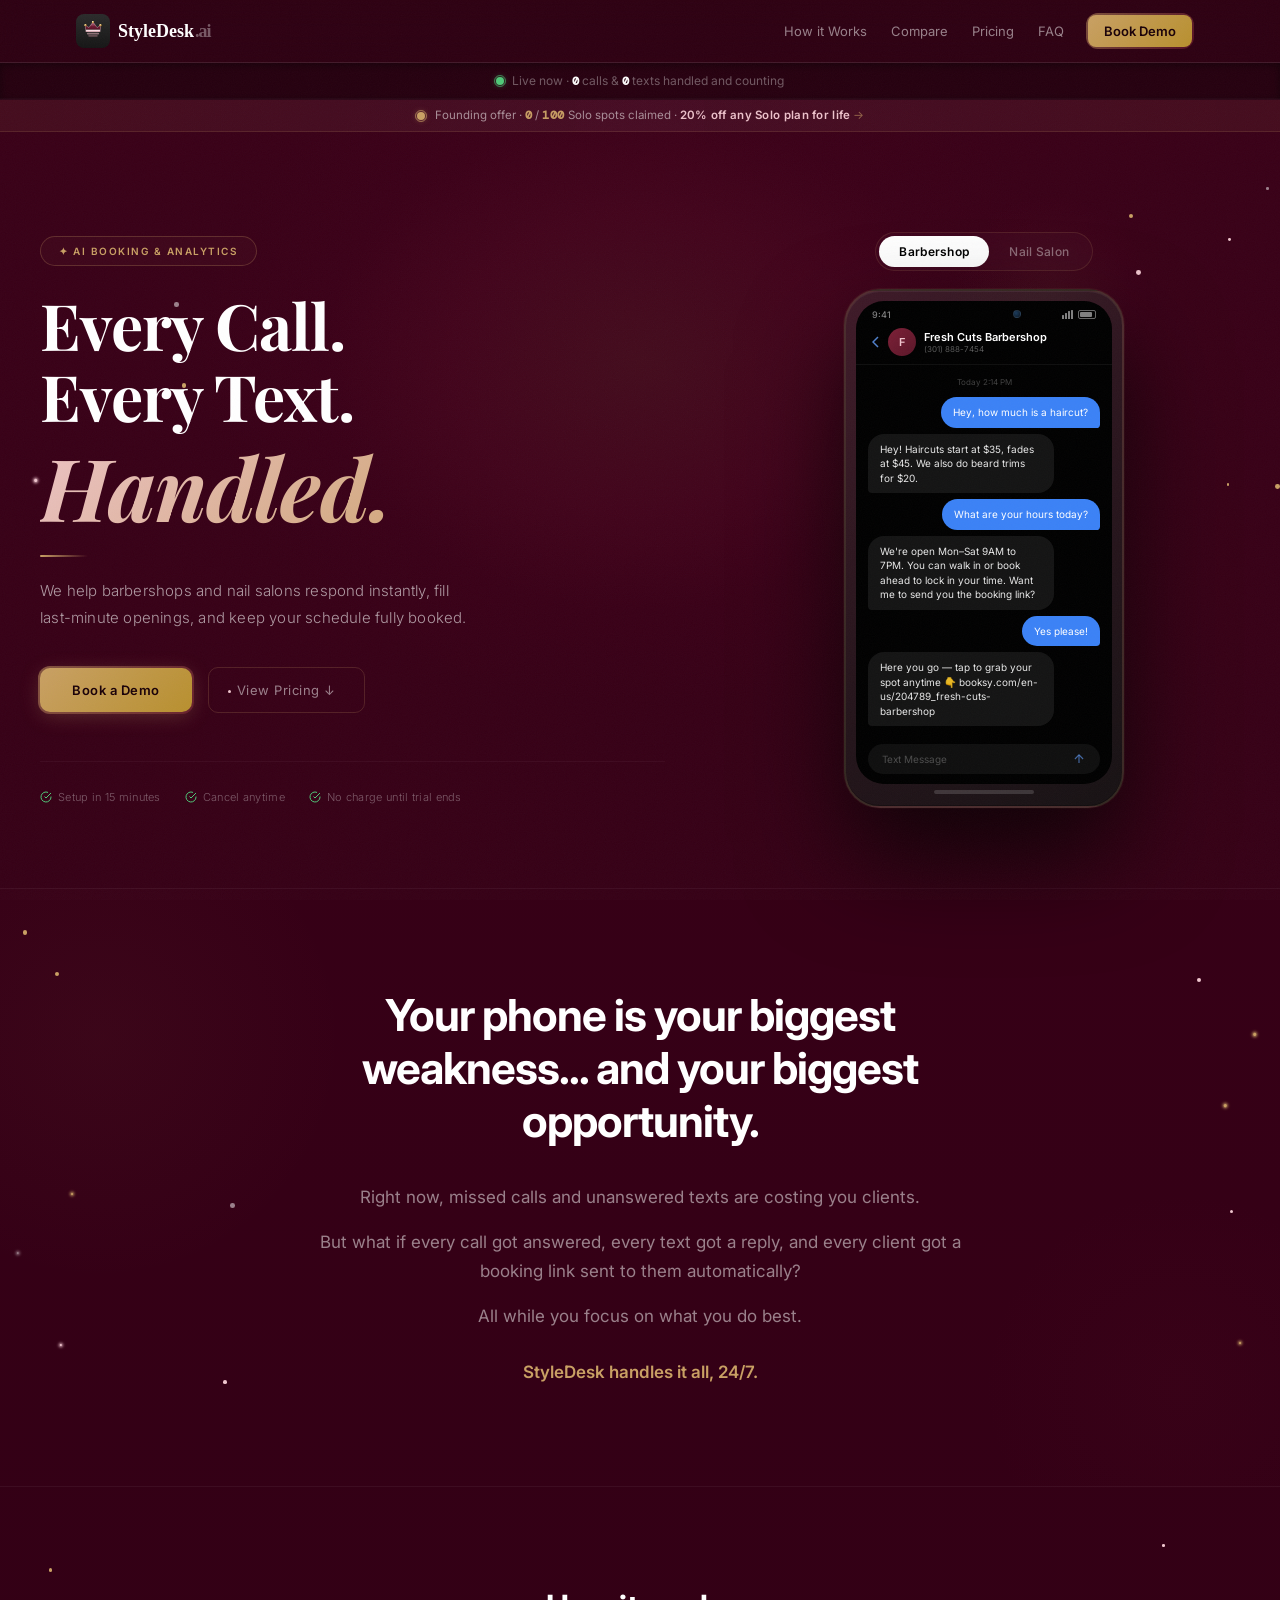
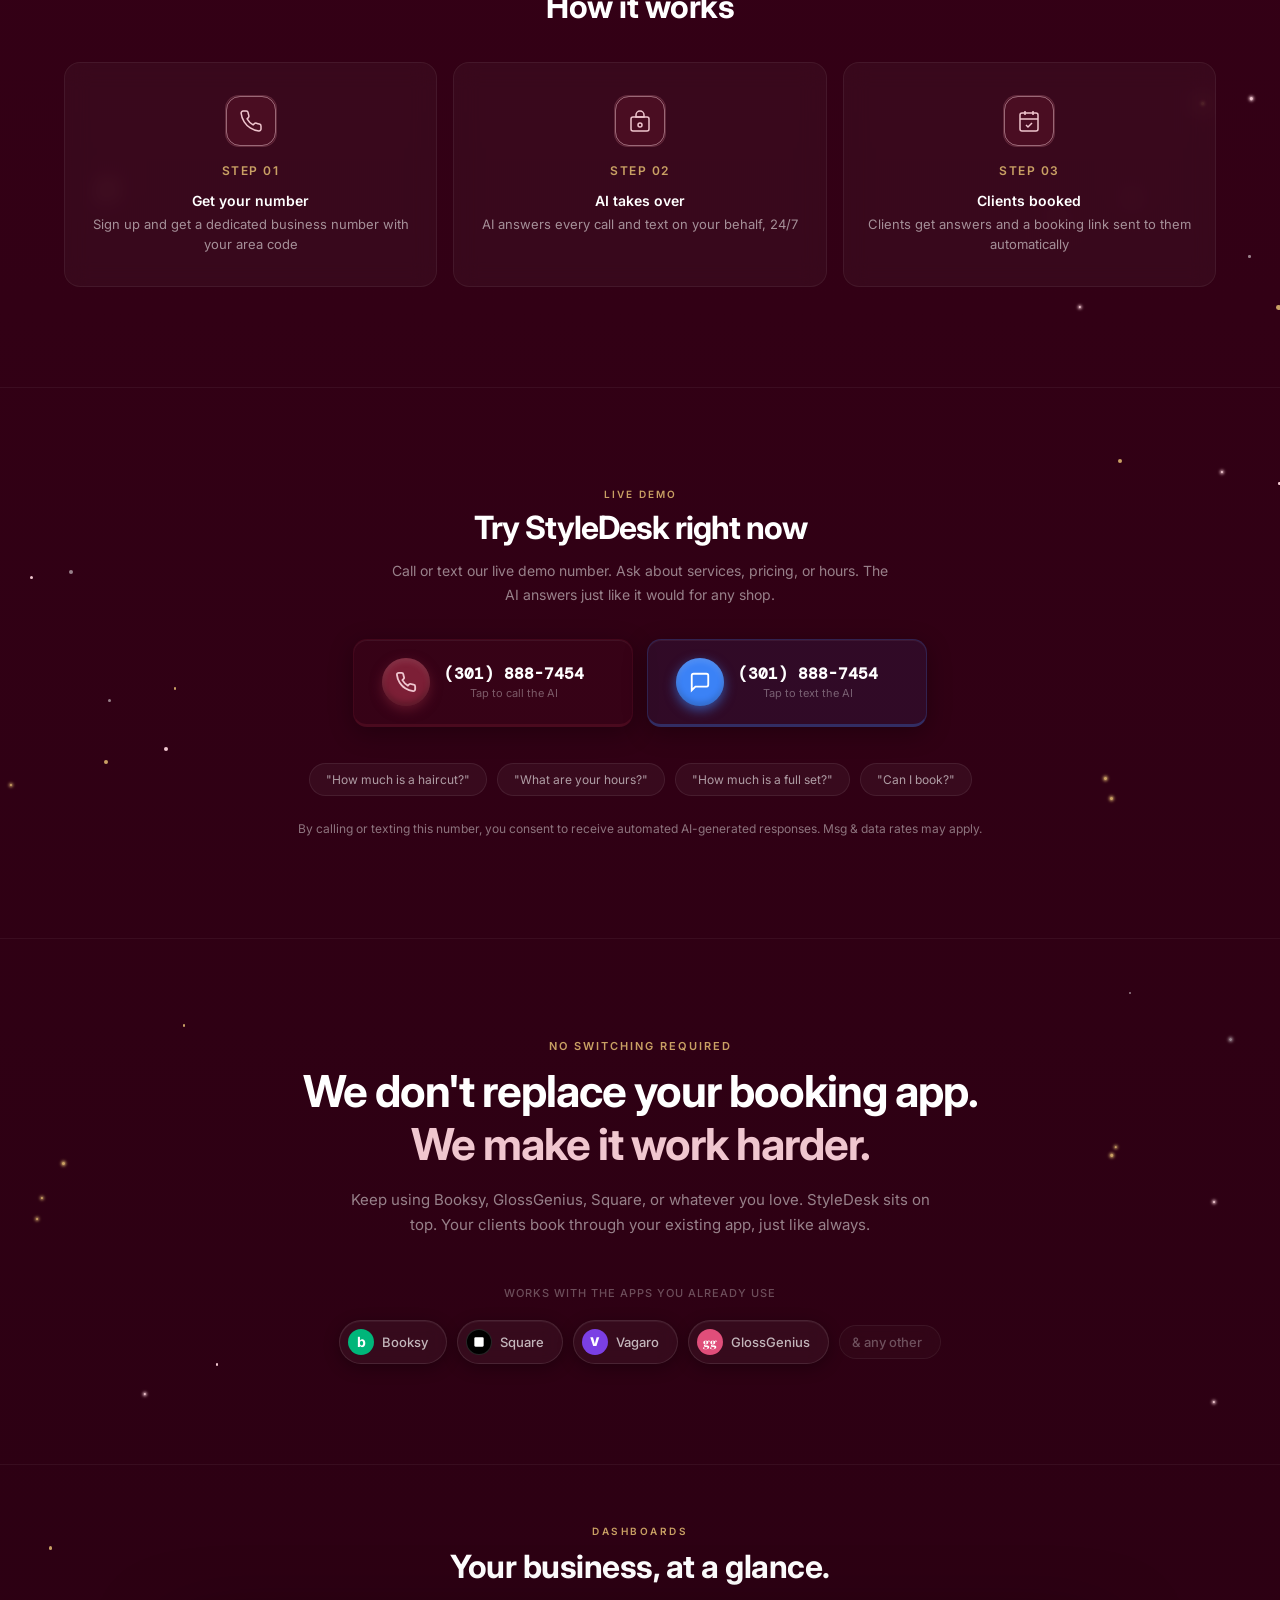
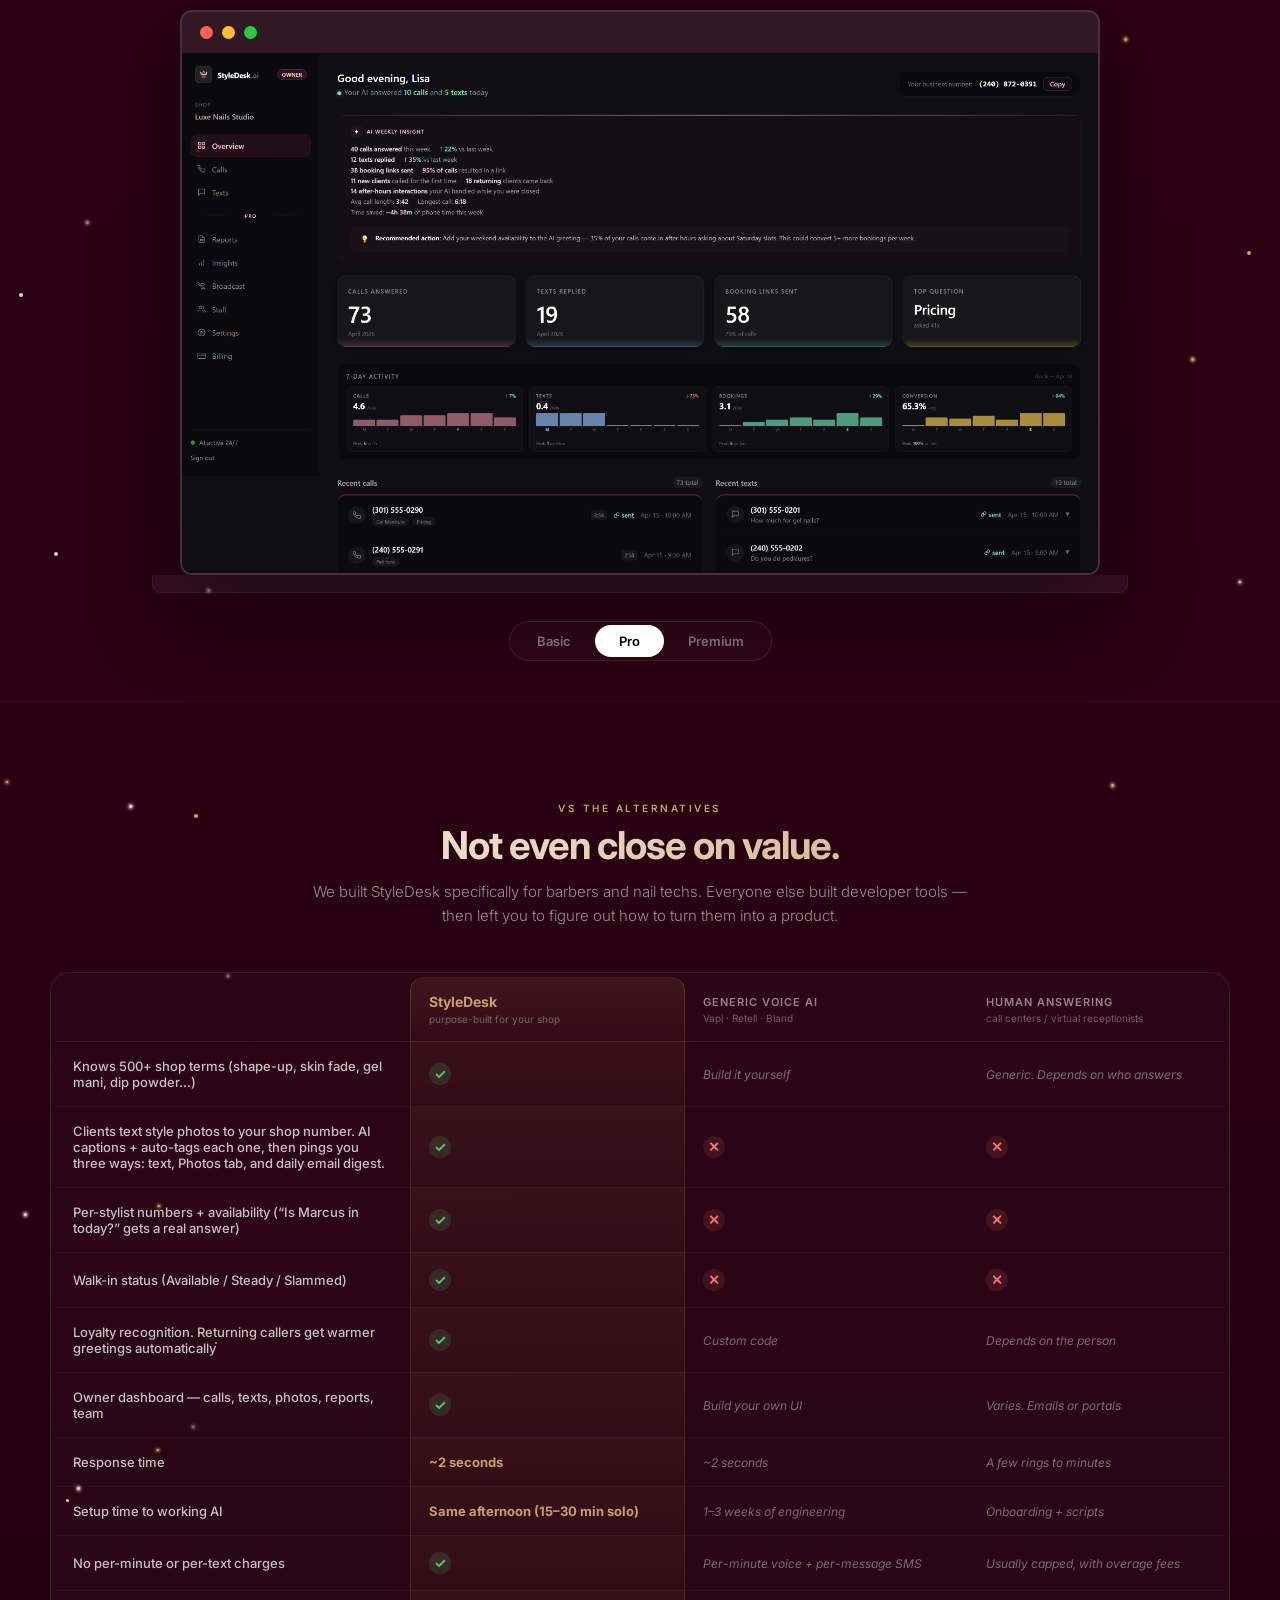
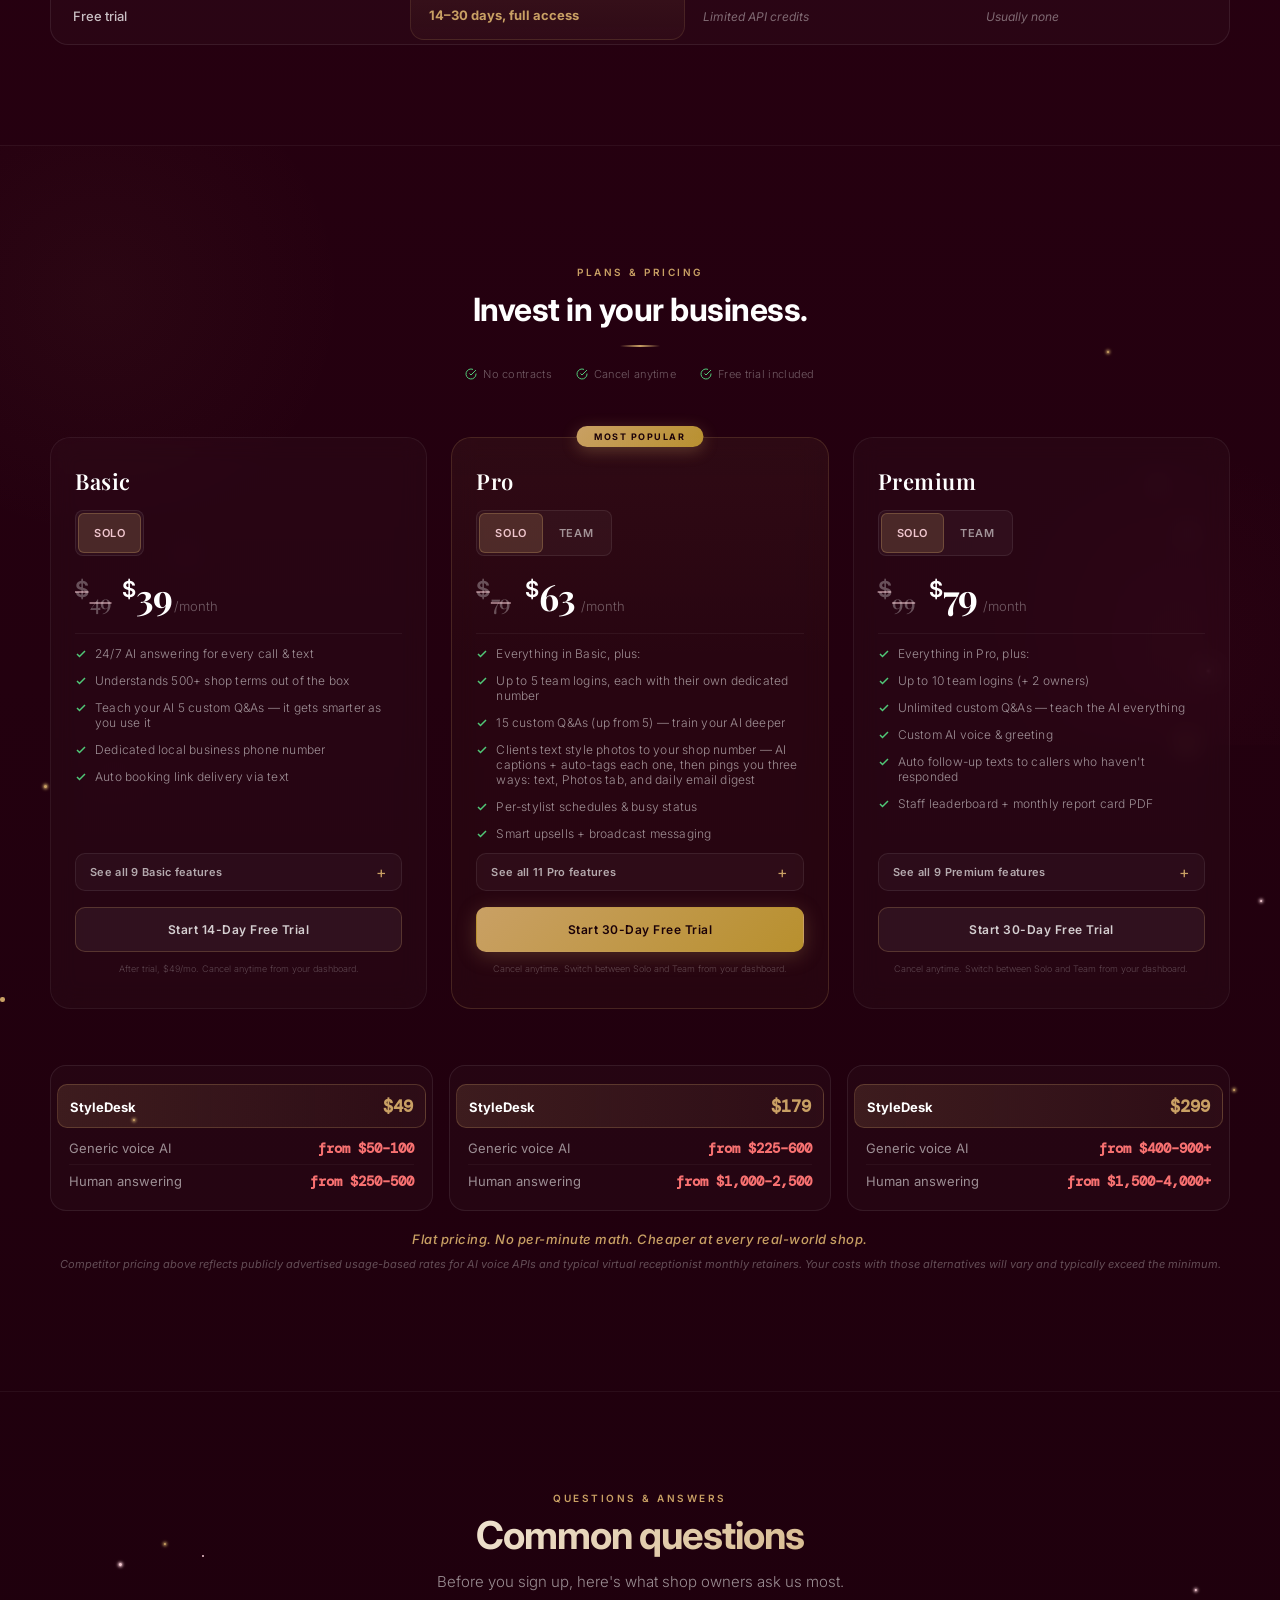
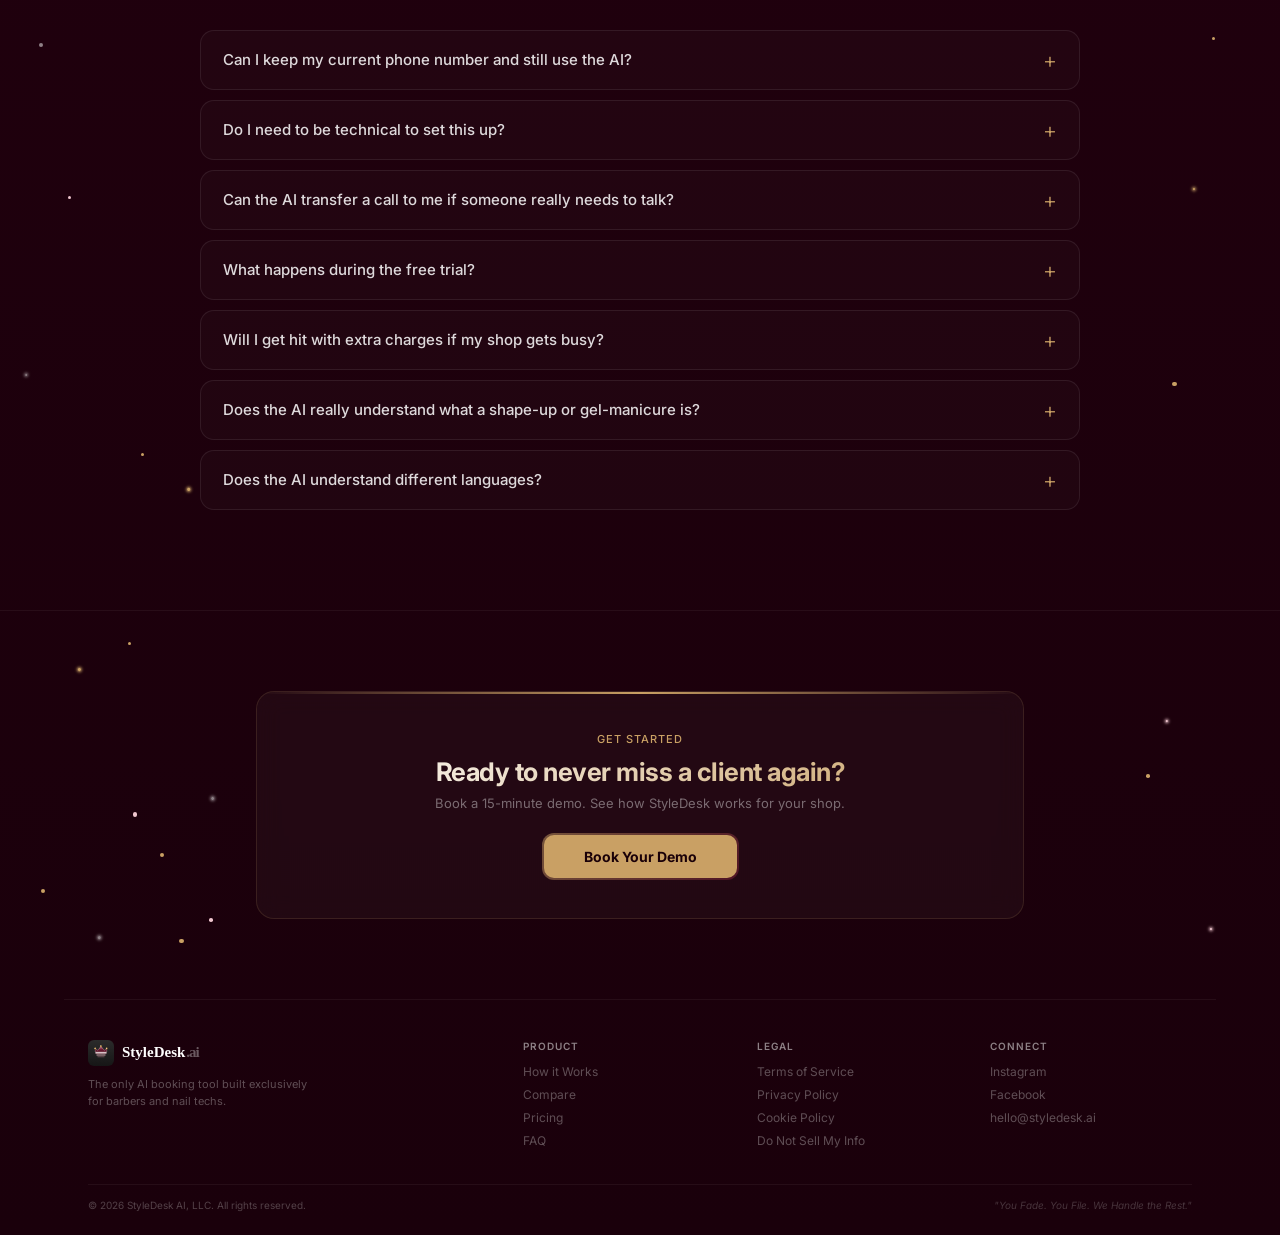
==== index.html @ ce91acda "ui: pricing cards — drop "20% OFF" chips from plan headers Chips were redundant with the strikethrou" ====
<!DOCTYPE html>
<html lang="en">
<head>
  <meta charset="UTF-8"/>
  <meta name="viewport" content="width=device-width, initial-scale=1.0"/>
  <!-- Mobile browser chrome tint. theme-color recolors the address
       bar backdrop in iOS Safari, Chrome (iOS + Android), Samsung
       Internet, etc. The color-scheme hint tells the engine to use
       dark-mode scrollbars + form controls. apple-mobile-web-app
       tags cover legacy iOS PWA paths. -->
  <meta name="theme-color" content="#1a000b"/>
  <meta name="color-scheme" content="dark"/>
  <meta name="msapplication-navbutton-color" content="#1a000b"/>
  <meta name="apple-mobile-web-app-status-bar-style" content="black-translucent"/>
  <meta name="apple-mobile-web-app-capable" content="yes"/>
  <title>StyleDesk.ai — AI Receptionist for Barbers & Nail Techs</title>
  <link rel="icon" type="image/svg+xml" href="/styledesk-logo.svg"/>
  <link rel="icon" type="image/png" sizes="32x32" href="/styledesk-logo.png"/>
  <link rel="apple-touch-icon" href="/styledesk-logo.png"/>
  <link rel="preconnect" href="https://fonts.googleapis.com"/>
  <link rel="preconnect" href="https://fonts.gstatic.com" crossorigin/>
  <link href="https://fonts.googleapis.com/css2?family=Inter:wght@300;400;500;600;700;800;900&family=DM+Mono:wght@400;500&family=Playfair+Display:ital,wght@0,400;0,500;0,600;0,700;0,800;1,400;1,500;1,600&display=swap" rel="stylesheet"/>
  <style>
    *, *::before, *::after { box-sizing: border-box; margin: 0; padding: 0; }
    html { overflow-x: hidden; }
    @media (max-width: 768px) {
      #pricing.pricing-section { padding-top: 40px !important; }
    }
    .skip-nav { position: absolute; top: -100px; left: 0; background: #c9a064; color: #1a0008; padding: 10px 20px; font-size: 13px; font-weight: 600; z-index: 100; text-decoration: none; border-radius: 0 0 8px 0; }
    .skip-nav:focus { top: 0; }
    *:focus-visible { outline: 2px solid #c9a064; outline-offset: 2px; }
    body { font-family: 'Inter', sans-serif; background: linear-gradient(to bottom, #3a0018, #2a0012, #1a000b); min-height: 100vh; color: #fff; overflow-x: hidden; width: 100%; position: relative; }
    html { background: #1a000b; } /* safety net so anything behind <body> is burgundy, not white */
    body::before { content: ''; position: fixed; inset: 0; opacity: 0.03; z-index: 100; pointer-events: none; background-image: url("data:image/svg+xml,%3Csvg viewBox='0 0 256 256' xmlns='http://www.w3.org/2000/svg'%3E%3Cfilter id='n'%3E%3CfeTurbulence type='fractalNoise' baseFrequency='0.9' numOctaves='4' stitchTiles='stitch'/%3E%3C/filter%3E%3Crect width='100%25' height='100%25' filter='url(%23n)'/%3E%3C/svg%3E"); background-repeat: repeat; background-size: 256px 256px; }
    .ambient-glow { position: absolute; width: 100%; pointer-events: none; z-index: 0; overflow: hidden; height: 600px; }
    .ambient-glow::before { content: ''; position: absolute; width: 500px; height: 500px; border-radius: 50%; background: radial-gradient(circle, rgba(201,160,100,0.04) 0%, transparent 70%); }
    .ambient-glow::after { content: ''; position: absolute; width: 400px; height: 400px; border-radius: 50%; background: radial-gradient(circle, rgba(124,31,54,0.06) 0%, transparent 70%); }
    .ambient-glow.glow-left::before { top: -100px; left: -150px; }
    .ambient-glow.glow-left::after { bottom: -100px; right: -100px; }
    .ambient-glow.glow-right::before { top: -100px; right: -150px; }
    .ambient-glow.glow-right::after { bottom: -100px; left: -100px; }

    /* SCROLL ANIMATIONS */
    .reveal { opacity: 0; transform: translateY(30px); transition: opacity 0.7s ease, transform 0.7s ease; }
    .reveal.visible { opacity: 1; transform: translateY(0); }
    .reveal-delay-1 { transition-delay: 0.1s; }
    .reveal-delay-2 { transition-delay: 0.2s; }
    .reveal-delay-3 { transition-delay: 0.3s; }
    .reveal-delay-4 { transition-delay: 0.35s; }

    /* NAV */
    header { position: sticky; top: 0; z-index: 50; width: 100%; border-bottom: 1px solid rgba(255,255,255,0.1); background: rgba(0,0,0,0.2); backdrop-filter: blur(12px); }
    .header-inner { max-width: 1152px; margin: 0 auto; padding: 14px 24px 14px 12px; display: flex; align-items: center; justify-content: space-between; }
    .logo { font-family: Georgia, serif; font-size: 18px; font-weight: 700; color: #fff; text-decoration: none; display: flex; align-items: center; gap: 3px; }
    .logo span { color: rgba(255,255,255,0.35); letter-spacing: -1px; margin-left: -2px; }
    .header-btn { background: linear-gradient(135deg, #c9a064, #b8902e); color: #1a0008; padding: 8px 16px; border-radius: 8px; font-size: 13px; font-weight: 600; text-decoration: none; transition: all 0.3s; }
    .header-btn:hover { background: linear-gradient(135deg, #d4ad74, #c9a064); }
    .header-tagline { font-size: 12px; color: rgba(255,255,255,0.4); font-style: italic; letter-spacing: 0.3px; }
    .header-nav { display: flex; align-items: center; gap: 24px; }
    .header-nav a { font-size: 13px; color: rgba(255,255,255,0.5); text-decoration: none; transition: color 0.2s; }
    .header-nav a:hover { color: #fff; }
    .header-nav .header-btn { background: linear-gradient(135deg, #c9a064, #b8902e); color: #1a0008; padding: 8px 16px; border-radius: 8px; font-weight: 600; position: relative; z-index: 1; }
    .header-nav .header-btn:hover { background: linear-gradient(135deg, #d4ad74, #c9a064); color: #1a0008; }

    /* EXCLUSIVE BAR */
    .exclusive-bar { width: 100%; border-bottom: 1px solid rgba(255,255,255,0.03); background: rgba(0,0,0,0.35); box-shadow: inset 0 2px 8px rgba(0,0,0,0.4), inset 0 -1px 0 rgba(255,255,255,0.03); padding: 10px 0; text-align: center; font-size: 12px; font-weight: 400; color: rgba(255,255,255,0.35); display: flex; justify-content: center; align-items: center; gap: 6px; }
    .exclusive-bar strong { color: #fff; font-family: 'DM Mono', monospace; font-weight: 600; }
    .beacon { position: relative; width: 8px; height: 8px; flex-shrink: 0; margin-right: 2px; }
    .beacon-core { width: 8px; height: 8px; background: #50c878; border-radius: 50%; position: relative; z-index: 1; box-shadow: 0 0 6px rgba(80,200,120,0.5); }
    .beacon-ring { position: absolute; inset: -2px; border: 1px solid rgba(80,200,120,0.35); border-radius: 50%; animation: beaconRing 2.2s ease-out infinite; }
    .beacon-ring:nth-child(2) { animation-delay: 0.75s; }
    @keyframes beaconRing { 0%{transform:scale(1);opacity:0.6} 100%{transform:scale(2.8);opacity:0} }
    .stats-divider { width: 1px; height: 14px; background: rgba(255,255,255,0.08); }
    .exclusive-dot { display: inline-block; width: 3px; height: 3px; background: #c9a064; border-radius: 50%; margin: 0 10px; vertical-align: middle; position: relative; top: -1px; }

    /* PROMO BAR — Basic 20% off first 100 */
    .promo-bar { width: 100%; background: linear-gradient(90deg, rgba(201,160,100,0.08), rgba(240,198,207,0.06), rgba(201,160,100,0.08)); border-bottom: 1px solid rgba(201,160,100,0.15); padding: 8px 0; text-align: center; font-size: 11.5px; font-weight: 400; color: rgba(255,255,255,0.55); display: flex; justify-content: center; align-items: center; gap: 8px; text-decoration: none; transition: background 0.2s; }
    .promo-bar:hover { background: linear-gradient(90deg, rgba(201,160,100,0.14), rgba(240,198,207,0.1), rgba(201,160,100,0.14)); }
    .promo-bar strong { color: #c9a064; font-family: 'DM Mono', monospace; font-weight: 700; letter-spacing: 0.5px; }
    .promo-bar .promo-accent { color: #f0c6cf; font-weight: 600; letter-spacing: 0.3px; }
    .promo-bar .promo-arrow { color: rgba(201,160,100,0.6); margin-left: 2px; transition: transform 0.2s; display: inline-block; }
    .promo-bar:hover .promo-arrow { transform: translateX(2px); color: #c9a064; }
    .promo-beacon-core { background: #c9a064 !important; box-shadow: 0 0 6px rgba(201,160,100,0.5) !important; }
    .promo-beacon-ring { border-color: rgba(201,160,100,0.4) !important; }

    /* MOBILE STICKY PROMO */
    .promo-sticky { display: none; }
    @media (max-width: 768px) {
      .promo-bar { display: none; }
      .promo-sticky { display: flex; position: fixed; left: 12px; right: 12px; bottom: 12px; z-index: 100; background: linear-gradient(135deg, rgba(30,14,24,0.96), rgba(42,20,32,0.96)); backdrop-filter: blur(12px); -webkit-backdrop-filter: blur(12px); border: 1px solid rgba(201,160,100,0.25); border-radius: 14px; padding: 11px 14px; box-shadow: 0 8px 24px rgba(0,0,0,0.5), 0 0 0 1px rgba(0,0,0,0.2); align-items: center; gap: 10px; text-decoration: none; font-size: 12px; color: rgba(255,255,255,0.85); font-weight: 400; animation: promoSlideUp 0.5s ease-out; }
      .promo-sticky strong { color: #c9a064; font-family: 'DM Mono', monospace; font-weight: 700; }
      .promo-sticky .promo-accent { color: #f0c6cf; font-weight: 600; }
      .promo-sticky-content { flex: 1; line-height: 1.4; }
      .promo-sticky-content .promo-title { display: block; font-weight: 600; color: #fff; font-size: 12.5px; margin-bottom: 2px; }
      .promo-sticky-content .promo-sub { display: block; color: rgba(255,255,255,0.55); font-size: 11px; }
      .promo-sticky-dismiss { background: rgba(255,255,255,0.08); border: none; color: rgba(255,255,255,0.6); width: 24px; height: 24px; border-radius: 50%; cursor: pointer; display: flex; align-items: center; justify-content: center; font-size: 14px; flex-shrink: 0; padding: 0; transition: background 0.15s; }
      .promo-sticky-dismiss:hover { background: rgba(255,255,255,0.15); color: #fff; }
      @keyframes promoSlideUp { from { transform: translateY(100%); opacity: 0 } to { transform: translateY(0); opacity: 1 } }
    }

    /* FLOATING PARTICLES */
    @keyframes pFloat1 { 0%,100%{transform:translateY(0) translateX(0) scale(1)} 50%{transform:translateY(-25px) translateX(8px) scale(1.2)} }
    @keyframes pFloat2 { 0%,100%{transform:translateY(0) translateX(0) scale(1)} 50%{transform:translateY(-18px) translateX(-6px) scale(0.85)} }
    @keyframes pFloat3 { 0%,100%{transform:translateY(0) translateX(0)} 50%{transform:translateY(-30px) translateX(12px)} }
    @keyframes pFade { 0%,100%{opacity:0.12} 50%{opacity:0.3} }
    @keyframes glitter { 0%{opacity:0.05;transform:scale(0.8)} 18%{opacity:0.65;transform:scale(1.2)} 25%{opacity:0.08;transform:scale(0.9)} 50%{opacity:0.55;transform:scale(1.15)} 58%{opacity:0.05;transform:scale(0.85)} 85%{opacity:0.6;transform:scale(1.2)} 92%{opacity:0.06;transform:scale(0.88)} 100%{opacity:0.05;transform:scale(0.8)} }
    .section-particles { position: absolute; inset: 0; overflow: hidden; pointer-events: none; z-index: 0; }
    .section-particles .p { position: absolute; border-radius: 50%; animation-timing-function: ease-in-out; animation-iteration-count: infinite; }
    .section-particles .p.glitter { border-radius: 2px; transform: rotate(45deg); box-shadow: 0 0 3px 1px currentColor; }
    .has-particles { position: relative; }

    /* HERO */
    .hero { padding: 100px 24px 80px; position: relative; }
    .hero-inner { max-width: 1200px; margin: 0 auto; }
    .hero::before { content: ''; position: absolute; top: -120px; left: 50%; transform: translateX(-50%); width: 900px; height: 700px; background: radial-gradient(ellipse, rgba(201,160,100,0.08) 0%, rgba(124,31,54,0.15) 30%, rgba(124,31,54,0.03) 50%, transparent 70%); pointer-events: none; z-index: 0; }
    .hero::after { content: ''; position: absolute; top: 60px; right: 10%; width: 200px; height: 200px; background: radial-gradient(circle, rgba(201,160,100,0.06) 0%, transparent 70%); pointer-events: none; z-index: 0; }
    .hero-grid { display: grid; grid-template-columns: 1.1fr 0.9fr; align-items: center; gap: 64px; position: relative; z-index: 1; }
    .ai-badge { display: inline-flex; align-items: center; gap: 8px; border: 1px solid rgba(201,160,100,0.25); background: rgba(201,160,100,0.04); padding: 8px 18px; border-radius: 100px; font-size: 10px; margin-bottom: 24px; color: #c9a064; font-weight: 600; letter-spacing: 1.5px; text-transform: uppercase; transition: all 0.4s ease; }
    .ai-badge:hover { background: rgba(201,160,100,0.08); border-color: rgba(201,160,100,0.4); }
    .ai-badge::before { display: none; }
    .toggle-wrap { display: inline-flex; border: 1px solid rgba(201,160,100,0.15); background: rgba(255,255,255,0.02); border-radius: 100px; padding: 3px; margin-bottom: 20px; backdrop-filter: blur(10px); }
    .toggle-mobile { display: none; }
    .toggle-desktop { display: flex; justify-content: center; margin-bottom: 18px; }
    .toggle-btn { border: none; background: transparent; color: rgba(255,255,255,0.4); padding: 8px 20px; border-radius: 100px; font-size: 12px; cursor: pointer; font-family: 'Inter', sans-serif; font-weight: 500; transition: all 0.3s ease; letter-spacing: 0.3px; }
    .toggle-btn:hover { color: rgba(255,255,255,0.7); }
    .toggle-btn.active { background: #fff; color: #000; font-weight: 600; }
    .hero h1 { font-family: 'Playfair Display', serif; font-size: clamp(44px, 5vw, 64px); font-weight: 700; line-height: 1.1; letter-spacing: -1px; margin-bottom: 24px; }
    .hero h1 .line-top { display: block; font-family: 'Inter', sans-serif; font-size: 0.28em; font-weight: 400; letter-spacing: 4px; text-transform: uppercase; color: rgba(255,255,255,0.45); margin-bottom: 8px; }
    .hero h1 .pink { color: transparent; display: block; font-size: 1.35em; line-height: 1; margin-top: -0.85em; background: linear-gradient(135deg, #f0c6cf 0%, #c9a064 50%, #f0c6cf 100%); background-size: 200% auto; -webkit-background-clip: text; background-clip: text; animation: heroTextShimmer 4s ease infinite; font-style: italic; }
    @keyframes heroTextShimmer { 0%{background-position:0% center} 50%{background-position:200% center} 100%{background-position:0% center} }
    .hero-h1-mobile { display: none; }
    .hero-mobile-tagline { display: none; }
    .hero-sub-mobile { display: none; }
    .hero-accent-line { width: 48px; height: 2px; background: linear-gradient(90deg, #c9a064, transparent); margin-bottom: 20px; border-radius: 1px; }
    .hero-accent-mobile { display: none; }
    .hero-sub { font-size: 15px; line-height: 1.8; color: rgba(255,255,255,0.6); margin-bottom: 36px; font-weight: 300; max-width: 440px; letter-spacing: 0.2px; }
    .hero-btns { display: flex; gap: 16px; flex-wrap: wrap; align-items: center; }
    .btn-white { background: linear-gradient(135deg, #c9a064, #b8902e); color: #1a0008; padding: 14px 32px; border-radius: 10px; font-weight: 600; font-size: 13px; text-decoration: none; font-family: 'Inter', sans-serif; transition: all 0.4s cubic-bezier(0.25, 0.46, 0.45, 0.94); letter-spacing: 0.5px; box-shadow: 0 4px 20px rgba(201,160,100,0.25); }
    .btn-white:hover { transform: translateY(-2px); box-shadow: 0 8px 30px rgba(201,160,100,0.4); background: linear-gradient(135deg, #d4ad74, #c9a064); }
    .btn-glow { position: relative; display: inline-flex; border-radius: 12px; }
    .btn-glow::before { content: ''; position: absolute; top: -2px; left: -2px; right: -2px; bottom: -2px; border-radius: 12px; background: linear-gradient(135deg, #c9a064, #7c1f36, #c9a064); background-size: 200% 200%; animation: shimmer 3s linear infinite; opacity: 0.5; z-index: 0; transition: opacity 0.4s; }
    .btn-glow:hover::before { opacity: 0.8; }
    .btn-glow .btn-white, .btn-glow .header-btn, .btn-glow .demo-btn { position: relative; z-index: 1; }
    @keyframes shimmer { 0%{background-position:-200% 0} 100%{background-position:200% 0} }
    .btn-outline { background: transparent; color: rgba(255,255,255,0.5); padding: 14px 28px; border-radius: 10px; font-weight: 400; font-size: 13px; text-decoration: none; border: 1px solid rgba(201,160,100,0.2); font-family: 'Inter', sans-serif; transition: all 0.4s cubic-bezier(0.25, 0.46, 0.45, 0.94); letter-spacing: 0.5px; position: relative; overflow: hidden; }
    .btn-outline::before { content: ''; position: absolute; top: 0; left: -100%; width: 100%; height: 100%; background: linear-gradient(90deg, transparent, rgba(201,160,100,0.08), transparent); transition: left 0.5s ease; }
    .btn-outline:hover { border-color: rgba(201,160,100,0.4); color: #c9a064; }
    .btn-outline:hover::before { left: 100%; }
    .trust-badges { display: flex; gap: 24px; margin-top: 48px; flex-wrap: wrap; padding-top: 28px; border-top: 1px solid rgba(255,255,255,0.04); }
    .trust-badge { display: flex; align-items: center; gap: 6px; font-size: 11px; color: rgba(255,255,255,0.35); font-weight: 300; letter-spacing: 0.3px; transition: color 0.3s; }
    .trust-badge:hover { color: rgba(255,255,255,0.6); }

    /* PHONE FRAME SMS PREVIEW */
    .phone-frame { width: 280px; margin: 0 auto; position: relative; }
    .phone-frame::before { content: ''; position: absolute; top: -30px; left: -30px; right: -30px; bottom: -30px; background: radial-gradient(ellipse at center, rgba(201,160,100,0.08) 0%, transparent 70%); pointer-events: none; z-index: -1; }
    .phone-outer { border-radius: 36px; border: 2px solid rgba(201,160,100,0.15); background: linear-gradient(145deg, rgba(60,60,60,0.4), rgba(20,20,20,0.9)); padding: 10px; position: relative; box-shadow: 0 50px 100px rgba(0,0,0,0.7), 0 0 0 1px rgba(201,160,100,0.08), inset 0 1px 0 rgba(255,255,255,0.06), inset 0 -1px 0 rgba(0,0,0,0.3); transition: transform 0.6s cubic-bezier(0.25, 0.46, 0.45, 0.94), box-shadow 0.6s ease; }
    .phone-outer:hover { transform: translateY(-4px) rotateX(1deg); box-shadow: 0 60px 120px rgba(0,0,0,0.8), 0 0 0 1px rgba(201,160,100,0.12), 0 0 60px rgba(201,160,100,0.06), inset 0 1px 0 rgba(255,255,255,0.06); }
    .phone-island { position: absolute; top: 12px; left: 50%; transform: translateX(-50%); width: 90px; height: 22px; background: #000; border-radius: 14px; z-index: 2; display: flex; align-items: center; justify-content: flex-end; padding-right: 8px; }
    .phone-camera { width: 8px; height: 8px; border-radius: 50%; background: radial-gradient(circle at 35% 35%, #1a3a5c, #0a1520); border: 1px solid rgba(255,255,255,0.08); }
    .phone-screen { border-radius: 28px; background: #000; padding: 0; min-height: 340px; overflow: hidden; }
    .phone-statusbar { padding: 8px 16px 4px; display: flex; justify-content: space-between; align-items: center; }
    .phone-statusbar-time { font-size: 9px; color: rgba(255,255,255,0.5); font-weight: 500; }
    .phone-contact { padding: 4px 16px 8px; display: flex; align-items: center; gap: 8px; border-bottom: 0.5px solid rgba(255,255,255,0.06); }
    .phone-avatar { width: 28px; height: 28px; border-radius: 50%; background: linear-gradient(135deg, #7c1f36, #5a1628); display: flex; align-items: center; justify-content: center; font-size: 11px; font-weight: 600; color: #f0c6cf; }
    .phone-contact-name { font-size: 11px; font-weight: 600; color: #fff; }
    .phone-toggle { display: none; }
    .phone-toggle-btn { border: none; background: transparent; color: rgba(255,255,255,0.4); padding: 4px 10px; border-radius: 100px; font-size: 8px; cursor: pointer; font-family: 'Inter', sans-serif; font-weight: 500; transition: all 0.2s; }
    .phone-toggle-btn.active { background: #fff; color: #000; font-weight: 600; }
    .phone-contact-num { font-size: 8px; color: rgba(255,255,255,0.35); }
    .chat-messages { display: flex; flex-direction: column; gap: 6px; padding: 12px 12px; }
    .chat-timestamp { text-align: center; margin-bottom: 4px; font-size: 8px; color: rgba(255,255,255,0.25); }
    .msg-bubble { max-width: 80%; border-radius: 16px; padding: 8px 12px; font-size: 10px; line-height: 1.45; opacity: 0; animation: fadeInUp 0.4s ease forwards; }
    .msg-right { margin-left: auto; background: #3b82f6; color: #fff; border-bottom-right-radius: 4px; }
    .msg-left { background: rgba(255,255,255,0.08); color: rgba(255,255,255,0.9); border-bottom-left-radius: 4px; }
    .msg-bubble:nth-child(2){animation-delay:.3s} .msg-bubble:nth-child(3){animation-delay:.8s}
    .msg-bubble:nth-child(4){animation-delay:1.3s} .msg-bubble:nth-child(5){animation-delay:1.8s}
    .msg-bubble:nth-child(6){animation-delay:2.3s} .msg-bubble:nth-child(7){animation-delay:2.8s}
    @keyframes fadeInUp { from{opacity:0;transform:translateY(8px)} to{opacity:1;transform:translateY(0)} }
    .phone-input { padding: 6px 12px 10px; }
    .phone-input-bar { background: rgba(255,255,255,0.06); border-radius: 20px; padding: 8px 14px; display: flex; align-items: center; justify-content: space-between; }
    .phone-input-text { font-size: 10px; color: rgba(255,255,255,0.25); }
    .phone-bar { width: 100px; height: 4px; background: rgba(255,255,255,0.15); border-radius: 100px; margin: 6px auto 2px; }

    /* GLASS CARD MIXIN */
    .glass { background: rgba(255,255,255,0.03); backdrop-filter: blur(12px); -webkit-backdrop-filter: blur(12px); border: 0.5px solid rgba(255,255,255,0.06); }

    /* CALL DEMO */
    .call-section { padding: 100px 24px; border-top: 0.5px solid rgba(255,255,255,0.05); position: relative; }
    .call-inner { max-width: 700px; margin: 0 auto; text-align: center; position: relative; z-index: 1; }
    .call-label { font-size: 10px; font-weight: 600; letter-spacing: 2px; text-transform: uppercase; color: #c9a064; margin-bottom: 10px; }
    .call-title { font-size: clamp(24px, 3vw, 32px); font-weight: 700; letter-spacing: -1px; line-height: 1.1; margin-bottom: 14px; }
    .call-desc { font-size: 14px; color: rgba(255,255,255,0.5); line-height: 1.7; margin-bottom: 32px; font-weight: 400; max-width: 500px; margin-left: auto; margin-right: auto; }
    .call-btn { display: inline-flex; align-items: center; gap: 16px; background: rgba(255,255,255,0.04); border: 0.5px solid rgba(201,160,100,0.2); border-radius: 18px; padding: 20px 32px; text-decoration: none; color: #fff; transition: all 0.3s; box-shadow: 0 0 60px rgba(124,31,54,0.2), 0 0 120px rgba(124,31,54,0.08); margin-bottom: 36px; }
    .call-btn:hover { background: rgba(255,255,255,0.08); border-color: rgba(201,160,100,0.35); box-shadow: 0 0 80px rgba(124,31,54,0.3), 0 0 140px rgba(124,31,54,0.1); }
    .demo-cta-card { display: flex; align-items: center; gap: 14px; border-radius: 14px; padding: 18px 28px; cursor: pointer; box-shadow: 0 6px 24px rgba(0,0,0,0.3), inset 0 1px 0 rgba(255,255,255,0.06); transition: all 0.1s ease; transform: translateY(0); text-decoration: none; color: #fff; flex: 1; max-width: 280px; }
    .demo-cta-card:active { transform: translateY(3px); box-shadow: 0 2px 8px rgba(0,0,0,0.3), inset 0 1px 0 rgba(255,255,255,0.04); border-bottom-width: 1px !important; }
    .demo-cta-card.cta-maroon { background: rgba(124,31,54,0.08); border: 1px solid rgba(124,31,54,0.2); border-bottom: 3px solid rgba(124,31,54,0.3); }
    .demo-cta-card.cta-blue { background: rgba(59,130,246,0.08); border: 1px solid rgba(59,130,246,0.2); border-bottom: 3px solid rgba(59,130,246,0.3); }
    .cta-icon { width: 48px; height: 48px; border-radius: 50%; display: flex; align-items: center; justify-content: center; flex-shrink: 0; transition: all 0.1s ease; }
    .demo-cta-card:active .cta-icon { transform: scale(0.95); }
    .cta-icon.icon-maroon { background: #7c1f36; box-shadow: 0 4px 12px rgba(124,31,54,0.6), inset 0 -3px 6px rgba(0,0,0,0.3), inset 0 3px 6px rgba(240,198,207,0.15); }
    .cta-icon.icon-blue { background: #3b82f6; box-shadow: 0 4px 12px rgba(59,130,246,0.6), inset 0 -3px 6px rgba(0,0,0,0.2), inset 0 3px 6px rgba(255,255,255,0.15); }
    .demo-cta-card:active .cta-icon.icon-maroon { box-shadow: 0 1px 4px rgba(124,31,54,0.4), inset 0 -1px 3px rgba(0,0,0,0.3), inset 0 1px 3px rgba(240,198,207,0.1); }
    .demo-cta-card:active .cta-icon.icon-blue { box-shadow: 0 1px 4px rgba(59,130,246,0.4), inset 0 -1px 3px rgba(0,0,0,0.2), inset 0 1px 3px rgba(255,255,255,0.1); }
    .call-icon { width: 52px; height: 52px; background: #7c1f36; border-radius: 50%; display: flex; align-items: center; justify-content: center; flex-shrink: 0; box-shadow: 0 0 24px rgba(124,31,54,0.5); }
    .call-num { font-family: 'DM Mono', monospace; font-size: 22px; font-weight: 500; color: #fff; letter-spacing: -0.5px; text-align: left; }
    .call-sub { font-size: 11px; color: rgba(255,255,255,0.35); margin-top: 3px; text-align: left; }
    .try-pills { display: flex; justify-content: center; gap: 10px; flex-wrap: wrap; }
    .try-pill { background: rgba(255,255,255,0.04); border: 0.5px solid rgba(255,255,255,0.08); border-radius: 100px; padding: 8px 16px; font-size: 12px; color: rgba(255,255,255,0.6); transition: all 0.2s; }
    .try-pill:hover { background: rgba(255,255,255,0.08); color: rgba(255,255,255,0.85); }

    /* PAIN */
    .pain-section { padding: 100px 24px; border-top: 0.5px solid rgba(255,255,255,0.05); position: relative; }
    .pain-inner { max-width: 700px; margin: 0 auto; text-align: center; position: relative; z-index: 1; }
    .pain-inner h2 { font-size: clamp(28px, 4vw, 44px); font-weight: 700; line-height: 1.2; letter-spacing: -1px; margin-bottom: 36px; }
    .pain-points p { font-size: 17px; color: rgba(255,255,255,0.5); margin-bottom: 16px; line-height: 1.7; }
    .pain-cta { font-weight: 600; color: #c9a064; font-size: 17px; margin-top: 28px; line-height: 1.6; }

    /* HOW IT WORKS */
    .how-section { padding: 100px 24px; border-top: 0.5px solid rgba(255,255,255,0.05); position: relative; }
    .how-section h2 { font-size: clamp(22px, 3vw, 32px); font-weight: 700; text-align: center; letter-spacing: -0.5px; margin-bottom: 36px; position: relative; z-index: 1; }
    .steps-grid { display: grid; grid-template-columns: repeat(3, 1fr); gap: 16px; max-width: 1152px; margin: 0 auto; text-align: center; position: relative; z-index: 1; }
    .step-card { border-radius: 16px; padding: 32px 20px; transition: all 0.3s; }
    .step-card:hover { transform: translateY(-4px); }
    .step-icon { width: 52px; height: 52px; border-radius: 14px; background: rgba(124,31,54,0.25); border: 1px solid rgba(240,198,207,0.15); display: flex; align-items: center; justify-content: center; margin: 0 auto 16px; position: relative; }
    @keyframes pulseRing { 0%{transform:scale(1);opacity:0.4} 100%{transform:scale(1.5);opacity:0} }
    .step-icon .pulse-ring { position: absolute; inset: 0; border-radius: 14px; border: 1px solid rgba(240,198,207,0.2); animation: pulseRing 2.8s ease-out infinite; pointer-events: none; }
    .step-icon .pulse-ring:nth-child(2) { animation-delay: 0.9s; }
    .step-icon .pulse-ring:nth-child(3) { animation-delay: 1.8s; }
    .step-title { color: #fff; font-size: 14px; font-weight: 600; margin-bottom: 6px; }
    .step-num { font-size: 12px; font-weight: 600; color: #c9a064; letter-spacing: 1.5px; margin-bottom: 14px; text-transform: uppercase; }
    .step-card p { color: rgba(255,255,255,0.55); font-size: 13px; line-height: 1.5; font-weight: 400; }

    /* VALUE */
    .value-banner { padding: 12px 24px; max-width: 896px; margin: 0 auto; }
    .value-inner { border-radius: 14px; padding: 16px; text-align: center; }
    .value-inner p:first-child { font-size: 14px; font-weight: 600; margin-bottom: 4px; }
    .value-inner p:last-child { color: rgba(255,255,255,0.4); font-size: 12px; font-weight: 400; }

    /* DASHBOARD — STATIC DEVICE FRAME + CROSSFADE */
    .dash-carousel { padding: 60px 24px 40px; border-top: 0.5px solid rgba(255,255,255,0.05); position: relative; }
    .dash-carousel-eyebrow { font-size: 10px; font-weight: 600; letter-spacing: 2.5px; text-transform: uppercase; color: #c9a064; margin-bottom: 10px; text-align: center; position: relative; z-index: 1; }
    .dash-carousel h2 { font-size: clamp(22px, 3vw, 32px); font-weight: 700; text-align: center; letter-spacing: -0.5px; margin-bottom: 24px; position: relative; z-index: 1; }
    .swipe-hint { display: none; }
    .swipe-hint-text { text-align: center; margin-top: 14px; font-size: 10px; color: rgba(255,255,255,0.25); display: flex; align-items: center; justify-content: center; gap: 6px; }
    .dash-zoom-hint { display: none; }
    .zoom-overlay { display: none; position: fixed; inset: 0; z-index: 1000; background: radial-gradient(ellipse at center, rgba(0,0,0,0.7) 0%, rgba(0,0,0,0.95) 100%); flex-direction: column; }
    .zoom-overlay.active { display: flex; }
    .zoom-title { position: absolute; top: 16px; left: 16px; font-size: 13px; font-weight: 600; color: rgba(255,255,255,0.8); z-index: 10; }
    .zoom-close { position: absolute; top: 12px; right: 12px; width: 32px; height: 32px; border-radius: 50%; background: rgba(255,255,255,0.1); border: 1px solid rgba(255,255,255,0.15); display: flex; align-items: center; justify-content: center; cursor: pointer; color: #fff; font-size: 16px; z-index: 10; }
    .zoom-body { flex: 1; overflow: auto; -webkit-overflow-scrolling: touch; display: flex; align-items: center; justify-content: center; padding: 16px; }
    .zoom-body img { width: 100%; border-radius: 8px; touch-action: pinch-zoom pan-x pan-y; }
    .device-frame { max-width: 920px; margin: 0 auto; position: relative; z-index: 1; border-radius: 12px; overflow: hidden; border: 2.5px solid rgba(255,255,255,0.1); background: rgba(60,60,60,0.4); box-shadow: 0 30px 80px rgba(0,0,0,0.5); }
    .device-chrome { padding: 14px 18px; display: flex; align-items: center; gap: 9px; }
    .device-chrome span { width: 13px; height: 13px; border-radius: 50%; }
    .device-screen { position: relative; overflow: hidden; background: #0a0507; }
    .device-screen img { width: 100%; display: block; position: absolute; top: 0; left: 0; opacity: 0; transition: opacity 0.5s ease; }
    .device-screen img.active { opacity: 1; position: relative; }
    .device-base { height: 18px; background: rgba(255,255,255,0.05); border: 1px solid rgba(255,255,255,0.06); border-top: none; border-radius: 0 0 8px 8px; }
    .device-base-wrap { max-width: 976px; margin: 0 auto; position: relative; z-index: 1; }
    .dash-nav { display: flex; justify-content: center; margin-top: 28px; position: relative; z-index: 1; }
    .dash-track { display: inline-flex; border-radius: 100px; background: rgba(255,255,255,0.02); border: 1px solid rgba(201,160,100,0.15); padding: 3px; }
    .dash-track-btn { padding: 8px 24px; font-size: 13px; font-weight: 600; color: rgba(255,255,255,0.4); cursor: pointer; border-radius: 100px; transition: all 0.3s; border: none; background: transparent; font-family: 'Inter', sans-serif; position: relative; z-index: 1; }
    .dash-track-btn:hover { color: rgba(255,255,255,0.6); }
    .dash-track-btn.active { background: #fff; color: #000; }

    .setup-section { padding: 80px 24px; max-width: 896px; margin: 0 auto; text-align: center; border-top: 0.5px solid rgba(255,255,255,0.05); }
    .setup-section h3 { font-size: clamp(18px, 2vw, 24px); font-weight: 700; margin-bottom: 12px; letter-spacing: -0.5px; }
    .setup-section p { color: rgba(255,255,255,0.5); font-size: 14px; line-height: 1.6; font-weight: 400; }

    /* FEATURES */
    .features-section { padding: 100px 24px; border-top: 0.5px solid rgba(255,255,255,0.05); position: relative; }
    .features-inner { max-width: 1152px; margin: 0 auto; }
    .features-label { font-size: 10px; font-weight: 600; letter-spacing: 2px; text-transform: uppercase; color: #c9a064; margin-bottom: 8px; text-align: center; position: relative; z-index: 1; }
    @keyframes gradShift { 0%{background-position:0% 50%} 50%{background-position:100% 50%} 100%{background-position:0% 50%} }
    .grad-text { background: linear-gradient(135deg, #fff 0%, #c9a064 33%, #f0c6cf 66%, #fff 100%); background-size: 300% 300%; -webkit-background-clip: text; background-clip: text; -webkit-text-fill-color: transparent; animation: gradShift 6s ease infinite; }
    .features-title { font-size: clamp(26px, 3vw, 40px); font-weight: 700; letter-spacing: -1px; margin-bottom: 40px; text-align: center; position: relative; z-index: 1; background: linear-gradient(135deg, #fff 0%, #c9a064 33%, #f0c6cf 66%, #fff 100%); background-size: 300% 300%; -webkit-background-clip: text; background-clip: text; -webkit-text-fill-color: transparent; animation: gradShift 6s ease infinite; }
    .features-grid { display: grid; grid-template-columns: repeat(4, 1fr); gap: 12px; position: relative; z-index: 1; }

    /* ══ Tier lineup — premium glass cards, one per plan tier ══ */
    .tier-lineup { display: flex; flex-direction: column; gap: 28px; position: relative; z-index: 1; margin-top: 24px; }
    .tier-band {
      border-radius: 24px;
      background: rgba(255,255,255,0.02);
      border: 1px solid rgba(255,255,255,0.06);
      backdrop-filter: blur(16px);
      -webkit-backdrop-filter: blur(16px);
      padding: 38px 40px 36px;
      position: relative;
      /* No overflow:hidden — the "Most Popular" pill sits at top:-12px and
         would get clipped. The ::after gradient has its own border-radius
         so we don't need to clip the parent. */
      transition: all 0.5s cubic-bezier(0.25, 0.46, 0.45, 0.94);
      box-shadow: 0 12px 40px rgba(0,0,0,0.3), inset 0 1px 0 rgba(255,255,255,0.04);
    }
    .tier-band::after {
      content: '';
      position: absolute;
      inset: 0;
      border-radius: 24px;
      background: linear-gradient(180deg, rgba(201,160,100,0.04) 0%, transparent 35%);
      pointer-events: none;
      opacity: 0;
      transition: opacity 0.5s;
    }
    .tier-band:hover {
      border-color: rgba(201,160,100,0.2);
      transform: translateY(-4px);
      box-shadow: 0 20px 60px rgba(0,0,0,0.4), 0 0 40px rgba(201,160,100,0.06), inset 0 1px 0 rgba(255,255,255,0.06);
    }
    .tier-band:hover::after { opacity: 1; }

    /* Pro — soft pink tint + "Most Popular" floating badge */
    .tier-band.tier-pro {
      background: linear-gradient(135deg, rgba(240,198,207,0.04), rgba(255,255,255,0.02));
      border-color: rgba(240,198,207,0.14);
    }
    .tier-band.tier-pro::before {
      content: 'Most Popular';
      position: absolute;
      top: -12px;
      left: 50%;
      transform: translateX(-50%);
      background: linear-gradient(135deg, #c9a064, #b8902e);
      color: #1a0008;
      font-size: 9px;
      font-weight: 700;
      padding: 5px 18px;
      border-radius: 100px;
      letter-spacing: 1.5px;
      text-transform: uppercase;
      box-shadow: 0 4px 16px rgba(201,160,100,0.3);
    }
    .tier-band.tier-pro:hover { border-color: rgba(240,198,207,0.25); box-shadow: 0 20px 60px rgba(0,0,0,0.4), 0 0 40px rgba(240,198,207,0.08), inset 0 1px 0 rgba(255,255,255,0.06); }

    /* Premium — gold gradient tint. No floating badge — keeps Pro as the
       single highlighted tier so the eye isn't torn between two promos. */
    .tier-band.tier-premium {
      background: linear-gradient(135deg, rgba(201,160,100,0.05), rgba(255,255,255,0.02));
      border-color: rgba(201,160,100,0.2);
    }
    .tier-band.tier-premium:hover { border-color: rgba(201,160,100,0.35); box-shadow: 0 20px 60px rgba(0,0,0,0.4), 0 0 60px rgba(201,160,100,0.12), inset 0 1px 0 rgba(255,255,255,0.06); }

    .tier-band-header {
      display: flex;
      align-items: baseline;
      justify-content: space-between;
      gap: 16px;
      margin-bottom: 24px;
      padding-bottom: 20px;
      border-bottom: 1px solid rgba(255,255,255,0.05);
      flex-wrap: wrap;
      position: relative;
    }
    .tier-band-header::after {
      content: '';
      position: absolute;
      bottom: -1px;
      left: 0;
      width: 48px;
      height: 1.5px;
      background: linear-gradient(90deg, #c9a064, transparent);
    }
    .tier-band.tier-pro .tier-band-header::after { background: linear-gradient(90deg, #f0c6cf, transparent); }

    .tier-band-name {
      font-family: 'Playfair Display', serif;
      font-size: 24px;
      font-weight: 600;
      letter-spacing: 0.3px;
      color: #fff;
      margin: 0;
      text-transform: none;
    }
    .tier-band-price {
      font-family: 'DM Mono', monospace;
      color: rgba(255,255,255,0.45);
      font-size: 11px;
      font-weight: 400;
      letter-spacing: 0.3px;
      white-space: nowrap;
    }
    .tier-band-price strong {
      font-family: 'Playfair Display', serif;
      color: #c9a064;
      font-weight: 700;
      font-size: 22px;
      margin-right: 4px;
      letter-spacing: -0.5px;
    }
    /* Matches the raised-superscript $ treatment used in .pricing-dollar
       below, scaled to the smaller tier-band price. Lives inside the
       <strong> so it inherits the tier color (gold / pink / gradient).
       Weight bumped to 700 for contrast against the dark background. */
    .tier-band-dollar {
      font-family: 'Inter', sans-serif;
      font-weight: 700;
      font-size: 14px;
      vertical-align: top;
      position: relative;
      top: 3px;
      margin-right: 1px;
    }
    /* Premium: the <strong>'s gradient-clip-text makes the small Inter $
       render too faintly. Override to a saturated solid gold so the $
       stays punchy while the big "299" keeps its luxury gradient. */
    .tier-band.tier-premium .tier-band-dollar {
      -webkit-text-fill-color: #c9a064;
      color: #c9a064;
      background: none;
    }
    /* Pro price stays gold like Basic + Premium — keeps the "money is
       gold" visual language consistent across all three tiers. Pink is
       still Pro's identity color on the border, icons, and badge, but
       the price specifically should read gold across the lineup. */
    .tier-band.tier-premium .tier-band-price strong {
      background: linear-gradient(135deg, #c9a064, #f0c6cf);
      -webkit-background-clip: text;
      background-clip: text;
      -webkit-text-fill-color: transparent;
    }

    .tier-band-features {
      display: grid;
      grid-template-columns: repeat(auto-fit, minmax(260px, 1fr));
      gap: 14px 32px;
      position: relative;
      z-index: 1;
    }
    .tier-band-feature {
      font-size: 13px;
      color: rgba(255,255,255,0.72);
      display: flex;
      align-items: flex-start;
      gap: 12px;
      line-height: 1.55;
      letter-spacing: 0.1px;
      transition: color 0.3s;
    }
    .tier-band-feature:hover { color: rgba(255,255,255,0.92); }

    /* Premium check icon — SVG stroke, tier-tinted circle, subtle glow */
    .tier-band-feature-icon {
      display: inline-flex;
      align-items: center;
      justify-content: center;
      width: 22px;
      height: 22px;
      border-radius: 50%;
      background: rgba(80,200,120,0.08);
      border: 1px solid rgba(80,200,120,0.18);
      box-shadow: 0 0 6px rgba(80,200,120,0.06);
      flex-shrink: 0;
      margin-top: 1px;
      transition: all 0.3s;
    }
    .tier-band-feature-icon svg {
      width: 10px;
      height: 10px;
      stroke: #50c878;
      stroke-width: 3;
      fill: none;
      stroke-linecap: round;
      stroke-linejoin: round;
    }
    .tier-band.tier-pro .tier-band-feature-icon {
      background: rgba(240,198,207,0.06);
      border-color: rgba(240,198,207,0.2);
      box-shadow: 0 0 6px rgba(240,198,207,0.08);
    }
    .tier-band.tier-pro .tier-band-feature-icon svg { stroke: #f0c6cf; }
    .tier-band.tier-premium .tier-band-feature-icon {
      background: rgba(201,160,100,0.08);
      border-color: rgba(201,160,100,0.25);
      box-shadow: 0 0 7px rgba(201,160,100,0.1);
    }
    .tier-band.tier-premium .tier-band-feature-icon svg { stroke: #c9a064; }
    .tier-band-feature:hover .tier-band-feature-icon {
      transform: scale(1.08);
      box-shadow: 0 0 10px rgba(80,200,120,0.15);
    }
    .tier-band.tier-pro .tier-band-feature:hover .tier-band-feature-icon { box-shadow: 0 0 10px rgba(240,198,207,0.18); }
    .tier-band.tier-premium .tier-band-feature:hover .tier-band-feature-icon { box-shadow: 0 0 12px rgba(201,160,100,0.2); }

    @media (max-width: 768px) {
      .tier-band { padding: 30px 22px 26px; border-radius: 20px; }
      .tier-band-header { padding-bottom: 16px; margin-bottom: 18px; }
      .tier-band-name { font-size: 20px; }
      .tier-band-features { grid-template-columns: 1fr; gap: 12px; }
      .tier-lineup { gap: 22px; }
    }
    .feature-card { border-radius: 14px; padding: 22px 16px; transition: all 0.3s; background: rgba(255,255,255,0.04); border: 0.5px solid rgba(255,255,255,0.08); backdrop-filter: blur(12px); box-shadow: 0 12px 40px rgba(0,0,0,0.4), inset 0 1px 0 rgba(255,255,255,0.05); }
    .feature-card:hover { transform: translateY(-2px); border-color: rgba(255,255,255,0.12); box-shadow: 0 16px 48px rgba(0,0,0,0.5), inset 0 1px 0 rgba(255,255,255,0.05); }
    .feature-icon { width: 40px; height: 40px; border-radius: 10px; background: rgba(124,31,54,0.25); border: 1px solid rgba(240,198,207,0.15); display: flex; align-items: center; justify-content: center; margin-bottom: 14px; font-size: 18px; }
    .feature-card h4 { font-size: 13px; font-weight: 600; margin-bottom: 6px; }
    .feature-card p { font-size: 11px; color: rgba(255,255,255,0.45); line-height: 1.5; font-weight: 400; }

    /* COMPARE — Phase 10 */
    .compare-section { padding: 100px 24px; border-top: 0.5px solid rgba(255,255,255,0.05); position: relative; overflow: hidden; }
    .compare-inner { max-width: 1180px; margin: 0 auto; position: relative; z-index: 1; }
    .compare-eyebrow { font-size: 10px; font-weight: 600; letter-spacing: 2.5px; text-transform: uppercase; color: #c9a064; margin-bottom: 8px; text-align: center; }
    .compare-title { font-size: clamp(26px, 3vw, 42px); font-weight: 700; letter-spacing: -1px; text-align: center; margin-bottom: 12px; background: linear-gradient(135deg, #fff 0%, #c9a064 33%, #f0c6cf 66%, #fff 100%); background-size: 300% 300%; -webkit-background-clip: text; background-clip: text; -webkit-text-fill-color: transparent; animation: gradShift 6s ease infinite; }
    .compare-sub { font-size: 15px; color: rgba(255,255,255,0.55); line-height: 1.6; text-align: center; max-width: 680px; margin: 0 auto 44px; font-weight: 300; }
    .compare-table-wrap { overflow-x: auto; border-radius: 18px; background: rgba(255,255,255,0.02); border: 0.5px solid rgba(255,255,255,0.08); padding: 4px; -webkit-overflow-scrolling: touch; }
    .compare-table { width: 100%; min-width: 720px; border-collapse: separate; border-spacing: 0; font-size: 13px; }
    .compare-table th, .compare-table td { padding: 16px 18px; text-align: left; vertical-align: middle; }
    .compare-table thead th { font-size: 11px; font-weight: 600; letter-spacing: 1px; text-transform: uppercase; color: rgba(255,255,255,0.5); border-bottom: 1px solid rgba(255,255,255,0.08); }
    .compare-table thead th.compare-us { color: #c9a064; font-size: 14px; letter-spacing: 0; text-transform: none; font-weight: 700; }
    .compare-table .compare-sub-label { display: block; font-size: 10px; font-weight: 400; color: rgba(255,255,255,0.35); letter-spacing: 0; text-transform: none; margin-top: 3px; }
    .compare-table tbody tr { transition: background 0.2s; }
    .compare-table tbody tr:not(:last-child) td { border-bottom: 1px solid rgba(255,255,255,0.04); }
    .compare-table tbody tr:hover { background: rgba(255,255,255,0.015); }
    .compare-table td:first-child { color: rgba(255,255,255,0.75); font-weight: 500; max-width: 320px; }
    .compare-table td.compare-us { background: linear-gradient(180deg, rgba(201,160,100,0.08), rgba(201,160,100,0.04)); color: #fff; font-weight: 600; border-left: 1px solid rgba(201,160,100,0.15); border-right: 1px solid rgba(201,160,100,0.15); }
    .compare-table thead th.compare-us { background: linear-gradient(180deg, rgba(201,160,100,0.12), rgba(201,160,100,0.04)); border-left: 1px solid rgba(201,160,100,0.2); border-right: 1px solid rgba(201,160,100,0.2); border-top-left-radius: 14px; border-top-right-radius: 14px; }
    .compare-table tbody tr:last-child td.compare-us { border-bottom-left-radius: 14px; border-bottom-right-radius: 14px; border-bottom: 1px solid rgba(201,160,100,0.15); }
    .compare-check { display: inline-flex; align-items: center; justify-content: center; width: 22px; height: 22px; border-radius: 50%; background: rgba(80,200,120,0.15); color: #50c878; font-size: 14px; line-height: 1; font-weight: 700; }
    .compare-x { display: inline-flex; align-items: center; justify-content: center; width: 22px; height: 22px; border-radius: 50%; background: rgba(248,113,113,0.12); color: #f87171; font-size: 14px; line-height: 1; font-weight: 700; }
    .compare-note { color: rgba(255,255,255,0.4); font-size: 12px; font-style: italic; }
    .compare-highlight { color: #c9a064; font-weight: 700; }
    .compare-cost-bad { color: #f87171; font-weight: 600; }

    /* Real-world monthly cost scenarios — three side-by-side cards */
    .compare-scenarios { margin-top: 36px; display: grid; grid-template-columns: repeat(3, 1fr); gap: 16px; }
    .compare-scenario-card { padding: 18px 18px; border-radius: 16px; background: rgba(255,255,255,0.02); border: 0.5px solid rgba(255,255,255,0.08); position: relative; transition: border 0.2s, transform 0.2s; }
    .compare-scenario-card:hover { border-color: rgba(201,160,100,0.25); transform: translateY(-2px); }
    .compare-scenario-size { font-size: 10px; font-weight: 700; letter-spacing: 2px; text-transform: uppercase; color: #c9a064; margin-bottom: 2px; }
    .compare-scenario-min { font-size: 11px; color: rgba(255,255,255,0.4); font-weight: 400; margin-bottom: 12px; letter-spacing: 0.3px; }
    .compare-scenario-row { display: flex; justify-content: space-between; align-items: baseline; padding: 7px 0; border-bottom: 1px solid rgba(255,255,255,0.04); font-size: 13px; }
    .compare-scenario-row:last-child { border-bottom: none; padding-bottom: 2px; }
    .compare-scenario-row.us { padding: 10px 12px; margin: 0 -12px 4px; border-radius: 10px; background: linear-gradient(90deg, rgba(201,160,100,0.15), rgba(201,160,100,0.05)); border: 1px solid rgba(201,160,100,0.25); }
    .compare-scenario-row.us .compare-scenario-name { color: #fff; font-weight: 700; }
    .compare-scenario-row.us .compare-scenario-price { color: #c9a064; font-weight: 700; font-size: 17px; }
    .compare-scenario-name { color: rgba(255,255,255,0.55); font-weight: 400; }
    .compare-scenario-price { color: rgba(255,255,255,0.85); font-weight: 600; font-family: 'DM Mono', monospace; font-size: 14px; }
    .compare-scenario-price.bad { color: #f87171; }
    .compare-scenarios-tagline { text-align: center; margin-top: 20px; font-size: 13px; color: #c9a064; font-weight: 500; letter-spacing: 0.5px; font-style: italic; }
    @media (max-width: 768px) { .compare-scenarios { grid-template-columns: 1fr; gap: 12px; } .compare-scenario-card { padding: 18px; } }

    .compare-callout { margin-top: 36px; padding: 28px 32px; border-radius: 18px; background: linear-gradient(135deg, rgba(201,160,100,0.08), rgba(124,31,54,0.08)); border: 1px solid rgba(201,160,100,0.15); display: flex; align-items: center; justify-content: space-between; gap: 24px; flex-wrap: wrap; }
    .compare-callout p { font-size: 15px; color: rgba(255,255,255,0.75); line-height: 1.65; flex: 1; min-width: 280px; margin: 0; font-weight: 300; }
    .compare-callout p strong { color: #fff; font-weight: 600; }
    .compare-cta { display: inline-flex; align-items: center; gap: 6px; padding: 12px 22px; border-radius: 12px; background: linear-gradient(135deg, #c9a064, #aa7330); color: #fff; text-decoration: none; font-size: 14px; font-weight: 600; box-shadow: 0 10px 30px -10px rgba(201,160,100,0.6); transition: all 0.2s; white-space: nowrap; }
    .compare-cta:hover { transform: translateY(-1px); box-shadow: 0 14px 36px -10px rgba(201,160,100,0.8); }
    @media (max-width: 768px) {
      .compare-section { padding: 60px 16px; }
      .compare-table th, .compare-table td { padding: 12px 14px; font-size: 12px; }
      .compare-callout { padding: 20px; }
    }

    /* PRICING */
    .pricing-section { padding: 120px 24px; border-top: 0.5px solid rgba(255,255,255,0.05); position: relative; }
    .pricing-inner { max-width: 1180px; margin: 0 auto; }
    .pricing-section h2 { font-size: clamp(22px, 3vw, 32px); font-weight: 700; text-align: center; letter-spacing: -0.5px; margin-bottom: 16px; position: relative; z-index: 1; }
    .pricing-eyebrow { font-size: 10px; font-weight: 600; letter-spacing: 2.5px; text-transform: uppercase; color: #c9a064; margin-bottom: 12px; text-align: center; position: relative; z-index: 1; }
    .pricing-divider { width: 40px; height: 1.5px; background: linear-gradient(90deg, transparent, #c9a064, transparent); margin: 0 auto 20px; position: relative; z-index: 1; }
    .pricing-trust { display: flex; justify-content: center; gap: 24px; margin-bottom: 56px; flex-wrap: wrap; position: relative; z-index: 1; }
    .pricing-trust span { display: flex; align-items: center; gap: 6px; font-size: 11px; color: rgba(255,255,255,0.35); font-weight: 300; letter-spacing: 0.3px; }
    .pricing-grid { display: grid; grid-template-columns: repeat(3, 1fr); gap: 24px; align-items: stretch; position: relative; z-index: 1; }
    .pricing-card { border-radius: 20px; padding: 28px 24px 32px; transition: all 0.5s cubic-bezier(0.25, 0.46, 0.45, 0.94); cursor: default; display: flex; flex-direction: column; position: relative; background: rgba(255,255,255,0.02); border: 1px solid rgba(255,255,255,0.06); backdrop-filter: blur(12px); }
    .pricing-card::after { content: ''; position: absolute; inset: 0; border-radius: 20px; background: linear-gradient(180deg, rgba(201,160,100,0.03) 0%, transparent 40%); pointer-events: none; opacity: 0; transition: opacity 0.5s; }
    .pricing-card:hover { border-color: rgba(201,160,100,0.2); box-shadow: 0 20px 60px rgba(0,0,0,0.4), 0 0 40px rgba(201,160,100,0.06); transform: translateY(-8px); }
    .pricing-card:hover::after { opacity: 1; }
    .pricing-card.pro-featured { border-color: rgba(201,160,100,0.2); background: rgba(201,160,100,0.03); }
    .pricing-card.pro-featured::before { content: 'Most Popular'; position: absolute; top: -12px; left: 50%; transform: translateX(-50%); background: linear-gradient(135deg, #c9a064, #b8902e); color: #1a0008; font-size: 9px; font-weight: 700; padding: 5px 18px; border-radius: 100px; letter-spacing: 1.5px; text-transform: uppercase; box-shadow: 0 4px 16px rgba(201,160,100,0.3); }
    .pricing-features-more { font-size: 10px; color: rgba(255,255,255,0.35); margin: 6px 0 14px; font-style: italic; letter-spacing: 0.2px; }
    .pricing-features-more:hover { color: rgba(201,160,100,0.6); }
    .pricing-card.pro-featured::after { opacity: 1; }
    .pricing-card.pro-featured:hover { border-color: rgba(201,160,100,0.35); box-shadow: 0 24px 70px rgba(0,0,0,0.5), 0 0 60px rgba(201,160,100,0.1); }
    .pricing-tier-label { font-size: 9px; font-weight: 600; letter-spacing: 2px; text-transform: uppercase; color: rgba(255,255,255,0.3); margin-bottom: 4px; }
    .pricing-name { font-family: 'Playfair Display', serif; font-size: 22px; font-weight: 600; margin-bottom: 2px; letter-spacing: 0.5px; }
    .pricing-sub { font-size: 11px; color: rgba(255,255,255,0.35); margin-bottom: 6px; font-weight: 300; letter-spacing: 0.2px; }
    .pricing-price-wrap { margin-bottom: 12px; padding-bottom: 12px; border-bottom: 1px solid rgba(255,255,255,0.05); }
    .pricing-price { font-family: 'Playfair Display', serif; font-size: 36px; font-weight: 700; letter-spacing: -1px; display: inline; }
    .pricing-dollar { font-family: 'Inter', sans-serif; font-weight: 600; font-size: 22px; vertical-align: top; position: relative; top: 4px; margin-right: 1px; }
    .pricing-price-period { font-family: 'Inter', sans-serif; font-size: 13px; font-weight: 300; color: rgba(255,255,255,0.35); margin-left: 2px; }
    .pricing-price-strike { font-family: 'Playfair Display', serif; font-size: 22px; font-weight: 500; color: rgba(255,255,255,0.3); text-decoration: line-through; text-decoration-thickness: 1.5px; text-decoration-color: rgba(240,198,207,0.55); margin-right: 10px; letter-spacing: -0.5px; vertical-align: middle; position: relative; top: -4px; }
    .pricing-badge-off { display: inline-block; margin-left: 8px; padding: 2px 7px 1px; background: linear-gradient(135deg, rgba(240,198,207,0.14), rgba(201,160,100,0.12)); border: 1px solid rgba(240,198,207,0.35); color: #f0c6cf; font-family: 'DM Mono', monospace; font-size: 8px; font-weight: 700; letter-spacing: 1px; border-radius: 20px; vertical-align: middle; text-transform: uppercase; position: relative; top: -5px; white-space: nowrap; }
    .pricing-features { list-style: none; display: flex; flex-direction: column; gap: 12px; font-size: 12px; color: rgba(255,255,255,0.55); font-weight: 300; flex: 1; letter-spacing: 0.2px; }
    .pricing-features li { display: flex; align-items: flex-start; gap: 8px; transition: color 0.3s; }
    .pricing-features li:hover { color: rgba(255,255,255,0.8); }
    .check { flex-shrink: 0; margin-top: 2px; }
    .pricing-btn { display: block; width: 100%; text-align: center; background: rgba(255,255,255,0.05); color: rgba(255,255,255,0.8); padding: 14px; border-radius: 10px; font-weight: 600; font-size: 12px; text-decoration: none; margin-top: auto; transition: all 0.4s cubic-bezier(0.25, 0.46, 0.45, 0.94); box-sizing: border-box; border: 1px solid rgba(201,160,100,0.25); letter-spacing: 0.5px; position: relative; overflow: hidden; }
    .pricing-btn::before { content: ''; position: absolute; top: 0; left: -100%; width: 100%; height: 100%; background: linear-gradient(90deg, transparent, rgba(201,160,100,0.1), transparent); transition: left 0.5s ease; }
    .pricing-features + .pricing-btn { margin-top: 28px; }
    .pricing-btn:hover { background: rgba(201,160,100,0.08); color: #c9a064; border-color: rgba(201,160,100,0.35); }
    .pricing-btn:hover::before { left: 100%; }
    .pro-featured .pricing-btn { background: linear-gradient(135deg, #c9a064, #b8902e); color: #1a0008; border-color: transparent; font-weight: 600; box-shadow: 0 4px 20px rgba(201,160,100,0.25); }
    .pro-featured .pricing-btn:hover { background: linear-gradient(135deg, #d4ad74, #c9a064); transform: translateY(-1px); box-shadow: 0 6px 24px rgba(201,160,100,0.35); }
    .pro-featured .pricing-btn::before { display: none; }
    .pricing-renewal { font-size: 9px; color: rgba(255,255,255,0.25); text-align: center; margin-top: 10px; line-height: 1.5; font-weight: 300; }

    /* Solo/Team toggle inside Pro + Premium cards */
    .sku-toggle {
      display: inline-flex; align-self: flex-start; width: fit-content;
      background: rgba(255,255,255,0.04);
      border: 1px solid rgba(255,255,255,0.08); border-radius: 8px;
      padding: 2px; margin-top: 12px; margin-bottom: 16px;
      font-family: 'Inter', sans-serif;
    }
    .sku-toggle .sku-btn {
      background: none; border: none; color: rgba(255,255,255,0.55);
      padding: 10px 16px; min-height: 40px; border-radius: 6px; cursor: pointer;
      font-size: 11px; font-weight: 600; letter-spacing: 0.6px;
      text-transform: uppercase; transition: all 0.2s; font-family: inherit;
      display: inline-flex; align-items: center; justify-content: center;
      box-sizing: border-box;
    }
    .sku-toggle .sku-btn.active {
      background: rgba(201,160,100,0.18); color: #f0c6cf;
      box-shadow: inset 0 0 0 1px rgba(201,160,100,0.3);
    }
    .sku-toggle .sku-btn:hover:not(.active) { color: rgba(255,255,255,0.85); }
    /* Static single-pill variant (Basic card — solo-only, no toggle) */
    .sku-toggle-static .sku-btn { cursor: default; }
    .sku-subtext {
      font-size: 11px; color: rgba(255,255,255,0.5);
      letter-spacing: 0.4px; margin-top: 8px; font-weight: 400;
    }
    .sku-trial { font-size: 11px; color: rgba(255,255,255,0.35); margin-top: 6px; font-weight: 300; }

    /* RISK */
    .risk-section { padding: 16px 24px 40px; text-align: center; color: rgba(255,255,255,0.4); font-size: 13px; max-width: 896px; margin: 0 auto; font-weight: 400; }

    /* DEMO */
    .demo-section { padding: 80px 24px; border-top: 0.5px solid rgba(255,255,255,0.05); position: relative; }
    .demo-inner { max-width: 768px; margin: 0 auto; }
    .demo-card { border-radius: 18px; padding: 40px 32px; text-align: center; position: relative; overflow: hidden; border-color: rgba(201,160,100,0.15); z-index: 1; }
    .demo-card::before { content: ''; position: absolute; top: 0; left: 0; right: 0; height: 2px; background: linear-gradient(90deg, transparent, #c9a064, transparent); }
    .demo-label { font-size: 11px; color: #c9a064; font-weight: 500; letter-spacing: 1px; margin-bottom: 10px; text-transform: uppercase; }
    .demo-card h2 { font-size: clamp(20px, 2vw, 28px); font-weight: 700; margin-bottom: 8px; letter-spacing: -0.5px; }
    .demo-card p { color: rgba(255,255,255,0.4); margin-bottom: 24px; font-size: 13px; font-weight: 400; }
    .demo-btn-wrap { display: inline-block; position: relative; }
    .demo-btn-wrap::before { content: ''; position: absolute; inset: -2px; border-radius: 12px; background: linear-gradient(135deg, #c9a064, #7c1f36, #c9a064); background-size: 200% 200%; animation: shimmer 3s linear infinite; opacity: 0.5; }
    .demo-btn { display: block; position: relative; background: #c9a064; color: #1a0008; padding: 13px 40px; border-radius: 10px; font-weight: 700; font-size: 14px; text-decoration: none; transition: all 0.2s; }
    .demo-btn:hover { background: #d4ad74; }

    /* FOOTER */
    footer { border-top: 0.5px solid rgba(255,255,255,0.05); padding: 40px 24px 24px; max-width: 1152px; margin: 0 auto; }
    .footer-grid { display: grid; grid-template-columns: 2fr 1fr 1fr 1fr; gap: 32px; margin-bottom: 28px; }
    .footer-logo { font-family: Georgia, serif; font-size: 15px; font-weight: 700; color: #fff; text-decoration: none; display: flex; align-items: center; gap: 3px; }
    .footer-logo span { color: rgba(255,255,255,0.35); letter-spacing: -1px; margin-left: -2px; }
    .footer-brand-desc { font-size: 11px; color: rgba(255,255,255,0.3); line-height: 1.6; margin-top: 10px; max-width: 220px; }
    .footer-col-title { font-size: 10px; color: rgba(255,255,255,0.5); font-weight: 600; letter-spacing: 1px; margin-bottom: 12px; }
    .footer-col a { display: block; color: rgba(255,255,255,0.3); text-decoration: none; font-size: 12px; margin-bottom: 8px; transition: color 0.2s; }
    .footer-col a:hover { color: #fff; }
    .footer-bottom { border-top: 0.5px solid rgba(255,255,255,0.05); padding-top: 14px; display: flex; justify-content: space-between; flex-wrap: wrap; gap: 8px; }
    .footer-bottom p { font-size: 10px; color: rgba(255,255,255,0.25); font-weight: 400; }

    /* WORKS WITH */
    .works-section { padding: 100px 24px; border-top: 0.5px solid rgba(255,255,255,0.05); position: relative; overflow: hidden; }

    /* RESPONSIVE */
    @media (max-width: 768px) {
      .header-tagline { display: none; }
      .header-nav a:not(.header-btn) { display: none; }
      .toggle-desktop { display: none; }
      .toggle-mobile { display: none; }
      .phone-toggle { display: inline-flex; border: 1px solid rgba(255,255,255,0.1); background: rgba(255,255,255,0.05); border-radius: 100px; padding: 2px; }
      .hero-grid { grid-template-columns: 1fr; text-align: center; gap: 16px; }
      .hero-grid > div:first-child { order: 2; }
      .hero-grid > div:last-child { order: 1; }
      .hero-grid > div:first-child .ai-badge { display: none; }
      .hero-grid > div:last-child::before { content: '✦ AI BOOKING & ANALYTICS'; display: block; text-align: center; border: 1px solid rgba(201,160,100,0.2); background: rgba(201,160,100,0.04); padding: 6px 14px; border-radius: 100px; font-size: 9px; color: #c9a064; font-weight: 600; letter-spacing: 1.2px; margin: -4px auto 10px; width: fit-content; }
      .hero-grid > div:last-child .toggle-desktop { display: none; }
      .hero { padding: 16px 16px 24px; overflow: hidden; }
      .hero h1 { font-family: 'Playfair Display', serif; font-size: 36px; font-weight: 700; margin-bottom: 12px; color: #fff; letter-spacing: -1.5px; text-transform: none; line-height: 1.1; word-spacing: 0; }
      .hero h1 .pink br { display: none; }
      .hero-br { display: none; }
      .hero h1 .pink { font-family: 'Playfair Display', serif; font-size: 42px; font-weight: 700; letter-spacing: -2px; margin-top: 2px; display: block; line-height: 1; text-transform: none; font-style: italic; }
      .hero-mobile-tagline { display: block; font-size: 13px; font-weight: 400; color: rgba(255,255,255,0.4); letter-spacing: 1.5px; text-transform: uppercase; margin-bottom: 6px; }
      .hero-accent-desktop { display: none; }
      .hero-accent-mobile { display: block; margin: 12px auto 14px; }
      .hero-sub { margin-left: auto; margin-right: auto; font-size: 14px; margin-bottom: 28px; margin-top: 0; }
      .hero-btns { flex-direction: row; justify-content: center; gap: 10px; }
      .hero-btns .btn-glow { flex: 1; display: flex; }
      .btn-white { flex: 1; text-align: center; padding: 13px 0; font-size: 13px; width: 100%; }
      .btn-outline { flex: 1; text-align: center; padding: 13px 0; font-size: 13px; border: 1px solid rgba(201,160,100,0.2); color: rgba(255,255,255,0.5); }
      .btn-outline::before { display: none; }
      .trust-badges { margin-top: 20px; padding-top: 14px; }
      .ai-badge { margin-bottom: 16px; font-size: 9px; }
      .ai-badge::before { display: none; }
      .hero-h1-desktop { display: none; }
      .hero-h1-mobile { display: block; margin-bottom: 12px; }
      .hero-h1-mobile h1 { font-family: 'Playfair Display', serif; font-size: 40px; font-weight: 700; letter-spacing: -1.5px; line-height: 1.1; margin-bottom: 12px; white-space: nowrap; }
      .hero-mobile-tagline { display: block; }
      .hero-sub-desktop { display: none; }
      .hero-sub-mobile { display: block; font-size: 14px; margin-bottom: 20px; }
      .trust-badges { display: none; }
      .phone-frame { width: 280px; margin: 0 auto; }
      .phone-outer { box-shadow: 0 20px 40px rgba(0,0,0,0.5), 0 0 0 1px rgba(201,160,100,0.08), inset 0 1px 0 rgba(255,255,255,0.06), inset 0 -1px 0 rgba(0,0,0,0.3); }
      .phone-screen { min-height: 280px; }
      .phone-outer:hover { box-shadow: 0 24px 48px rgba(0,0,0,0.6), 0 0 0 1px rgba(201,160,100,0.12), inset 0 1px 0 rgba(255,255,255,0.06); }
      .pain-section { padding: 60px 16px; }
      .pain-inner h2 { font-size: 28px; }
      .pain-points p { font-size: 15px; }
      .how-section { padding: 60px 16px; }
      .steps-grid { grid-template-columns: 1fr; max-width: 400px; margin: 0 auto; }
      .call-section { padding: 60px 16px; }
      .call-inner { padding: 0; }
      .call-btn { padding: 16px 24px; flex-direction: row; }
      .call-num { font-size: 18px; }
      .try-pills { gap: 8px; }
      .try-pill { font-size: 11px; padding: 6px 12px; }
      .features-section { padding: 60px 16px; }
      .features-grid { grid-template-columns: repeat(2, 1fr); gap: 8px; }
      .feature-card { padding: 14px 12px; }
      .feature-card h4 { font-size: 11px; }
      .feature-card p { font-size: 9px; }
      .setup-section { padding: 50px 16px; }
      .dash-carousel { padding: 40px 16px 30px; }
      .dash-carousel h2 { font-size: 22px; }
      .dash-carousel-sub { margin-bottom: 24px; font-size: 13px; }
      .device-chrome { padding: 10px 12px; gap: 6px; }
      .device-chrome span { width: 9px; height: 9px; }
      .device-base { height: 14px; }
      .dash-track-btn { padding: 6px 18px; font-size: 11px; }
      .device-screen { touch-action: none; }
      @keyframes slideHandHint { 0%{transform:translateX(30px);opacity:0} 20%{opacity:0.6} 60%{opacity:0.6} 100%{transform:translateX(-30px);opacity:0} }
      .swipe-hand { position: absolute; bottom: 24px; left: 50%; margin-left: -12px; z-index: 5; pointer-events: none; animation: slideHandHint 2.5s ease-in-out infinite; opacity: 0; }
      .device-screen .slide-track { display: flex; transition: transform 0.4s cubic-bezier(0.25, 0.46, 0.45, 0.94); will-change: transform; }
      .device-screen .slide-track.dragging { transition: none; }
      .device-screen .slide-track img { position: relative; opacity: 1; min-width: 100%; flex-shrink: 0; }
      .swipe-hint { display: flex; }
      .swipe-hint-text { text-align: center; margin-top: 14px; font-size: 10px; color: rgba(255,255,255,0.25); display: flex; align-items: center; justify-content: center; gap: 6px; }
      .dash-zoom-hint { display: block; text-align: center; margin-bottom: 20px; font-size: 10px; color: rgba(255,255,255,0.25); }
      .device-screen img { cursor: pointer; }
      .pricing-section { padding: 80px 16px; }
      .pricing-grid { grid-template-columns: 1fr; max-width: 420px; margin: 0 auto; gap: 20px; }
      .pricing-card { padding: 28px 22px; }
      .pricing-card.pro-featured { transform: none; }
      .pricing-trust { gap: 14px; }
      .pricing-trust span { font-size: 10px; }
      .works-section .reveal div[style*="display: flex"][style*="flex-wrap"] { gap: 8px; }
      .risk-section { padding: 24px 16px; font-size: 12px; }
      .demo-section { padding: 50px 16px; }
      .demo-card { padding: 24px 16px; }
      .footer-grid { grid-template-columns: 1fr 1fr; gap: 24px; }
      .footer-bottom { flex-direction: column; }
      .exclusive-bar { font-size: 11px; padding: 9px 16px; flex-direction: row; flex-wrap: wrap; gap: 6px; justify-content: center; }
      body { background: linear-gradient(to bottom, #4d0020, #3a0018, #2a0012); }
      .stats-divider { display: none; }
      .section-particles .p { animation-duration: 8s !important; }
      /* Mobile readability: bump text opacity + weight */
      .hero-sub { color: rgba(255,255,255,0.65); font-weight: 400; }
      .hero-mobile-tagline { color: rgba(255,255,255,0.5); }
      .pain-points p { color: rgba(255,255,255,0.6); font-weight: 400; }
      .step-card p { color: rgba(255,255,255,0.6); font-weight: 400; }
      .call-desc { color: rgba(255,255,255,0.6); font-weight: 400; }
      .feature-card p { color: rgba(255,255,255,0.55); }
      .pricing-features { color: rgba(255,255,255,0.65); font-weight: 400; }
      .pricing-sub { color: rgba(255,255,255,0.45); }
      .demo-card p { color: rgba(255,255,255,0.5); }
      .btn-outline { color: rgba(255,255,255,0.6); }
      .pricing-btn { color: rgba(255,255,255,0.85); }
      .footer-col a { color: rgba(255,255,255,0.4); }
      .footer-brand-desc { color: rgba(255,255,255,0.4); }
      .pricing-trust span { color: rgba(255,255,255,0.55); font-weight: 400; }
      .dash-zoom-hint { color: rgba(255,255,255,0.55); }
    }

    @media (max-width: 480px) {
      .hero-h1-mobile h1 { font-size: 32px; }
      .hero-h1-mobile .pink { font-size: 38px !important; }
      .hero-sub { font-size: 13px; margin-bottom: 16px; }
      .hero-btns { flex-direction: row; }
      .btn-white { flex: 1; padding: 13px 0; }
      .phone-frame { width: 260px !important; }
      .phone-screen { min-height: 240px !important; }
      .chat-messages { gap: 4px !important; padding: 8px 10px !important; }
      .msg-bubble { padding: 6px 10px !important; font-size: 9px !important; }
      .phone-statusbar { padding: 6px 14px 2px !important; }
      .phone-contact { padding: 2px 14px 6px !important; }
      .phone-input { padding: 4px 10px 8px !important; }
      .features-grid { grid-template-columns: 1fr; max-width: 300px; margin: 0 auto; }
      .call-btn { padding: 14px 20px; }
      .call-num { font-size: 16px; }
      .call-icon { width: 44px; height: 44px; }
      .pain-inner h2 { font-size: 24px; }
      .pricing-grid { max-width: 100%; }
      .pricing-trust { gap: 8px; }
      .pricing-trust span { font-size: 9px; gap: 3px; }
      .device-chrome span { width: 7px; height: 7px; }
      .device-chrome { padding: 8px 10px; gap: 5px; }
      .device-base { height: 10px; }
      .device-base-wrap { max-width: 100%; margin-left: 0; }
    }

    /* PRICING CARD "See all features" DROPDOWN */
    .pricing-details { margin-top: 12px; margin-bottom: 16px; }
    .pricing-details summary { cursor: pointer; list-style: none; display: flex; align-items: center; justify-content: space-between; gap: 8px; padding: 10px 14px; border-radius: 10px; background: rgba(255,255,255,0.03); border: 0.5px solid rgba(255,255,255,0.08); font-size: 11px; font-weight: 600; color: rgba(255,255,255,0.65); letter-spacing: 0.3px; transition: all 0.2s; }
    .pricing-details summary::-webkit-details-marker { display: none; }
    .pricing-details summary::after { content: '+'; font-size: 16px; font-weight: 400; color: #c9a064; line-height: 1; transition: transform 0.2s; flex-shrink: 0; }
    .pricing-details[open] summary::after { content: '−'; }
    .pricing-details summary:hover { background: rgba(255,255,255,0.05); color: #fff; border-color: rgba(201,160,100,0.2); }
    .pricing-details[open] summary { background: rgba(201,160,100,0.06); border-color: rgba(201,160,100,0.2); color: #fff; margin-bottom: 10px; }
    .pricing-details-inner { padding: 4px 6px; }
    .pricing-details-group { font-size: 9px; font-weight: 700; letter-spacing: 1.5px; text-transform: uppercase; color: rgba(201,160,100,0.65); margin: 14px 0 8px; }
    .pricing-details-group:first-child { margin-top: 0; }
    .pricing-details-list { list-style: none; display: flex; flex-direction: column; gap: 8px; margin: 0; padding: 0; }
    .pricing-details-list li { display: flex; align-items: flex-start; gap: 8px; font-size: 11px; color: rgba(255,255,255,0.65); font-weight: 300; line-height: 1.5; letter-spacing: 0.2px; }
    .pricing-details-list li svg { flex-shrink: 0; margin-top: 3px; }

    /* FAQ */
    .faq-section { padding: 100px 24px; border-top: 0.5px solid rgba(255,255,255,0.05); position: relative; overflow: hidden; }
    .faq-inner { max-width: 880px; margin: 0 auto; position: relative; z-index: 1; }
    .faq-eyebrow { font-size: 10px; font-weight: 600; letter-spacing: 2.5px; text-transform: uppercase; color: #c9a064; margin-bottom: 8px; text-align: center; }
    .faq-title { font-size: clamp(26px, 3vw, 42px); font-weight: 700; letter-spacing: -1px; text-align: center; margin-bottom: 12px; background: linear-gradient(135deg, #fff 0%, #c9a064 33%, #f0c6cf 66%, #fff 100%); background-size: 300% 300%; -webkit-background-clip: text; background-clip: text; -webkit-text-fill-color: transparent; animation: gradShift 6s ease infinite; }
    .faq-sub { font-size: 15px; color: rgba(255,255,255,0.55); line-height: 1.6; text-align: center; max-width: 600px; margin: 0 auto 36px; font-weight: 300; }
    .faq-list { display: flex; flex-direction: column; gap: 10px; }
    .faq-item { background: rgba(255,255,255,0.02); border: 0.5px solid rgba(255,255,255,0.08); border-radius: 14px; overflow: hidden; transition: border 0.2s, background 0.2s; }
    .faq-item[open] { background: rgba(255,255,255,0.03); border-color: rgba(201,160,100,0.2); }
    .faq-item summary { padding: 18px 22px; font-size: 15px; font-weight: 500; color: rgba(255,255,255,0.85); cursor: pointer; list-style: none; display: flex; justify-content: space-between; align-items: center; gap: 12px; }
    .faq-item summary::-webkit-details-marker { display: none; }
    .faq-item summary::after { content: '+'; font-size: 22px; font-weight: 300; color: #c9a064; flex-shrink: 0; line-height: 1; transition: transform 0.2s; }
    .faq-item[open] summary::after { content: '−'; }
    .faq-item summary:hover { color: #fff; }
    .faq-item p { padding: 0 22px 20px; font-size: 14px; color: rgba(255,255,255,0.6); line-height: 1.7; font-weight: 300; margin: 0; }
    @media (max-width: 768px) {
      .faq-section { padding: 60px 16px; }
      .faq-item summary { padding: 16px 18px; font-size: 14px; }
      .faq-item p { padding: 0 18px 18px; font-size: 13px; }
    }
  </style>
</head>
<body>

<a href="#main-content" class="skip-nav">Skip to content</a>
<header role="banner">
  <div class="header-inner">
    <a href="#" class="logo">
      <img src="/styledesk-logo.svg" width="34" height="34" alt="" style="flex-shrink:0;margin-right:5px;display:block"/>
      StyleDesk<span>.ai</span>
    </a>
    <div class="header-nav">
      <a href="#how">How it Works</a>
      <a href="#compare">Compare</a>
      <a href="#pricing">Pricing</a>
      <a href="#faq">FAQ</a>
      <span class="btn-glow"><a href="https://meetings-na2.hubspot.com/tabish-akbar" target="_blank" rel="noopener noreferrer" class="header-btn">Book Demo</a></span>
    </div>
  </div>
</header>

<div class="exclusive-bar">
  <div class="beacon">
    <div class="beacon-ring"></div>
    <div class="beacon-ring"></div>
    <div class="beacon-core"></div>
  </div>
  <span>Live now · <strong id="callCount" style="font-family:'DM Mono',monospace;">0</strong> calls & <strong id="textCount" style="font-family:'DM Mono',monospace;">0</strong> texts handled and counting</span>
</div>

<a href="#pricing" class="promo-bar" id="promoBar">
  <div class="beacon">
    <div class="beacon-ring promo-beacon-ring"></div>
    <div class="beacon-ring promo-beacon-ring"></div>
    <div class="beacon-core promo-beacon-core"></div>
  </div>
  <span>Founding offer · <strong id="basicClaimed">0</strong> / <strong>100</strong> Solo spots claimed · <span class="promo-accent">20% off any Solo plan for life</span><span class="promo-arrow"> →</span></span>
</a>

<main id="main-content">
<section class="hero">
    <div class="section-particles" aria-hidden="true"></div>
    <div class="hero-inner">
    <div class="hero-grid">
      <div>
        <div class="ai-badge">✦ AI Booking &amp; Analytics</div>
        <div class="toggle-wrap toggle-mobile">
          <button class="toggle-btn active" onclick="switchType('barber')">Barbershop</button>
          <button class="toggle-btn" onclick="switchType('nail')">Nail Salon</button>
        </div>
        <h1 class="hero-h1-desktop">Every Call.<br class="hero-br"> Every Text.<span class="pink"><br>Handled.</span></h1>
        <div class="hero-h1-mobile">
          <h1>Never Miss a Client.</h1>
          <div class="hero-accent-line hero-accent-mobile"></div>
          <div class="hero-mobile-tagline">Every Call. Every Text.</div>
          <span class="pink" style="font-family:'Playfair Display',serif;font-style:italic;font-size:42px;font-weight:700;display:block;line-height:1;margin-top:2px;background:linear-gradient(135deg,#f0c6cf 0%,#c9a064 50%,#f0c6cf 100%);background-size:200% auto;-webkit-background-clip:text;background-clip:text;-webkit-text-fill-color:transparent;">Handled.</span>
        </div>
        <div class="hero-accent-line hero-accent-desktop"></div>
        <p class="hero-sub hero-sub-desktop">We help barbershops and nail salons respond instantly, fill last-minute openings, and keep your schedule fully booked.</p>
        <p class="hero-sub hero-sub-mobile">The only AI receptionist built exclusively for barbershops and nail salons. Answers calls, replies to texts, and books clients 24/7.</p>
        <div class="hero-btns">
          <span class="btn-glow"><a href="https://meetings-na2.hubspot.com/tabish-akbar" target="_blank" rel="noopener noreferrer" class="btn-white">Book a Demo</a></span>
          <a href="#basic-card" class="btn-outline" onclick="event.preventDefault();document.getElementById('basic-card').scrollIntoView({behavior:'smooth',block:'start'});return false;">View Pricing ↓</a>
        </div>
        <div class="trust-badges">
          <div class="trust-badge"><svg width="12" height="12" viewBox="0 0 24 24" fill="none" stroke="#50c878" stroke-width="2"><path d="M22 11.08V12a10 10 0 11-5.93-9.14"/><polyline points="22 4 12 14.01 9 11.01"/></svg><span>Setup in 15 minutes</span></div>
          <div class="trust-badge"><svg width="12" height="12" viewBox="0 0 24 24" fill="none" stroke="#50c878" stroke-width="2"><path d="M22 11.08V12a10 10 0 11-5.93-9.14"/><polyline points="22 4 12 14.01 9 11.01"/></svg><span>Cancel anytime</span></div>
          <div class="trust-badge"><svg width="12" height="12" viewBox="0 0 24 24" fill="none" stroke="#50c878" stroke-width="2"><path d="M22 11.08V12a10 10 0 11-5.93-9.14"/><polyline points="22 4 12 14.01 9 11.01"/></svg><span>No charge until trial ends</span></div>
        </div>
      </div>
      <div>
        <div class="toggle-desktop">
          <div class="toggle-wrap" style="margin-bottom: 0;">
            <button class="toggle-btn active" onclick="switchType('barber')">Barbershop</button>
            <button class="toggle-btn" onclick="switchType('nail')">Nail Salon</button>
          </div>
        </div>
        <div class="phone-frame">
          <div class="phone-outer">
            <div class="phone-island"><div class="phone-camera"></div></div>
            <div class="phone-screen">
              <div class="phone-statusbar">
                <span class="phone-statusbar-time">9:41</span>
                <div style="display:flex;gap:4px;align-items:center;">
                  <svg width="12" height="9" viewBox="0 0 12 9"><rect x="0" y="5" width="2" height="4" rx="0.5" fill="rgba(255,255,255,0.5)"/><rect x="3" y="3" width="2" height="6" rx="0.5" fill="rgba(255,255,255,0.5)"/><rect x="6" y="1" width="2" height="8" rx="0.5" fill="rgba(255,255,255,0.5)"/><rect x="9" y="0" width="2" height="9" rx="0.5" fill="rgba(255,255,255,0.5)"/></svg>
                  <div style="width:18px;height:9px;border-radius:2px;border:1px solid rgba(255,255,255,0.4);position:relative;"><div style="position:absolute;left:1px;top:1px;bottom:1px;width:12px;background:rgba(255,255,255,0.5);border-radius:1px;"></div></div>
                </div>
              </div>
              <div class="phone-contact">
                <svg width="8" height="12" viewBox="0 0 8 12" fill="none" stroke="rgba(100,160,255,0.8)" stroke-width="1.5"><path d="M6 1L1 6l5 5"/></svg>
                <div class="phone-avatar" id="phoneAvatar">F</div>
                <div style="flex:1;">
                  <div class="phone-contact-name" id="phoneContactName">Fresh Cuts Barbershop</div>
                  <div class="phone-contact-num">(301) 888-7454</div>
                </div>
                <div class="phone-toggle">
                  <button class="phone-toggle-btn active" onclick="switchType('barber')">Barber</button>
                  <button class="phone-toggle-btn" onclick="switchType('nail')">Nails</button>
                </div>
              </div>
              <div class="chat-messages">
                <div class="chat-timestamp">Today 2:14 PM</div>
                <div class="msg-bubble msg-right" id="c1"></div>
                <div class="msg-bubble msg-left"  id="b1"></div>
                <div class="msg-bubble msg-right" id="c2"></div>
                <div class="msg-bubble msg-left"  id="b2"></div>
                <div class="msg-bubble msg-right" id="c3"></div>
                <div class="msg-bubble msg-left"  id="b3"></div>
              </div>
              <div class="phone-input">
                <div class="phone-input-bar">
                  <span class="phone-input-text">Text Message</span>
                  <svg width="14" height="14" viewBox="0 0 24 24" fill="none" stroke="rgba(100,160,255,0.6)" stroke-width="2"><line x1="12" y1="19" x2="12" y2="5"/><polyline points="5 12 12 5 19 12"/></svg>
                </div>
              </div>
            </div>
            <div class="phone-bar"></div>
          </div>
        </div>
      </div>
    </div>
    </div>
  </section>

<div class="ambient-glow glow-left" aria-hidden="true"></div>
<section class="pain-section">
    <div class="section-particles" aria-hidden="true"></div>
    <div class="pain-inner reveal">
      <h2>Your phone is your biggest weakness... and your biggest opportunity.</h2>
      <div class="pain-points">
        <p>Right now, missed calls and unanswered texts are costing you clients.</p>
        <p>But what if every call got answered, every text got a reply, and every client got a booking link sent to them automatically?</p>
        <p>All while you focus on what you do best.</p>
      </div>
      <p class="pain-cta">StyleDesk handles it all, 24/7.</p>
    </div>
  </section>

<section id="how" class="how-section">
    <div class="section-particles" aria-hidden="true"></div>
    <h2 class="reveal">How it works</h2>
    <div class="steps-grid">
      <div class="step-card glass reveal reveal-delay-1">
        <div class="step-icon"><div class="pulse-ring"></div><div class="pulse-ring"></div><div class="pulse-ring"></div><svg width="24" height="24" viewBox="0 0 24 24" fill="none" stroke="#f0c6cf" stroke-width="1.5"><path d="M22 16.92v3a2 2 0 01-2.18 2 19.79 19.79 0 01-8.63-3.07 19.5 19.5 0 01-6-6A19.79 19.79 0 012.12 4.18 2 2 0 014.11 2h3a2 2 0 012 1.72c.127.96.361 1.903.7 2.81a2 2 0 01-.45 2.11L8.09 9.91a16 16 0 006 6l1.27-1.27a2 2 0 012.11-.45c.907.339 1.85.573 2.81.7A2 2 0 0122 16.92z"/></svg></div>
        <div class="step-num">Step 01</div>
        <div class="step-title">Get your number</div>
        <p>Sign up and get a dedicated business number with your area code</p>
      </div>
      <div class="step-card glass reveal reveal-delay-2">
        <div class="step-icon"><div class="pulse-ring"></div><div class="pulse-ring"></div><div class="pulse-ring"></div><svg width="24" height="24" viewBox="0 0 24 24" fill="none" stroke="#f0c6cf" stroke-width="1.5"><path d="M12 2a4 4 0 014 4v2H8V6a4 4 0 014-4z"/><rect x="3" y="8" width="18" height="14" rx="2"/><circle cx="12" cy="16" r="2"/></svg></div>
        <div class="step-num">Step 02</div>
        <div class="step-title">AI takes over</div>
        <p>AI answers every call and text on your behalf, 24/7</p>
      </div>
      <div class="step-card glass reveal reveal-delay-3">
        <div class="step-icon"><div class="pulse-ring"></div><div class="pulse-ring"></div><div class="pulse-ring"></div><svg width="24" height="24" viewBox="0 0 24 24" fill="none" stroke="#f0c6cf" stroke-width="1.5"><rect x="3" y="4" width="18" height="18" rx="2"/><path d="M16 2v4M8 2v4M3 10h18"/><path d="M9 16l2 2 4-4"/></svg></div>
        <div class="step-num">Step 03</div>
        <div class="step-title">Clients booked</div>
        <p>Clients get answers and a booking link sent to them automatically</p>
      </div>
    </div>
  </section>

<section class="call-section">
    <div class="section-particles" aria-hidden="true"></div>
    <div class="call-inner reveal">
      <div class="call-label">Live demo</div>
      <h2 class="call-title">Try StyleDesk right now</h2>
      <p class="call-desc">Call or text our live demo number. Ask about services, pricing, or hours. The AI answers just like it would for any shop.</p>
      <div style="display: flex; gap: 14px; justify-content: center; flex-wrap: wrap; margin-bottom: 36px;">
        <a href="tel:+13018887454" class="demo-cta-card cta-maroon">
          <div class="cta-icon icon-maroon">
            <svg width="22" height="22" viewBox="0 0 24 24" fill="none" stroke="#f0c6cf" stroke-width="2"><path d="M22 16.92v3a2 2 0 01-2.18 2 19.79 19.79 0 01-8.63-3.07 19.5 19.5 0 01-6-6A19.79 19.79 0 012.12 4.18 2 2 0 014.11 2h3a2 2 0 012 1.72c.127.96.361 1.903.7 2.81a2 2 0 01-.45 2.11L8.09 9.91a16 16 0 006 6l1.27-1.27a2 2 0 012.11-.45c.907.339 1.85.573 2.81.7A2 2 0 0122 16.92z"/></svg>
          </div>
          <div>
            <div style="font-size: 16px; font-weight: 600; font-family: 'DM Mono', monospace;">(301) 888-7454</div>
            <div style="font-size: 11px; color: rgba(255,255,255,0.35); margin-top: 2px;">Tap to call the AI</div>
          </div>
        </a>
        <a href="sms:+13018887454" class="demo-cta-card cta-blue">
          <div class="cta-icon icon-blue">
            <svg width="22" height="22" viewBox="0 0 24 24" fill="none" stroke="#fff" stroke-width="2"><path d="M21 15a2 2 0 01-2 2H7l-4 4V5a2 2 0 012-2h14a2 2 0 012 2z"/></svg>
          </div>
          <div>
            <div style="font-size: 16px; font-weight: 600; font-family: 'DM Mono', monospace;">(301) 888-7454</div>
            <div style="font-size: 11px; color: rgba(255,255,255,0.35); margin-top: 2px;">Tap to text the AI</div>
          </div>
        </a>
      </div>
      <div class="try-pills" style="margin-bottom: 24px;">
        <div class="try-pill">"How much is a haircut?"</div>
        <div class="try-pill">"What are your hours?"</div>
        <div class="try-pill">"How much is a full set?"</div>
        <div class="try-pill">"Can I book?"</div>
      </div>
      <p style="font-size: 12px; color: rgba(255,255,255,0.45); line-height: 1.5;">By calling or texting this number, you consent to receive automated AI-generated responses. Msg &amp; data rates may apply.</p>
    </div>
  </section>

<!-- Works With Your Booking App -->
  <section class="works-section">
    <div class="section-particles" aria-hidden="true"></div>
    <div style="max-width: 1152px; margin: 0 auto; position: relative; z-index: 1;">
      <div style="text-align: center; margin-bottom: 48px;" class="reveal">
        <p style="font-size: 11px; font-weight: 600; letter-spacing: 2px; text-transform: uppercase; color: #c9a064; margin-bottom: 12px;">No switching required</p>
        <h2 style="font-size: clamp(28px, 4vw, 44px); font-weight: 700; letter-spacing: -1px; line-height: 1.2; margin-bottom: 16px;">We don't replace your booking app.<br><span style="color: #f0c6cf;">We make it work harder.</span></h2>
        <p style="font-size: 15px; color: rgba(255,255,255,0.5); line-height: 1.7; max-width: 600px; margin: 0 auto; font-weight: 400;">Keep using Booksy, GlossGenius, Square, or whatever you love. StyleDesk sits on top. Your clients book through your existing app, just like always.</p>
      </div>
      <div style="text-align: center;" class="reveal">
        <p style="font-size: 11px; color: rgba(255,255,255,0.3); margin-bottom: 20px; font-weight: 500; letter-spacing: 1px;">WORKS WITH THE APPS YOU ALREADY USE</p>
        <div style="display: flex; align-items: center; justify-content: center; gap: 10px; flex-wrap: wrap;">
          <div style="display:inline-flex;align-items:center;gap:8px;background:rgba(255,255,255,0.04);border:0.5px solid rgba(255,255,255,0.1);border-radius:100px;padding:8px 18px 8px 8px;backdrop-filter:blur(8px);box-shadow:0 4px 16px rgba(0,0,0,0.3),inset 0 1px 0 rgba(255,255,255,0.05);"><div style="width:26px;height:26px;border-radius:50%;background:#00b67a;display:flex;align-items:center;justify-content:center;flex-shrink:0;"><span style="font-size:14px;font-weight:700;color:white;font-family:'Inter',sans-serif;">b</span></div><span style="font-size:13px;font-weight:500;color:rgba(255,255,255,0.7);">Booksy</span></div>
          <div style="display:inline-flex;align-items:center;gap:8px;background:rgba(255,255,255,0.04);border:0.5px solid rgba(255,255,255,0.1);border-radius:100px;padding:8px 18px 8px 8px;backdrop-filter:blur(8px);box-shadow:0 4px 16px rgba(0,0,0,0.3),inset 0 1px 0 rgba(255,255,255,0.05);"><div style="width:26px;height:26px;border-radius:50%;background:#000;display:flex;align-items:center;justify-content:center;flex-shrink:0;border:0.5px solid rgba(255,255,255,0.15);"><svg width="14" height="14" viewBox="0 0 24 24"><rect x="4" y="4" width="16" height="16" rx="2" fill="white"/></svg></div><span style="font-size:13px;font-weight:500;color:rgba(255,255,255,0.7);">Square</span></div>
          <div style="display:inline-flex;align-items:center;gap:8px;background:rgba(255,255,255,0.04);border:0.5px solid rgba(255,255,255,0.1);border-radius:100px;padding:8px 18px 8px 8px;backdrop-filter:blur(8px);box-shadow:0 4px 16px rgba(0,0,0,0.3),inset 0 1px 0 rgba(255,255,255,0.05);"><div style="width:26px;height:26px;border-radius:50%;background:#7b3fe4;display:flex;align-items:center;justify-content:center;flex-shrink:0;"><span style="font-size:12px;font-weight:900;color:white;">V</span></div><span style="font-size:13px;font-weight:500;color:rgba(255,255,255,0.7);">Vagaro</span></div>
          <div style="display:inline-flex;align-items:center;gap:8px;background:rgba(255,255,255,0.04);border:0.5px solid rgba(255,255,255,0.1);border-radius:100px;padding:8px 18px 8px 8px;backdrop-filter:blur(8px);box-shadow:0 4px 16px rgba(0,0,0,0.3),inset 0 1px 0 rgba(255,255,255,0.05);"><div style="width:26px;height:26px;border-radius:50%;background:#e04e7a;display:flex;align-items:center;justify-content:center;flex-shrink:0;"><span style="font-size:12px;font-weight:800;color:white;letter-spacing:-0.5px;font-family:'Playfair Display',serif;">gg</span></div><span style="font-size:13px;font-weight:500;color:rgba(255,255,255,0.7);">GlossGenius</span></div>
          <div style="display:inline-flex;align-items:center;gap:8px;background:rgba(255,255,255,0.02);border:0.5px solid rgba(255,255,255,0.06);border-radius:100px;padding:8px 18px 8px 12px;backdrop-filter:blur(8px);"><span style="font-size:13px;font-weight:500;color:rgba(255,255,255,0.3);">&amp; any other</span></div>
        </div>
      </div>
    </div>
  </section>

<section class="dash-carousel reveal">
    <div class="section-particles" aria-hidden="true"></div>
    <p class="dash-carousel-eyebrow">Dashboards</p>
    <h2>Your business, at a glance.</h2>
    <div class="dash-zoom-hint">Tap the dashboard to open fullscreen — then pinch to zoom</div>
    <div class="device-frame">
      <div class="device-chrome">
        <span style="background:#ff5f57"></span>
        <span style="background:#febc2e"></span>
        <span style="background:#28c840"></span>
      </div>
      <div class="device-screen" id="dashSwipeArea">
        <div class="swipe-hand" style="display:none;"><svg width="24" height="24" viewBox="0 0 24 24" fill="none" stroke="rgba(255,255,255,0.7)" stroke-width="1.5" stroke-linecap="round" stroke-linejoin="round"><path d="M18 11V6a2 2 0 00-4 0v1M14 10V4a2 2 0 00-4 0v6M10 10V6a2 2 0 00-4 0v8c0 4.418 3.582 8 8 8h0a8 8 0 008-8v-4a2 2 0 00-4 0v3"/></svg></div>
        <div class="slide-track" id="slideTrack">
        <img src="images/basic-dashboard.png" alt="Basic Dashboard" id="dashImg0" loading="lazy"/>
        <img src="images/pro-dashboard.png" alt="Pro Dashboard" id="dashImg1" class="active" loading="lazy"/>
        <img src="images/premium-dashboard.png" alt="Premium Dashboard" id="dashImg2" loading="lazy"/>
        </div>
      </div>
    </div>
    <div class="device-base-wrap"><div class="device-base"></div></div>
    <div class="dash-nav">
      <div class="dash-track" id="dashTrack">
        <button class="dash-track-btn" onclick="dashGo(0)" aria-label="View Basic dashboard">Basic</button>
        <button class="dash-track-btn active" onclick="dashGo(1)" aria-label="View Pro dashboard">Pro</button>
        <button class="dash-track-btn" onclick="dashGo(2)" aria-label="View Premium dashboard">Premium</button>
      </div>
    </div>
    <div class="swipe-hint" style="display:none;">
      <div class="swipe-hint-text">← Swipe to explore dashboards →</div>
    </div>
  </section>

<div class="zoom-overlay" id="zoomOverlay">
  <div class="zoom-title" id="zoomTitle"></div>
  <div class="zoom-close" onclick="closeZoom()">✕</div>
  <div class="zoom-body">
    <img id="zoomImg" src="" alt=""/>
  </div>
</div>

<!-- ── COMPARE vs alternatives (Phase 10) ── -->
<section id="compare" class="compare-section">
  <div class="section-particles" aria-hidden="true"></div>
  <div class="compare-inner">
    <p class="compare-eyebrow reveal">vs the alternatives</p>
    <h2 class="compare-title reveal">Not even close on value.</h2>
    <p class="compare-sub reveal">We built StyleDesk specifically for barbers and nail techs. Everyone else built developer tools — then left you to figure out how to turn them into a product.</p>

    <div class="compare-table-wrap reveal">
      <table class="compare-table">
        <thead>
          <tr>
            <th scope="col"></th>
            <th scope="col" class="compare-us">StyleDesk<span class="compare-sub-label">purpose-built for your shop</span></th>
            <th scope="col">Generic voice AI<span class="compare-sub-label">Vapi · Retell · Bland</span></th>
            <th scope="col">Human answering<span class="compare-sub-label">call centers / virtual receptionists</span></th>
          </tr>
        </thead>
        <tbody>
          <tr>
            <td>Knows 500+ shop terms (shape-up, skin fade, gel mani, dip powder…)</td>
            <td class="compare-us"><span class="compare-check">✓</span></td>
            <td><span class="compare-note">Build it yourself</span></td>
            <td><span class="compare-note">Generic. Depends on who answers</span></td>
          </tr>
          <tr>
            <td>Clients text style photos to your shop number. AI captions + auto-tags each one, then pings you three ways: text, Photos tab, and daily email digest.</td>
            <td class="compare-us"><span class="compare-check">✓</span></td>
            <td><span class="compare-x">✕</span></td>
            <td><span class="compare-x">✕</span></td>
          </tr>
          <tr>
            <td>Per-stylist numbers + availability (&ldquo;Is Marcus in today?&rdquo; gets a real answer)</td>
            <td class="compare-us"><span class="compare-check">✓</span></td>
            <td><span class="compare-x">✕</span></td>
            <td><span class="compare-x">✕</span></td>
          </tr>
          <tr>
            <td>Walk-in status (Available / Steady / Slammed)</td>
            <td class="compare-us"><span class="compare-check">✓</span></td>
            <td><span class="compare-x">✕</span></td>
            <td><span class="compare-x">✕</span></td>
          </tr>
          <tr>
            <td>Loyalty recognition. Returning callers get warmer greetings automatically</td>
            <td class="compare-us"><span class="compare-check">✓</span></td>
            <td><span class="compare-note">Custom code</span></td>
            <td><span class="compare-note">Depends on the person</span></td>
          </tr>
          <tr>
            <td>Owner dashboard — calls, texts, photos, reports, team</td>
            <td class="compare-us"><span class="compare-check">✓</span></td>
            <td><span class="compare-note">Build your own UI</span></td>
            <td><span class="compare-note">Varies. Emails or portals</span></td>
          </tr>
          <tr>
            <td>Response time</td>
            <td class="compare-us"><span class="compare-highlight">~2 seconds</span></td>
            <td><span class="compare-note">~2 seconds</span></td>
            <td><span class="compare-note">A few rings to minutes</span></td>
          </tr>
          <tr>
            <td>Setup time to working AI</td>
            <td class="compare-us"><span class="compare-highlight">Same afternoon (15–30 min solo)</span></td>
            <td><span class="compare-note">1–3 weeks of engineering</span></td>
            <td><span class="compare-note">Onboarding + scripts</span></td>
          </tr>
          <tr>
            <td>No per-minute or per-text charges</td>
            <td class="compare-us"><span class="compare-check">✓</span></td>
            <td><span class="compare-note">Per-minute voice + per-message SMS</span></td>
            <td><span class="compare-note">Usually capped, with overage fees</span></td>
          </tr>
          <tr>
            <td>Free trial</td>
            <td class="compare-us"><span class="compare-highlight">14–30 days, full access</span></td>
            <td><span class="compare-note">Limited API credits</span></td>
            <td><span class="compare-note">Usually none</span></td>
          </tr>
        </tbody>
      </table>
    </div>

  </div>
</section>

<div class="ambient-glow glow-left" aria-hidden="true"></div>
<section id="pricing" class="pricing-section">
    <div class="section-particles" aria-hidden="true"></div>
    <div class="pricing-inner">
    <p class="pricing-eyebrow reveal">Plans & Pricing</p>
    <h2 class="reveal">Invest in your business.</h2>
    <div class="pricing-divider"></div>
    <div class="pricing-trust reveal">
      <span><svg width="12" height="12" viewBox="0 0 24 24" fill="none" stroke="#50c878" stroke-width="2"><path d="M22 11.08V12a10 10 0 11-5.93-9.14"/><polyline points="22 4 12 14.01 9 11.01"/></svg>No contracts</span>
      <span><svg width="12" height="12" viewBox="0 0 24 24" fill="none" stroke="#50c878" stroke-width="2"><path d="M22 11.08V12a10 10 0 11-5.93-9.14"/><polyline points="22 4 12 14.01 9 11.01"/></svg>Cancel anytime</span>
      <span><svg width="12" height="12" viewBox="0 0 24 24" fill="none" stroke="#50c878" stroke-width="2"><path d="M22 11.08V12a10 10 0 11-5.93-9.14"/><polyline points="22 4 12 14.01 9 11.01"/></svg>Free trial included</span>
    </div>
    <div class="pricing-grid" id="pricing-cards">
      <div class="pricing-card glass reveal reveal-delay-1" id="basic-card">

        <div class="pricing-name">Basic</div>
        <div class="sku-toggle sku-toggle-static" aria-label="Basic plan size">
          <span class="sku-btn active">Solo</span>
        </div>
        <div class="pricing-price-wrap"><span class="pricing-price-strike"><span class="pricing-dollar">$</span>49</span><span class="pricing-price"><span class="pricing-dollar">$</span>39</span><span class="pricing-price-period">/month</span></div>
        <ul class="pricing-features">
          <li><svg class="check" width="12" height="12" viewBox="0 0 24 24" fill="none" stroke="#50c878" stroke-width="3"><polyline points="20 6 9 17 4 12"/></svg><span>24/7 AI answering for every call &amp; text</span></li>
          <li><svg class="check" width="12" height="12" viewBox="0 0 24 24" fill="none" stroke="#50c878" stroke-width="3"><polyline points="20 6 9 17 4 12"/></svg><span>Understands 500+ shop terms out of the box</span></li>
          <li><svg class="check" width="12" height="12" viewBox="0 0 24 24" fill="none" stroke="#50c878" stroke-width="3"><polyline points="20 6 9 17 4 12"/></svg><span>Teach your AI 5 custom Q&amp;As &mdash; it gets smarter as you use it</span></li>
          <li><svg class="check" width="12" height="12" viewBox="0 0 24 24" fill="none" stroke="#50c878" stroke-width="3"><polyline points="20 6 9 17 4 12"/></svg><span>Dedicated local business phone number</span></li>
          <li><svg class="check" width="12" height="12" viewBox="0 0 24 24" fill="none" stroke="#50c878" stroke-width="3"><polyline points="20 6 9 17 4 12"/></svg><span>Auto booking link delivery via text</span></li>
        </ul>
        <details class="pricing-details">
          <summary>See all 9 Basic features</summary>
          <div class="pricing-details-inner">
            <ul class="pricing-details-list">
              <li><svg class="check" width="12" height="12" viewBox="0 0 24 24" fill="none" stroke="#50c878" stroke-width="3"><polyline points="20 6 9 17 4 12"/></svg><span>24/7 AI call + text answering</span></li>
              <li><svg class="check" width="12" height="12" viewBox="0 0 24 24" fill="none" stroke="#50c878" stroke-width="3"><polyline points="20 6 9 17 4 12"/></svg><span>Knows 500+ shop terms (shape-up, skin fade, gel mani, dip powder&hellip;)</span></li>
              <li><svg class="check" width="12" height="12" viewBox="0 0 24 24" fill="none" stroke="#50c878" stroke-width="3"><polyline points="20 6 9 17 4 12"/></svg><span>Teach your AI 5 custom Q&amp;As &mdash; answers niche questions your way</span></li>
              <li><svg class="check" width="12" height="12" viewBox="0 0 24 24" fill="none" stroke="#50c878" stroke-width="3"><polyline points="20 6 9 17 4 12"/></svg><span>~2-second response time &mdash; faster than a human picking up</span></li>
              <li><svg class="check" width="12" height="12" viewBox="0 0 24 24" fill="none" stroke="#50c878" stroke-width="3"><polyline points="20 6 9 17 4 12"/></svg><span>Dedicated local phone number</span></li>
              <li><svg class="check" width="12" height="12" viewBox="0 0 24 24" fill="none" stroke="#50c878" stroke-width="3"><polyline points="20 6 9 17 4 12"/></svg><span>Auto booking link delivery via text</span></li>
              <li><svg class="check" width="12" height="12" viewBox="0 0 24 24" fill="none" stroke="#50c878" stroke-width="3"><polyline points="20 6 9 17 4 12"/></svg><span>Press 1 anytime to transfer to you</span></li>
              <li><svg class="check" width="12" height="12" viewBox="0 0 24 24" fill="none" stroke="#50c878" stroke-width="3"><polyline points="20 6 9 17 4 12"/></svg><span>Live dashboard &mdash; every call + text</span></li>
              <li><svg class="check" width="12" height="12" viewBox="0 0 24 24" fill="none" stroke="#50c878" stroke-width="3"><polyline points="20 6 9 17 4 12"/></svg><span>Edit services, prices, hours anytime</span></li>
            </ul>
          </div>
        </details>
        <a href="https://dashboard-styledesk.vercel.app/onboard?plan=basic&amp;offer=founding" class="pricing-btn" id="basic-trial-btn">Start 14-Day Free Trial</a>
        <p class="pricing-renewal">After trial, $49/mo. Cancel anytime from your dashboard.</p>
      </div>
      <div class="pricing-card glass pro-featured reveal reveal-delay-2" id="pro-card" data-sku="pro">

        <div class="pricing-name">Pro</div>
        <div class="sku-toggle" role="tablist" aria-label="Pro plan size">
          <button type="button" class="sku-btn active" data-size="solo">Solo</button>
          <button type="button" class="sku-btn" data-size="team">Team</button>
        </div>
        <div class="pricing-price-wrap">
          <span class="sku-strike-wrap"><span class="pricing-price-strike"><span class="pricing-dollar">$</span>79</span></span>
          <span class="pricing-price"><span class="pricing-dollar">$</span><span class="sku-price" data-solo="63" data-solo-regular="79" data-team="179">63</span></span>
          <span class="pricing-price-period">/month</span>
          <div class="sku-subtext sku-team-only" style="display:none">up to 5 stylists</div>
        </div>
        <ul class="pricing-features">
          <li><svg class="check" width="12" height="12" viewBox="0 0 24 24" fill="none" stroke="#50c878" stroke-width="3"><polyline points="20 6 9 17 4 12"/></svg><span>Everything in Basic, plus:</span></li>
          <li><svg class="check" width="12" height="12" viewBox="0 0 24 24" fill="none" stroke="#50c878" stroke-width="3"><polyline points="20 6 9 17 4 12"/></svg><span>Up to 5 team logins, each with their own dedicated number</span></li>
          <li><svg class="check" width="12" height="12" viewBox="0 0 24 24" fill="none" stroke="#50c878" stroke-width="3"><polyline points="20 6 9 17 4 12"/></svg><span>15 custom Q&amp;As (up from 5) &mdash; train your AI deeper</span></li>
          <li><svg class="check" width="12" height="12" viewBox="0 0 24 24" fill="none" stroke="#50c878" stroke-width="3"><polyline points="20 6 9 17 4 12"/></svg><span>Clients text style photos to your shop number &mdash; AI captions + auto-tags each one, then pings you three ways: text, Photos tab, and daily email digest</span></li>
          <li><svg class="check" width="12" height="12" viewBox="0 0 24 24" fill="none" stroke="#50c878" stroke-width="3"><polyline points="20 6 9 17 4 12"/></svg><span>Per-stylist schedules &amp; busy status</span></li>
          <li><svg class="check" width="12" height="12" viewBox="0 0 24 24" fill="none" stroke="#50c878" stroke-width="3"><polyline points="20 6 9 17 4 12"/></svg><span>Smart upsells + broadcast messaging</span></li>
        </ul>
        <details class="pricing-details">
          <summary>See all 11 Pro features</summary>
          <div class="pricing-details-inner">
            <ul class="pricing-details-list">
              <li><svg class="check" width="12" height="12" viewBox="0 0 24 24" fill="none" stroke="#50c878" stroke-width="3"><polyline points="20 6 9 17 4 12"/></svg><span>Up to 5 team members &mdash; each with their own dedicated number + login</span></li>
              <li><svg class="check" width="12" height="12" viewBox="0 0 24 24" fill="none" stroke="#50c878" stroke-width="3"><polyline points="20 6 9 17 4 12"/></svg><span>15 custom Q&amp;As you teach the AI (up from 5 on Basic)</span></li>
              <li><svg class="check" width="12" height="12" viewBox="0 0 24 24" fill="none" stroke="#50c878" stroke-width="3"><polyline points="20 6 9 17 4 12"/></svg><span>Clients text style photos to your shop number. AI captions + auto-tags each one to the client and stylist, then delivers it three ways &mdash; text alert, Photos tab, daily email digest. Impossible to miss, before they walk in</span></li>
              <li><svg class="check" width="12" height="12" viewBox="0 0 24 24" fill="none" stroke="#50c878" stroke-width="3"><polyline points="20 6 9 17 4 12"/></svg><span>Per-stylist schedules &amp; days off ("Is Marcus in today?" gets a real answer)</span></li>
              <li><svg class="check" width="12" height="12" viewBox="0 0 24 24" fill="none" stroke="#50c878" stroke-width="3"><polyline points="20 6 9 17 4 12"/></svg><span>Real-time availability &mdash; Available, Steady, or Slammed at a tap</span></li>
              <li><svg class="check" width="12" height="12" viewBox="0 0 24 24" fill="none" stroke="#50c878" stroke-width="3"><polyline points="20 6 9 17 4 12"/></svg><span>Loyalty recognition &mdash; returning callers get warmer greetings</span></li>
              <li><svg class="check" width="12" height="12" viewBox="0 0 24 24" fill="none" stroke="#50c878" stroke-width="3"><polyline points="20 6 9 17 4 12"/></svg><span>Smart upsells that actually convert</span></li>
              <li><svg class="check" width="12" height="12" viewBox="0 0 24 24" fill="none" stroke="#50c878" stroke-width="3"><polyline points="20 6 9 17 4 12"/></svg><span>Broadcast messaging to your client list (TCPA-compliant)</span></li>
              <li><svg class="check" width="12" height="12" viewBox="0 0 24 24" fill="none" stroke="#50c878" stroke-width="3"><polyline points="20 6 9 17 4 12"/></svg><span>Weekly email reports &amp; voicemail transcription</span></li>
              <li><svg class="check" width="12" height="12" viewBox="0 0 24 24" fill="none" stroke="#50c878" stroke-width="3"><polyline points="20 6 9 17 4 12"/></svg><span>Client insights &mdash; repeat callers, most-asked questions</span></li>
              <li><svg class="check" width="12" height="12" viewBox="0 0 24 24" fill="none" stroke="#50c878" stroke-width="3"><polyline points="20 6 9 17 4 12"/></svg><span>5 AI languages</span></li>
            </ul>
          </div>
        </details>
        <a class="pricing-btn sku-cta" data-solo="https://dashboard-styledesk.vercel.app/onboard?plan=pro-solo&amp;offer=founding" data-solo-regular="https://dashboard-styledesk.vercel.app/onboard?plan=pro-solo" data-team="https://dashboard-styledesk.vercel.app/onboard?plan=pro" href="https://dashboard-styledesk.vercel.app/onboard?plan=pro-solo&amp;offer=founding">Start 30-Day Free Trial</a>
        <p class="pricing-renewal">Cancel anytime. Switch between Solo and Team from your dashboard.</p>
      </div>
      <div class="pricing-card glass reveal reveal-delay-3" data-sku="premium">

        <div class="pricing-name">Premium</div>
        <div class="sku-toggle" role="tablist" aria-label="Premium plan size">
          <button type="button" class="sku-btn active" data-size="solo">Solo</button>
          <button type="button" class="sku-btn" data-size="team">Team</button>
        </div>
        <div class="pricing-price-wrap">
          <span class="sku-strike-wrap"><span class="pricing-price-strike"><span class="pricing-dollar">$</span>99</span></span>
          <span class="pricing-price"><span class="pricing-dollar">$</span><span class="sku-price" data-solo="79" data-solo-regular="99" data-team="299">79</span></span>
          <span class="pricing-price-period">/month</span>
          <div class="sku-subtext sku-team-only" style="display:none">up to 10 stylists</div>
        </div>
        <ul class="pricing-features">
          <li><svg class="check" width="12" height="12" viewBox="0 0 24 24" fill="none" stroke="#50c878" stroke-width="3"><polyline points="20 6 9 17 4 12"/></svg><span>Everything in Pro, plus:</span></li>
          <li><svg class="check" width="12" height="12" viewBox="0 0 24 24" fill="none" stroke="#50c878" stroke-width="3"><polyline points="20 6 9 17 4 12"/></svg><span>Up to 10 team logins (+ 2 owners)</span></li>
          <li><svg class="check" width="12" height="12" viewBox="0 0 24 24" fill="none" stroke="#50c878" stroke-width="3"><polyline points="20 6 9 17 4 12"/></svg><span>Unlimited custom Q&amp;As &mdash; teach the AI everything</span></li>
          <li><svg class="check" width="12" height="12" viewBox="0 0 24 24" fill="none" stroke="#50c878" stroke-width="3"><polyline points="20 6 9 17 4 12"/></svg><span>Custom AI voice &amp; greeting</span></li>
          <li><svg class="check" width="12" height="12" viewBox="0 0 24 24" fill="none" stroke="#50c878" stroke-width="3"><polyline points="20 6 9 17 4 12"/></svg><span>Auto follow-up texts to callers who haven't responded</span></li>
          <li><svg class="check" width="12" height="12" viewBox="0 0 24 24" fill="none" stroke="#50c878" stroke-width="3"><polyline points="20 6 9 17 4 12"/></svg><span>Staff leaderboard + monthly report card PDF</span></li>
        </ul>
        <details class="pricing-details">
          <summary>See all 9 Premium features</summary>
          <div class="pricing-details-inner">
            <ul class="pricing-details-list">
              <li><svg class="check" width="12" height="12" viewBox="0 0 24 24" fill="none" stroke="#50c878" stroke-width="3"><polyline points="20 6 9 17 4 12"/></svg><span>Up to 10 team members + 2 owner logins</span></li>
              <li><svg class="check" width="12" height="12" viewBox="0 0 24 24" fill="none" stroke="#50c878" stroke-width="3"><polyline points="20 6 9 17 4 12"/></svg><span>Unlimited custom Q&amp;As &mdash; no cap on how smart you train your AI</span></li>
              <li><svg class="check" width="12" height="12" viewBox="0 0 24 24" fill="none" stroke="#50c878" stroke-width="3"><polyline points="20 6 9 17 4 12"/></svg><span>Custom AI voice &mdash; pick from 6 voices</span></li>
              <li><svg class="check" width="12" height="12" viewBox="0 0 24 24" fill="none" stroke="#50c878" stroke-width="3"><polyline points="20 6 9 17 4 12"/></svg><span>Custom greeting + SMS signature</span></li>
              <li><svg class="check" width="12" height="12" viewBox="0 0 24 24" fill="none" stroke="#50c878" stroke-width="3"><polyline points="20 6 9 17 4 12"/></svg><span>Auto follow-up texts to callers who haven't responded</span></li>
              <li><svg class="check" width="12" height="12" viewBox="0 0 24 24" fill="none" stroke="#50c878" stroke-width="3"><polyline points="20 6 9 17 4 12"/></svg><span>Staff leaderboard with booking rankings</span></li>
              <li><svg class="check" width="12" height="12" viewBox="0 0 24 24" fill="none" stroke="#50c878" stroke-width="3"><polyline points="20 6 9 17 4 12"/></svg><span>Monthly report card PDF emailed to you</span></li>
              <li><svg class="check" width="12" height="12" viewBox="0 0 24 24" fill="none" stroke="#50c878" stroke-width="3"><polyline points="20 6 9 17 4 12"/></svg><span>30 AI languages</span></li>
            </ul>
          </div>
        </details>
        <a class="pricing-btn sku-cta" data-solo="https://dashboard-styledesk.vercel.app/onboard?plan=premium-solo&amp;offer=founding" data-solo-regular="https://dashboard-styledesk.vercel.app/onboard?plan=premium-solo" data-team="https://dashboard-styledesk.vercel.app/onboard?plan=premium" href="https://dashboard-styledesk.vercel.app/onboard?plan=premium-solo&amp;offer=founding">Start 30-Day Free Trial</a>
        <p class="pricing-renewal">Cancel anytime. Switch between Solo and Team from your dashboard.</p>
      </div>
    </div>

    <!-- Real-world monthly cost at common shop sizes — three cards -->
    <div class="compare-scenarios reveal" style="margin-top: 56px;">
      <div class="compare-scenario-card">
        <div class="compare-scenario-row us">
          <span class="compare-scenario-name">StyleDesk</span>
          <span class="compare-scenario-price">$49</span>
        </div>
        <div class="compare-scenario-row">
          <span class="compare-scenario-name">Generic voice AI</span>
          <span class="compare-scenario-price bad">from $50–100</span>
        </div>
        <div class="compare-scenario-row">
          <span class="compare-scenario-name">Human answering</span>
          <span class="compare-scenario-price bad">from $250–500</span>
        </div>
      </div>

      <div class="compare-scenario-card">
        <div class="compare-scenario-row us">
          <span class="compare-scenario-name">StyleDesk</span>
          <span class="compare-scenario-price">$179</span>
        </div>
        <div class="compare-scenario-row">
          <span class="compare-scenario-name">Generic voice AI</span>
          <span class="compare-scenario-price bad">from $225–600</span>
        </div>
        <div class="compare-scenario-row">
          <span class="compare-scenario-name">Human answering</span>
          <span class="compare-scenario-price bad">from $1,000–2,500</span>
        </div>
      </div>

      <div class="compare-scenario-card">
        <div class="compare-scenario-row us">
          <span class="compare-scenario-name">StyleDesk</span>
          <span class="compare-scenario-price">$299</span>
        </div>
        <div class="compare-scenario-row">
          <span class="compare-scenario-name">Generic voice AI</span>
          <span class="compare-scenario-price bad">from $400–900+</span>
        </div>
        <div class="compare-scenario-row">
          <span class="compare-scenario-name">Human answering</span>
          <span class="compare-scenario-price bad">from $1,500–4,000+</span>
        </div>
      </div>
    </div>
    <p class="compare-scenarios-tagline reveal">Flat pricing. No per-minute math. Cheaper at every real-world shop.</p>
    <p style="font-size:11px;color:rgba(255,255,255,0.3);text-align:center;margin-top:10px;font-style:italic;">Competitor pricing above reflects publicly advertised usage-based rates for AI voice APIs and typical virtual receptionist monthly retainers. Your costs with those alternatives will vary and typically exceed the minimum.</p>
    </div>
  </section>

<section id="faq" class="faq-section">
  <div class="section-particles" aria-hidden="true"></div>
  <div class="faq-inner">
    <p class="faq-eyebrow reveal">Questions &amp; Answers</p>
    <h2 class="faq-title reveal">Common questions</h2>
    <p class="faq-sub reveal">Before you sign up, here's what shop owners ask us most.</p>
    <div class="faq-list reveal">
      <details class="faq-item">
        <summary>Can I keep my current phone number and still use the AI?</summary>
        <p>Yes. Just forward your number to StyleDesk. Takes a minute, we walk you through it after signup. Your clients keep calling the same number they always have.</p>
      </details>
      <details class="faq-item">
        <summary>Do I need to be technical to set this up?</summary>
        <p>No. If you can send a text, you can run StyleDesk. Setup is point-and-click in your browser. Type your services, pick an area code, hit save. Most shops are live within 15 minutes.</p>
      </details>
      <details class="faq-item">
        <summary>Can the AI transfer a call to me if someone really needs to talk?</summary>
        <p>Yes. Callers can press 1 anytime to reach you directly. If you don't pick up, they can leave a voicemail that appears in your dashboard, with an AI transcript on Pro and Premium plans so you can read it at a glance.</p>
      </details>
      <details class="faq-item">
        <summary>What happens during the free trial?</summary>
        <p>Basic gets 14 days. Pro and Premium get 30 days. Full access to everything. No charge until the trial ends. Cancel anytime from your dashboard with one click.</p>
      </details>
      <details class="faq-item">
        <summary>Will I get hit with extra charges if my shop gets busy?</summary>
        <p>No. Every plan is flat monthly. No per-minute fees, no per-text fees, no overages. One monthly price covers everything. First 100 Solo sign-ups get 20% off for life.</p>
      </details>
      <details class="faq-item">
        <summary>Does the AI really understand what a shape-up or gel-manicure is?</summary>
        <p>Yes. StyleDesk knows 500+ shop terms out of the box: fades, tapers, skin fades, shape-ups, gel-manicures, dip powder, ombre, and hundreds more. No configuration needed.</p>
      </details>
      <details class="faq-item">
        <summary>Does the AI understand different languages?</summary>
        <p>Yes. Pro lets you pick up to 5 languages from 30 supported (Spanish, Chinese, French, and more). Premium unlocks all 30. Once enabled in your settings, the AI detects each caller's language and responds in it automatically. No prompting needed per call.</p>
      </details>
    </div>
  </div>
</section>

<section id="demo" class="demo-section">
    <div class="section-particles" aria-hidden="true"></div>
    <div class="demo-inner">
    <div class="demo-card glass reveal">
      <div class="demo-label">Get Started</div>
      <h2 class="grad-text">Ready to never miss a client again?</h2>

      <p>Book a 15-minute demo. See how StyleDesk works for your shop.</p>
      <span class="demo-btn-wrap"><a href="https://meetings-na2.hubspot.com/tabish-akbar" target="_blank" rel="noopener noreferrer" class="demo-btn">Book Your Demo</a></span>
    </div>
    </div>
  </section>

</main>

<footer role="contentinfo">
  <div class="footer-grid">
    <div class="footer-brand">
      <a href="#" class="footer-logo">
        <img src="/styledesk-logo.svg" width="26" height="26" alt="" style="flex-shrink:0;margin-right:5px;display:block"/>
        StyleDesk<span>.ai</span>
      </a>
      <p class="footer-brand-desc">The only AI booking tool built exclusively for barbers and nail techs.</p>
    </div>
    <div class="footer-col">
      <div class="footer-col-title">PRODUCT</div>
      <a href="#how">How it Works</a>
      <a href="#compare">Compare</a>
      <a href="#pricing">Pricing</a>
      <a href="#faq">FAQ</a>
    </div>
    <div class="footer-col">
      <div class="footer-col-title">LEGAL</div>
      <a href="terms.html">Terms of Service</a>
      <a href="privacy.html">Privacy Policy</a>
      <a href="cookies.html">Cookie Policy</a>
      <a href="do-not-sell.html">Do Not Sell My Info</a>
    </div>
    <div class="footer-col">
      <div class="footer-col-title">CONNECT</div>
      <a href="https://www.instagram.com/styledesk.ai" target="_blank" rel="noopener noreferrer">Instagram</a>
      <a href="https://www.facebook.com/styledesk.ai" target="_blank" rel="noopener noreferrer">Facebook</a>
      <a href="mailto:hello@styledesk.ai">hello@styledesk.ai</a>
    </div>
  </div>
  <div class="footer-bottom">
    <p>&copy; 2026 StyleDesk AI, LLC. All rights reserved.</p>
    <p style="font-style: italic; color: rgba(255,255,255,0.2);">"You Fade. You File. We Handle the Rest."</p>
  </div>
</footer>

<a href="#pricing" class="promo-sticky" id="promoSticky">
  <div class="beacon">
    <div class="beacon-ring promo-beacon-ring"></div>
    <div class="beacon-ring promo-beacon-ring"></div>
    <div class="beacon-core promo-beacon-core"></div>
  </div>
  <div class="promo-sticky-content">
    <span class="promo-title"><strong id="basicClaimedMobile">0</strong> / 100 Solo founding spots</span>
    <span class="promo-sub"><span class="promo-accent">20% off any Solo plan for life</span> · Tap to grab yours</span>
  </div>
  <button type="button" class="promo-sticky-dismiss" id="promoDismiss" aria-label="Dismiss">×</button>
</a>

<script>
  if ('scrollRestoration' in history) { history.scrollRestoration = 'manual'; }
  if (window.location.hash) { history.replaceState(null, '', window.location.pathname); }
  window.scrollTo(0, 0);

  // Explicit anchor link scroll handling (fixes mobile scroll-padding-top quirks)
  function smoothScrollToAnchor(hash) {
    var target = document.querySelector(hash);
    if (!target) { console.log('[scroll] target not found:', hash); return; }
    var header = document.querySelector('header');
    var headerHeight = header ? header.offsetHeight : 60;
    var targetTop = target.getBoundingClientRect().top + window.pageYOffset;
    var targetY = Math.max(0, targetTop - headerHeight - 8);
    console.log('[scroll] hash:', hash, 'targetTop:', targetTop, 'headerHeight:', headerHeight, 'scrollTo:', targetY);
    try {
      window.scrollTo({ top: targetY, behavior: 'smooth' });
    } catch (e) {
      window.scrollTo(0, targetY);
    }
  }

  function bindAnchorLinks() {
    document.querySelectorAll('a[href^="#"]').forEach(function(link) {
      var hash = link.getAttribute('href');
      if (hash === '#' || hash === '#main-content') return;
      link.addEventListener('click', function(e) {
        e.preventDefault();
        smoothScrollToAnchor(hash);
      });
    });
  }

  if (document.readyState === 'loading') {
    document.addEventListener('DOMContentLoaded', bindAnchorLinks);
  } else {
    bindAnchorLinks();
  }
</script>
<script data-cfasync="false" src="/cdn-cgi/scripts/5c5dd728/cloudflare-static/email-decode.min.js"></script>
<script>
  // PARTICLE GENERATOR — fills every .section-particles with randomized dots
  (function() {
    var containers = document.querySelectorAll('.section-particles');
    var colors = ['#c9a064', '#f0c6cf', '#c9a064', 'rgba(255,255,255,0.5)', '#f0c6cf', '#c9a064'];
    var anims = ['pFloat1', 'pFloat2', 'pFloat3'];
    containers.forEach(function(container, ci) {
      var count = 12;
      for (var i = 0; i < count; i++) {
        var dot = document.createElement('div');
        var isGlitter = Math.random() < 0.5;
        dot.className = 'p' + (isGlitter ? ' glitter' : '');
        var size = isGlitter ? (1.5 + Math.random() * 2) : (2 + Math.random() * 3);
        var top = 5 + Math.random() * 85;
        var left = Math.random() < 0.5 ? (Math.random() * 18) : (82 + Math.random() * 18);
        var anim = anims[Math.floor(Math.random() * anims.length)];
        var dur = 5 + Math.random() * 5;
        var glitterDur = 3 + Math.random() * 4;
        var delay = Math.random() * 4;
        var color = colors[(ci * 3 + i) % colors.length];
        var fadeAnim = isGlitter ? 'glitter '+glitterDur+'s ease-in-out infinite '+delay+'s' : 'pFade '+dur+'s ease-in-out infinite '+delay+'s';
        dot.style.cssText = 'width:'+size+'px;height:'+size+'px;background:'+color+';color:'+color+';top:'+top+'%;left:'+left+'%;animation:'+anim+' '+dur+'s ease-in-out infinite '+delay+'s,'+fadeAnim+';';
        container.appendChild(dot);
      }
    });
  })();

  // Live call & text counter
  function animateCount(el, target) {
    var start = 0, duration = 1500, startTime = null
    function step(ts) {
      if (!startTime) startTime = ts
      var progress = Math.min((ts - startTime) / duration, 1)
      var eased = 1 - Math.pow(1 - progress, 3)
      el.textContent = Math.floor(eased * target).toLocaleString()
      if (progress < 1) requestAnimationFrame(step)
      else el.textContent = target.toLocaleString()
    }
    requestAnimationFrame(step)
  }
  (async function() {
    var supabaseUrl = 'https://bimnwybwdocaevadudcl.supabase.co'
    var supabaseKey = 'sb_publishable_fk3Tytm1fMhXrXSZaNIVYA_nhK5CdYK'
    var headers = { 'apikey': supabaseKey, 'Authorization': 'Bearer ' + supabaseKey, 'Content-Type': 'application/json' }
    async function fetchCount(rpc) {
      try {
        var res = await fetch(supabaseUrl + '/rest/v1/rpc/' + rpc, { method: 'POST', headers: headers })
        if (!res.ok) return null
        var body = await res.json()
        return typeof body === 'number' ? body : null
      } catch(e) { return null }
    }
    var callCount = await fetchCount('get_call_count')
    var textCount = await fetchCount('get_sms_count')
    if (typeof callCount === 'number') animateCount(document.getElementById('callCount'), callCount)
    if (typeof textCount === 'number') animateCount(document.getElementById('textCount'), textCount)

    // Basic founding offer counter (RPC returns count of shops on the basic plan)
    var basicCount = await fetchCount('get_basic_shop_count')
    var basicEl = document.getElementById('basicClaimed')
    var basicMobileEl = document.getElementById('basicClaimedMobile')
    if (typeof basicCount === 'number') {
      if (basicCount >= 100) {
        // Offer closed — hide both bars
        var pb = document.getElementById('promoBar'); if (pb) pb.style.display = 'none'
        var ps = document.getElementById('promoSticky'); if (ps) ps.style.display = 'none'
        // Revert any founding-rate pricing on Pro/Premium Solo cards to
        // regular Solo prices. data-solo-regular holds the fallback value.
        document.querySelectorAll('.pricing-card[data-sku]').forEach(function(card) {
          card.querySelectorAll('[data-solo-regular]').forEach(function(el) {
            el.setAttribute('data-solo', el.getAttribute('data-solo-regular'))
          })
          // Drop the strikethrough + 20% off badge (no longer discounted)
          var strike = card.querySelector('.sku-strike-wrap')
          if (strike) strike.remove()
          card.querySelectorAll('.sku-solo-only').forEach(function(el) { el.remove() })
          // Re-render the currently active toggle so prices/URLs update
          var active = card.querySelector('.sku-btn.active')
          if (active) active.click()
        })
      } else {
        if (basicEl) animateCount(basicEl, basicCount)
        if (basicMobileEl) animateCount(basicMobileEl, basicCount)
      }
    }

    // Mobile sticky: dismiss for the session
    if (sessionStorage.getItem('promoDismissed') === '1') {
      var ps2 = document.getElementById('promoSticky'); if (ps2) ps2.style.display = 'none'
    }
    var dismissBtn = document.getElementById('promoDismiss')
    if (dismissBtn) {
      dismissBtn.addEventListener('click', function(e) {
        e.preventDefault(); e.stopPropagation()
        sessionStorage.setItem('promoDismissed', '1')
        var ps3 = document.getElementById('promoSticky'); if (ps3) ps3.style.display = 'none'
      })
    }

    // Solo / Team toggle on Pro + Premium cards. Flips price, staff-count
    // subtext, the CTA href, and the "$XX" strikethrough (only shown on
    // Solo when the founding offer is still live) via data-solo / data-team
    // attributes. If the founding cap is hit, applyFoundingSoldOut() above
    // will have stripped the strikethrough + rewritten data-solo to the
    // regular price, so the toggle continues to work without special-casing.
    document.querySelectorAll('.pricing-card[data-sku] .sku-btn').forEach(function(btn) {
      btn.addEventListener('click', function() {
        var card = btn.closest('.pricing-card')
        if (!card) return
        var size = btn.getAttribute('data-size')
        card.querySelectorAll('.sku-btn').forEach(function(b) {
          b.classList.toggle('active', b === btn)
        })
        card.querySelectorAll('.sku-price, .sku-detail').forEach(function(el) {
          var v = el.getAttribute('data-' + size)
          if (v != null) el.textContent = v
        })
        var cta = card.querySelector('.sku-cta')
        if (cta) {
          var href = cta.getAttribute('data-' + size)
          if (href) cta.setAttribute('href', href)
        }
        // Strikethrough + "20% off" badge only render on Solo (they're
        // the founding discount anchors; Team plans aren't eligible).
        var strike = card.querySelector('.sku-strike-wrap')
        if (strike) strike.style.display = size === 'solo' ? '' : 'none'
        card.querySelectorAll('.sku-solo-only').forEach(function(el) {
          el.style.display = size === 'solo' ? '' : 'none'
        })
        card.querySelectorAll('.sku-team-only').forEach(function(el) {
          el.style.display = size === 'team' ? '' : 'none'
        })
      })
    })
  })()

  const convos = {
    barber: {
      customer: ["Hey, how much is a haircut?","What are your hours today?","Yes please!"],
      business: ["Hey! Haircuts start at $35, fades at $45. We also do beard trims for $20.","We're open Mon\u2013Sat 9AM to 7PM. You can walk in or book ahead to lock in your time. Want me to send you the booking link?","Here you go \u2014 tap to grab your spot anytime \uD83D\uDC47\nbooksy.com/en-us/204789_fresh-cuts-barbershop"],
    },
    nail: {
      customer: ["Hi! How much is a full acrylic set?","What are your hours this week?","Yes, send it over!"],
      business: ["Hey! Full acrylic sets start at $55. We can add gel color for $15 or nail art from $5 per nail.","We're open Tue\u2013Sat 10AM to 7PM and Sunday 11AM to 5PM. Closed Mondays! Want me to send you the booking link so you can pick a time?","Perfect! Here's your link \u2014 super quick to book \uD83D\uDC47\nglossgenius.com/luxe-nails-studio"],
    },
  }
  function switchType(type) {
    var allBtns = document.querySelectorAll('.toggle-btn')
    allBtns.forEach(function(btn) {
      if (btn.textContent === 'Barbershop') btn.classList.toggle('active', type === 'barber')
      if (btn.textContent === 'Nail Salon') btn.classList.toggle('active', type === 'nail')
    })
    var phoneBtns = document.querySelectorAll('.phone-toggle-btn')
    phoneBtns.forEach(function(btn) {
      if (btn.textContent === 'Barber') btn.classList.toggle('active', type === 'barber')
      if (btn.textContent === 'Nails') btn.classList.toggle('active', type === 'nail')
    })
    // Swap the phone contact identity so the mockup shows what the client sees,
    // not what StyleDesk sees. Names match our canonical demo shops.
    var contactNameEl = document.getElementById('phoneContactName')
    var avatarEl = document.getElementById('phoneAvatar')
    if (contactNameEl && avatarEl) {
      if (type === 'barber') {
        contactNameEl.textContent = 'Fresh Cuts Barbershop'
        avatarEl.textContent = 'F'
      } else {
        contactNameEl.textContent = 'Luxe Nails Studio'
        avatarEl.textContent = 'L'
      }
    }
    const c = convos[type]
    for (let i = 1; i <= 3; i++) {
      const cEl = document.getElementById('c'+i)
      const bEl = document.getElementById('b'+i)
      cEl.textContent = c.customer[i-1]
      bEl.textContent = c.business[i-1]
      cEl.style.animation = 'none'
      bEl.style.animation = 'none'
      cEl.offsetHeight
      bEl.offsetHeight
      cEl.style.animation = ''
      bEl.style.animation = ''
    }
  }
  switchType('barber')

  // Dashboard — crossfade on desktop, swipe on mobile
  var dashIdx = 1
  var isMobile = window.innerWidth <= 768
  var slideTrack = document.getElementById('slideTrack')

  function dashGo(i) {
    dashIdx = Math.max(0, Math.min(2, i))
    if (isMobile && slideTrack) {
      slideTrack.classList.remove('dragging')
      slideTrack.style.transform = 'translateX(' + (-dashIdx * 100) + '%)'
    } else {
      for (var s = 0; s < 3; s++) {
        var img = document.getElementById('dashImg' + s)
        if (s === dashIdx) img.classList.add('active'); else img.classList.remove('active')
      }
    }
    var btns = document.getElementById('dashTrack').children
    for (var d = 0; d < btns.length; d++) btns[d].className = 'dash-track-btn' + (d === dashIdx ? ' active' : '')
  }

  // Initialize mobile slide position
  if (isMobile && slideTrack) {
    slideTrack.style.transform = 'translateX(-100%)'
    var handEl = document.querySelector('.swipe-hand')
    if (handEl) handEl.style.display = ''
  }

  // Touch swipe handling (mobile only)
  if (isMobile) {
    var swipeArea = document.getElementById('dashSwipeArea')
    var swipeStartX = 0, swipeCurrentX = 0, swiping = false
    var swipeStartY = 0, swipeLocked = false, swipeDir = null
    if (swipeArea) {
      swipeArea.addEventListener('touchstart', function(e) {
        swipeStartX = e.touches[0].clientX
        swipeStartY = e.touches[0].clientY
        swipeCurrentX = swipeStartX
        swiping = true
        swipeLocked = false
        swipeDir = null
        var hand = document.querySelector('.swipe-hand')
        if (hand) hand.style.display = 'none'
        slideTrack.classList.add('dragging')
      }, { passive: true })

      swipeArea.addEventListener('touchmove', function(e) {
        if (!swiping) return
        swipeCurrentX = e.touches[0].clientX
        var diffX = swipeCurrentX - swipeStartX
        var diffY = e.touches[0].clientY - swipeStartY
        if (!swipeLocked) {
          if (Math.abs(diffX) > 8 || Math.abs(diffY) > 8) {
            swipeDir = Math.abs(diffX) > Math.abs(diffY) ? 'h' : 'v'
            swipeLocked = true
          } else return
        }
        if (swipeDir === 'v') return
        e.preventDefault()
        var offset = -dashIdx * 100
        var dragPct = (diffX / swipeArea.offsetWidth) * 100
        if ((dashIdx === 0 && diffX > 0) || (dashIdx === 2 && diffX < 0)) dragPct *= 0.3
        slideTrack.style.transform = 'translateX(' + (offset + dragPct) + '%)'
      }, { passive: false })

      swipeArea.addEventListener('touchend', function() {
        if (!swiping) return
        swiping = false
        var diff = swipeCurrentX - swipeStartX
        if (Math.abs(diff) > 50) {
          if (diff < 0 && dashIdx < 2) dashGo(dashIdx + 1)
          else if (diff > 0 && dashIdx > 0) dashGo(dashIdx - 1)
          else dashGo(dashIdx)
        } else {
          dashGo(dashIdx)
        }
        var hint = document.querySelector('.swipe-hint')
        if (hint) hint.style.display = 'none'
      })
    }
  }

  // Tap to zoom (mobile only)
  if (isMobile) {
    var dashNames = ['Basic Dashboard', 'Pro Dashboard', 'Premium Dashboard']
    var dashImgs = document.querySelectorAll('.device-screen img')
    dashImgs.forEach(function(img) {
      img.addEventListener('click', function() {
        document.getElementById('zoomImg').src = this.src
        document.getElementById('zoomTitle').textContent = dashNames[dashIdx]
        document.getElementById('zoomOverlay').classList.add('active')
        document.body.style.overflow = 'hidden'
      })
    })
  }
  function closeZoom() {
    document.getElementById('zoomOverlay').classList.remove('active')
    document.body.style.overflow = ''
  }
  document.getElementById('zoomOverlay').addEventListener('click', function(e) {
    if (e.target === this || e.target.classList.contains('zoom-body')) closeZoom()
  })

  // Scroll reveal
  const observer = new IntersectionObserver((entries) => {
    entries.forEach(entry => { if (entry.isIntersecting) entry.target.classList.add('visible') })
  }, { threshold: 0.1, rootMargin: '0px 0px -40px 0px' })
  document.querySelectorAll('.reveal').forEach(el => observer.observe(el))
</script>
</body>
</html>
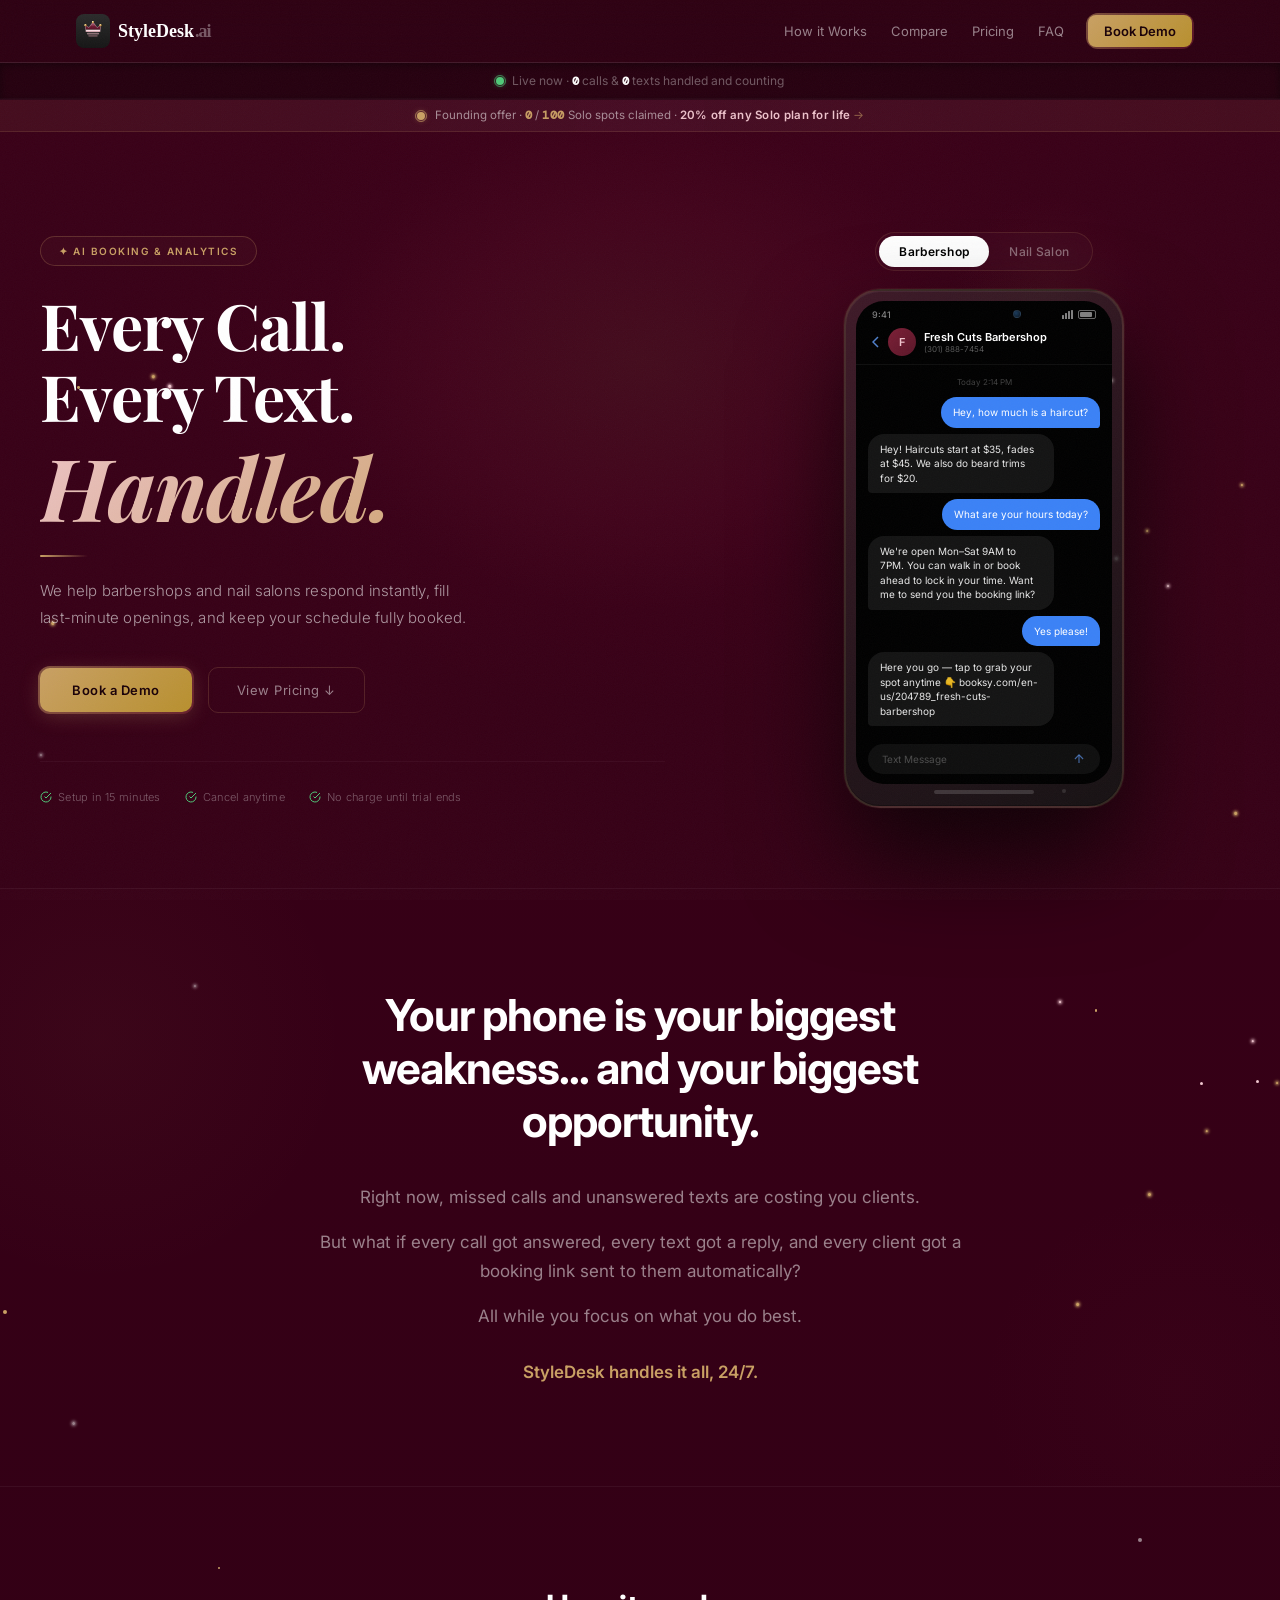
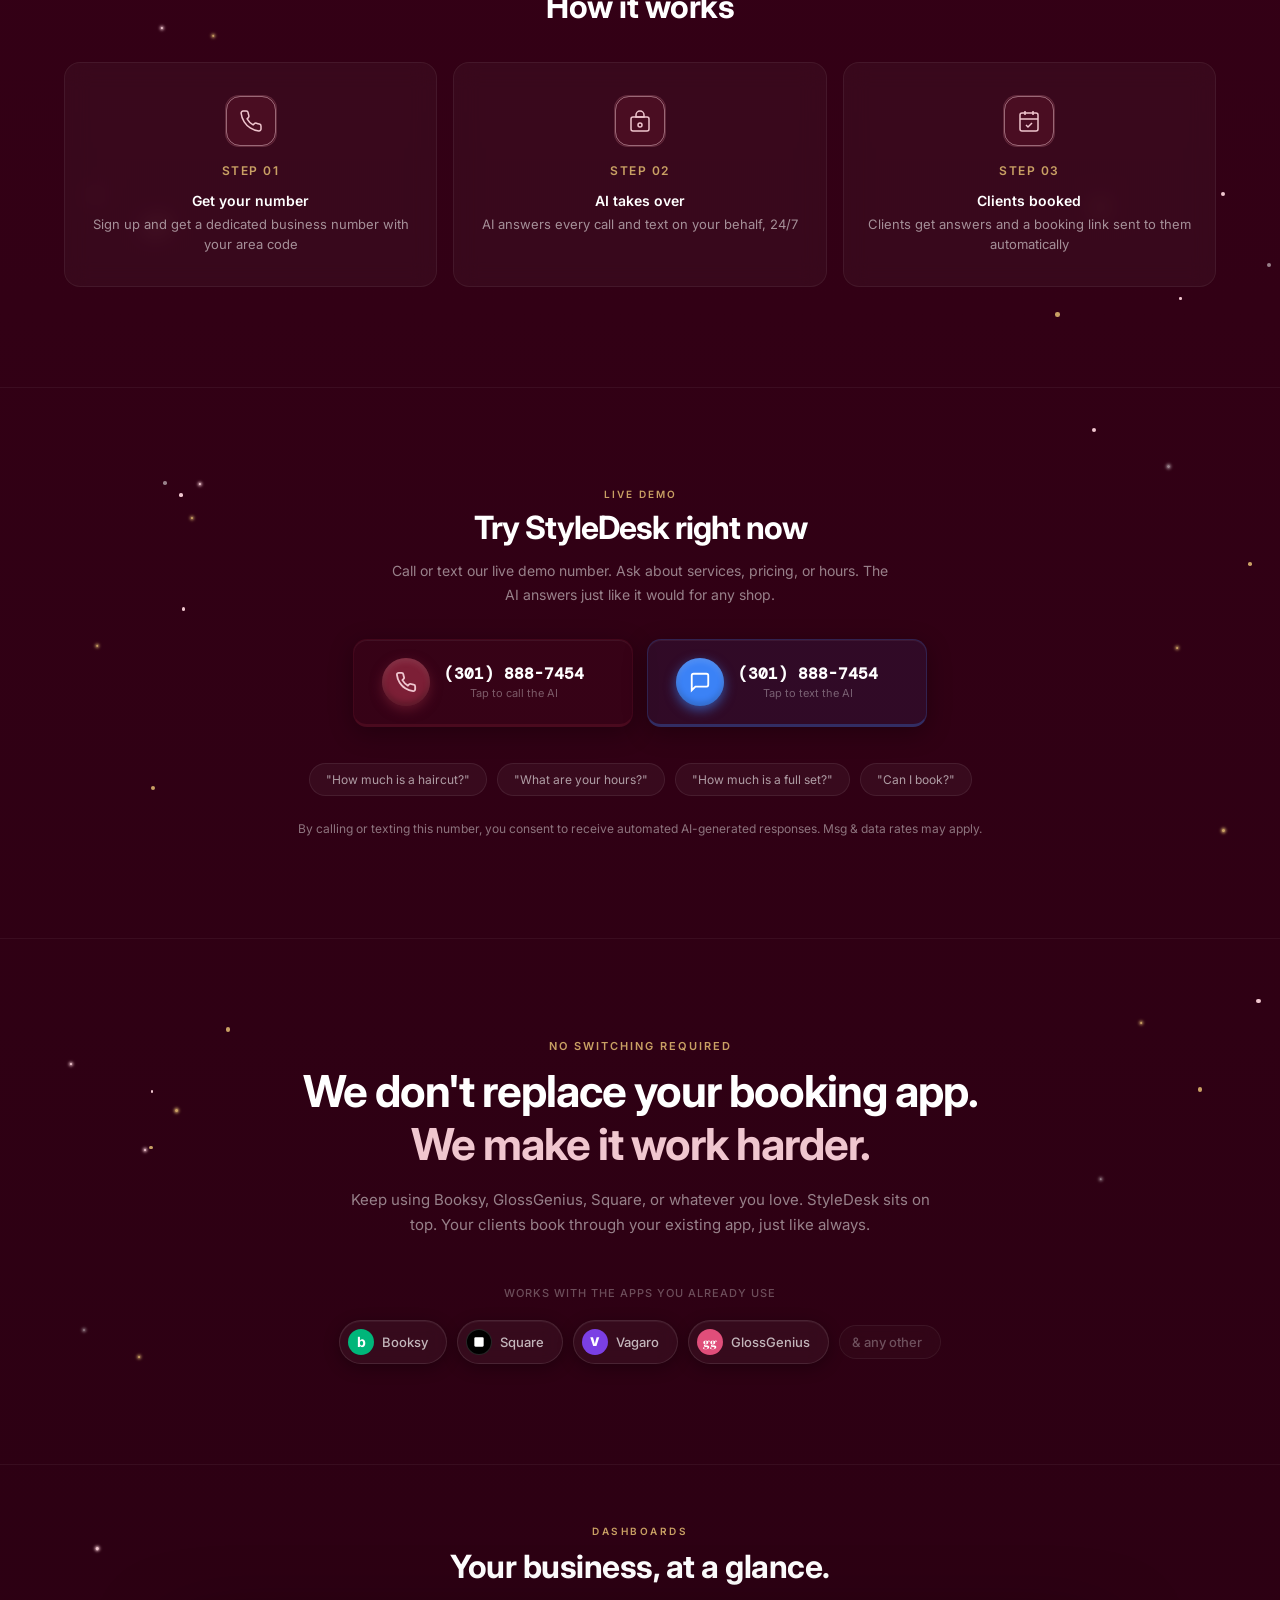
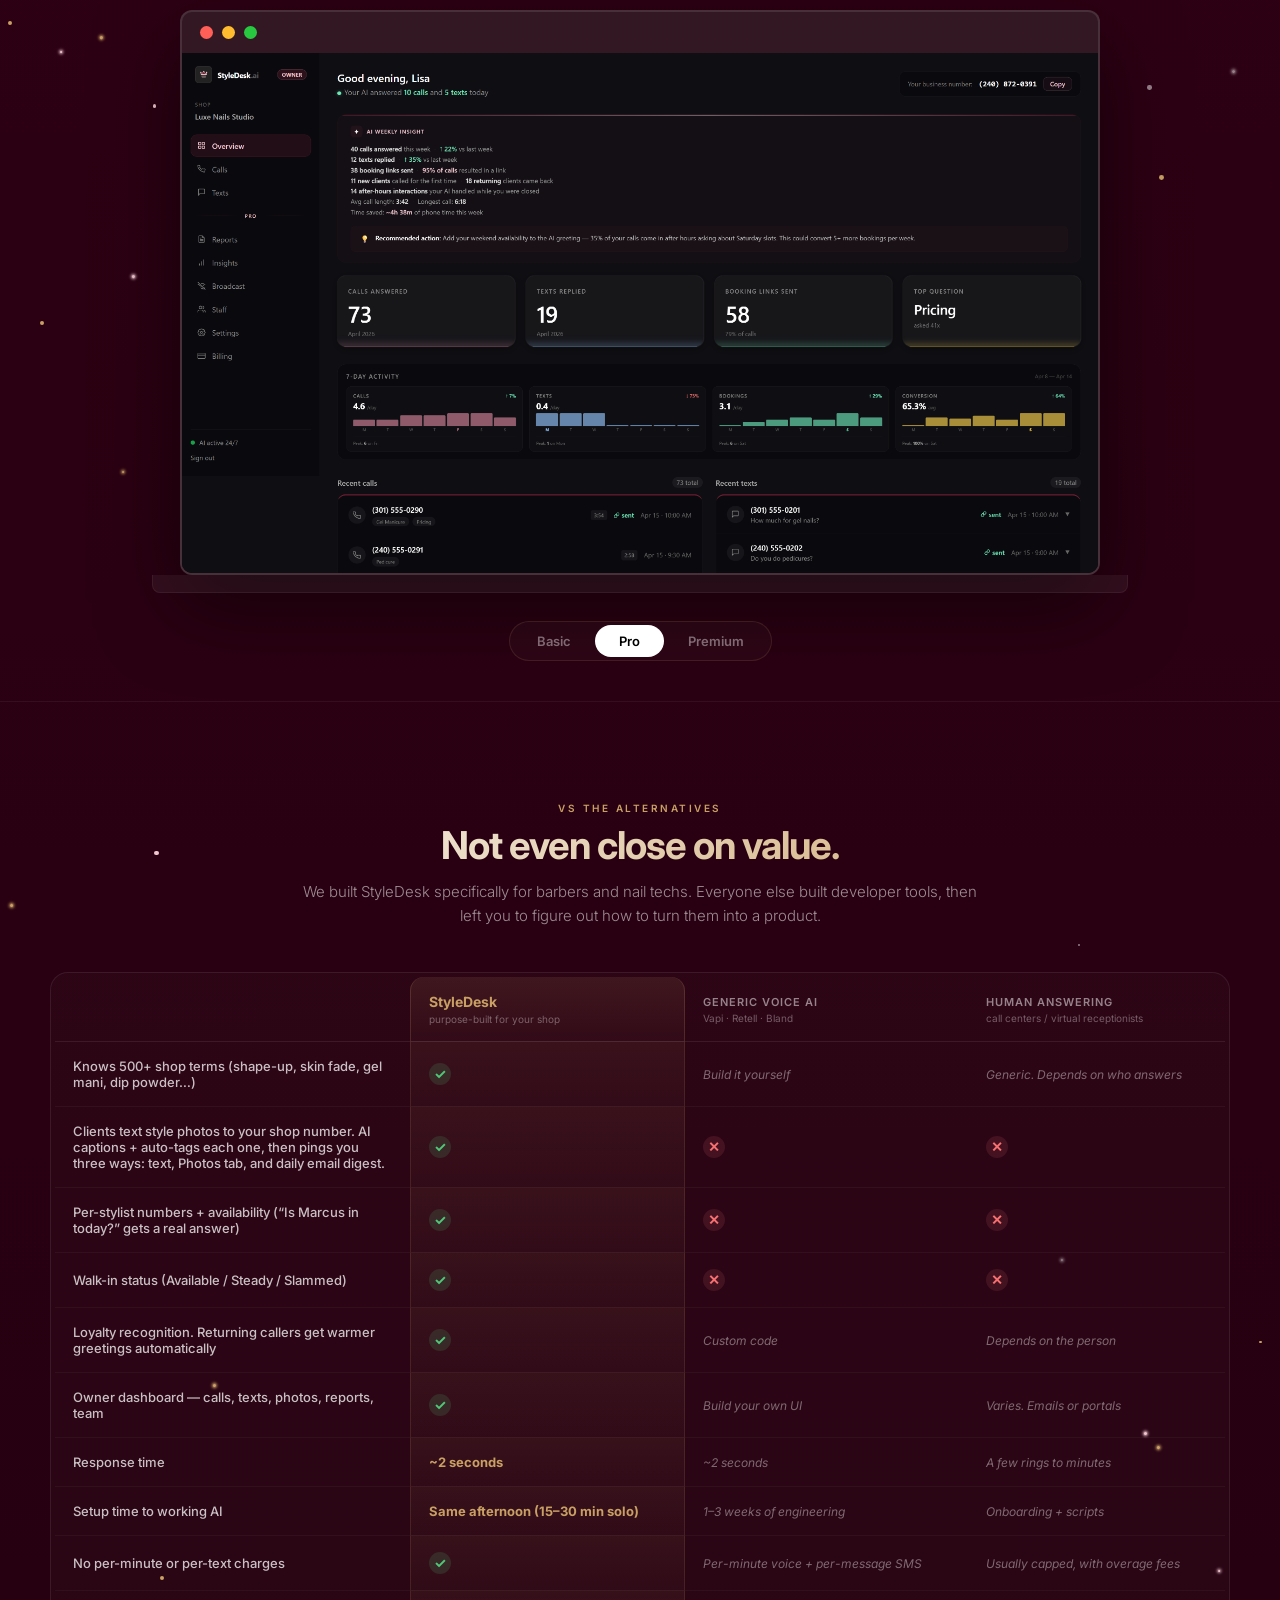
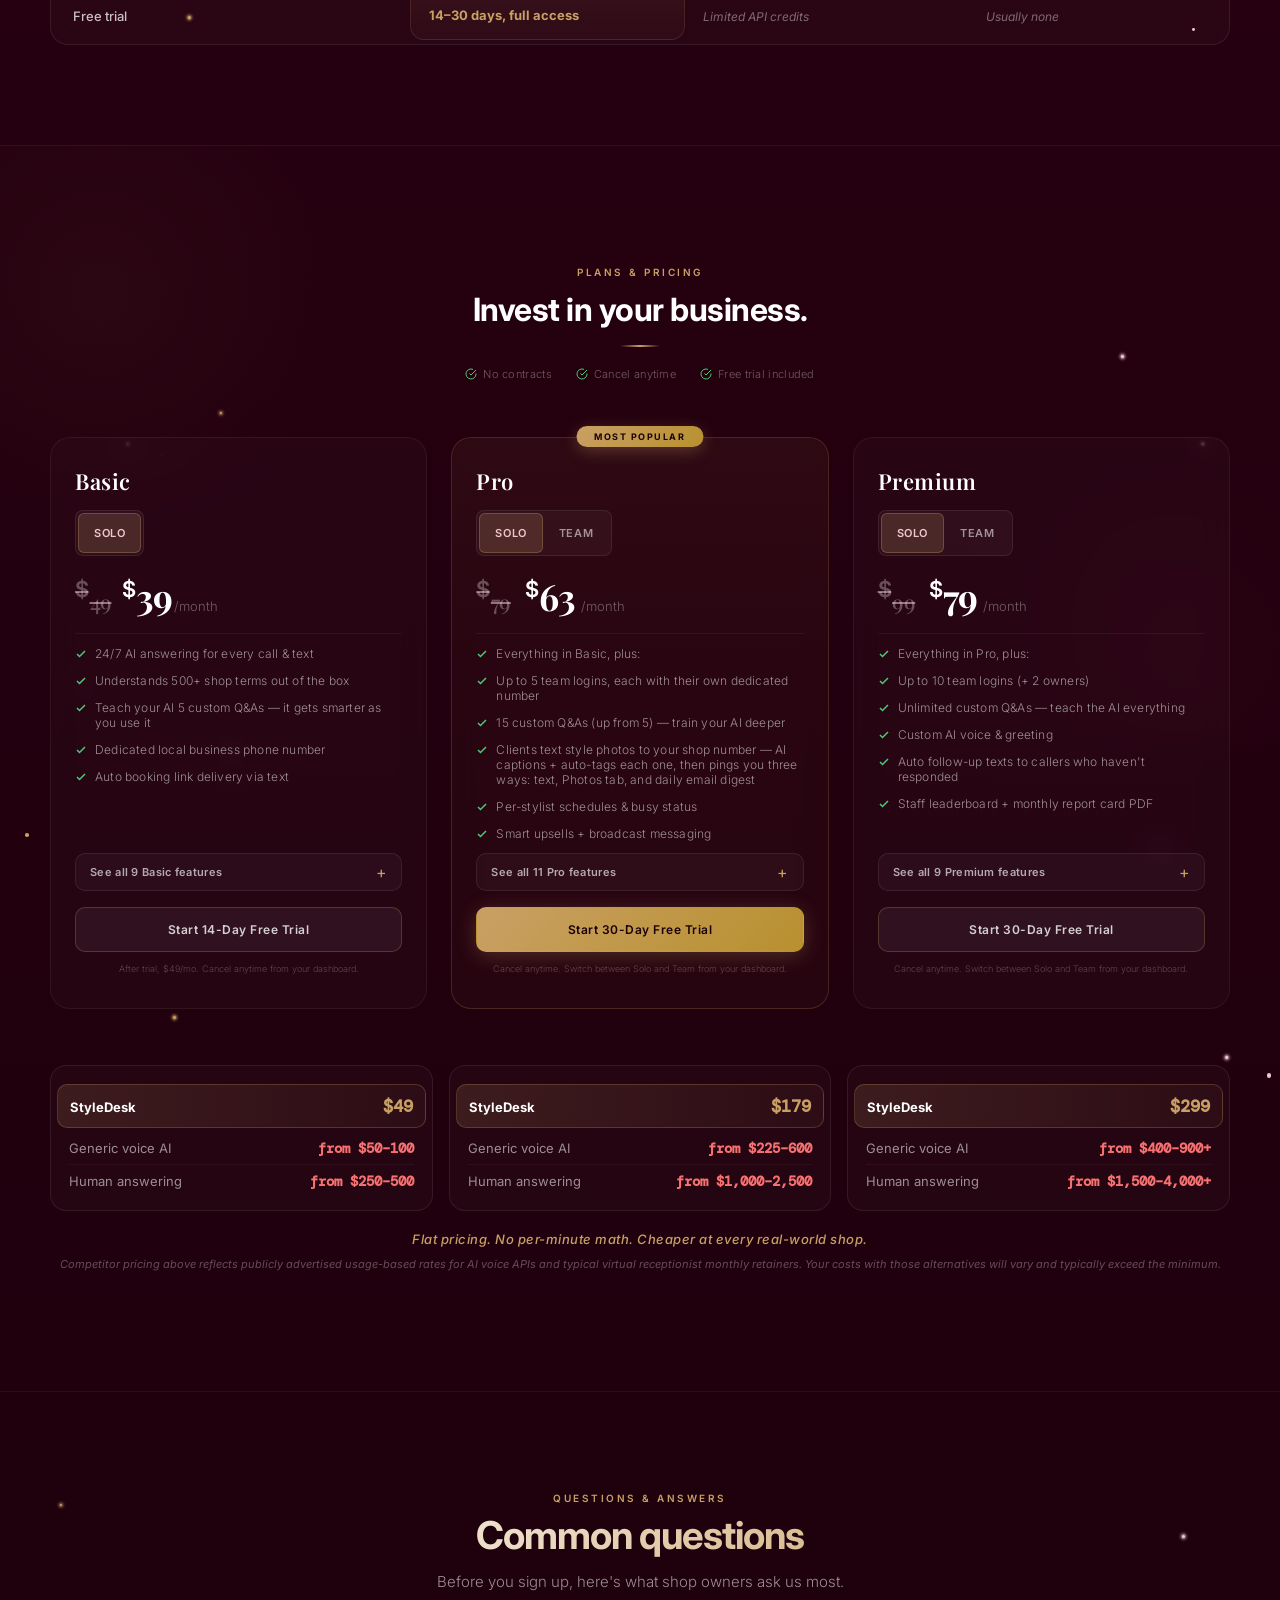
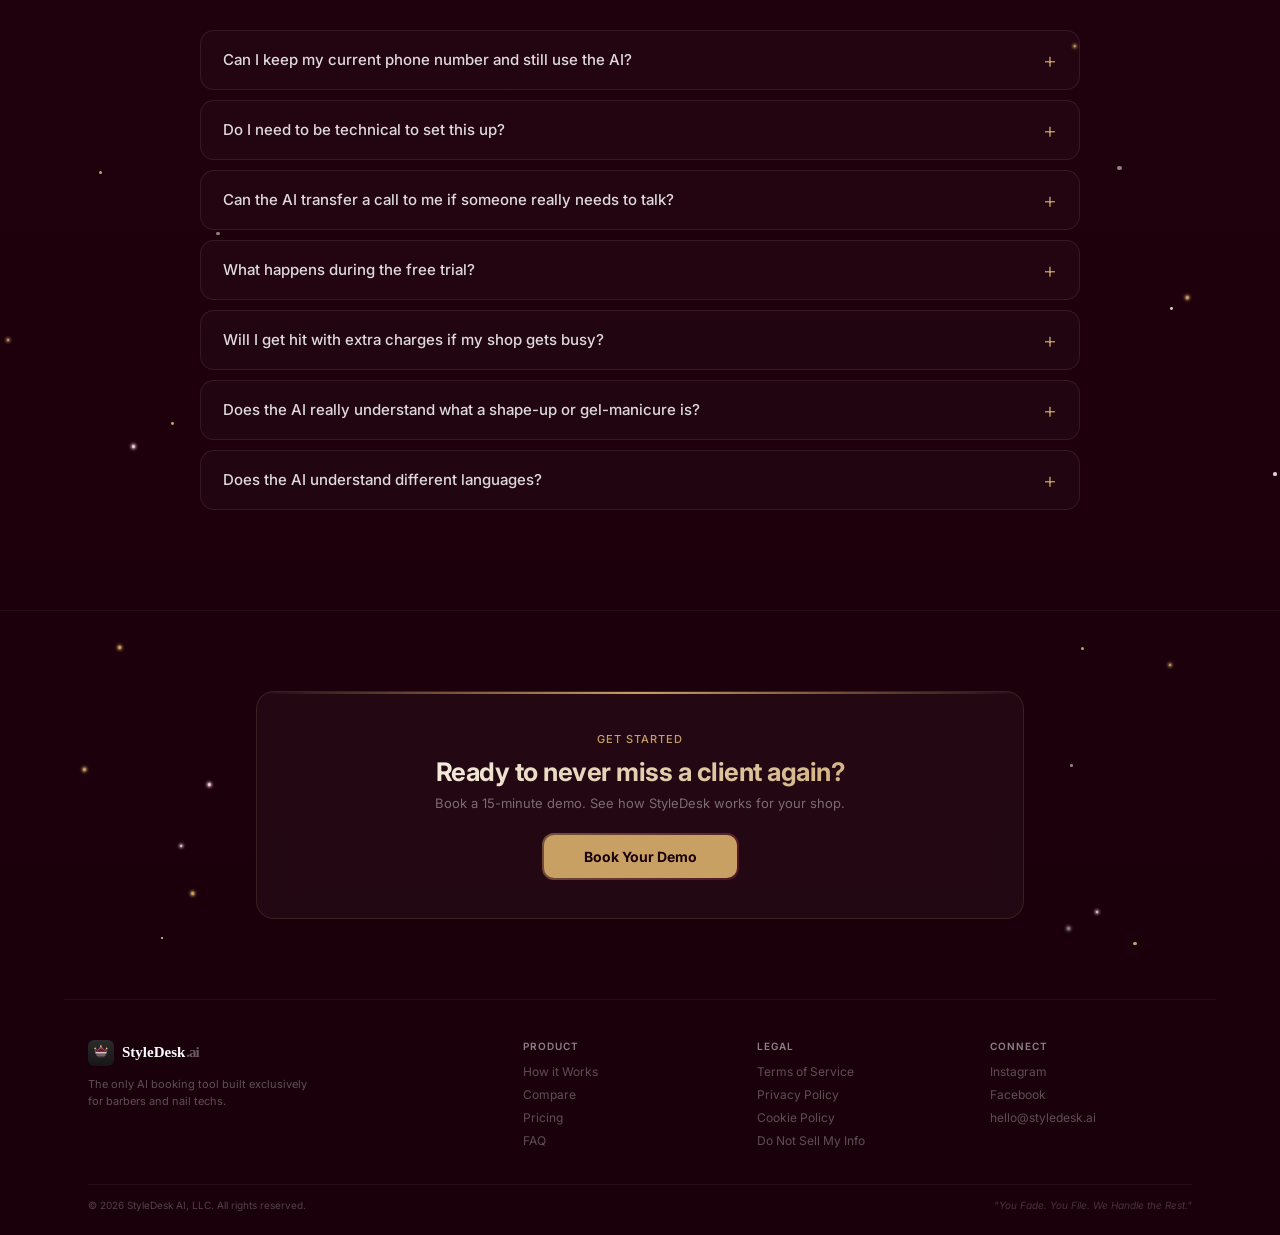
==== commit 1793ab32: "copy: compare-section subtitle — em-dash → comma Same positioning, no AI-tell dash. Leaves the devel" ====
--- a/index.html
+++ b/index.html
@@ -1089,7 +1089,7 @@
   <div class="compare-inner">
     <p class="compare-eyebrow reveal">vs the alternatives</p>
     <h2 class="compare-title reveal">Not even close on value.</h2>
-    <p class="compare-sub reveal">We built StyleDesk specifically for barbers and nail techs. Everyone else built developer tools — then left you to figure out how to turn them into a product.</p>
+    <p class="compare-sub reveal">We built StyleDesk specifically for barbers and nail techs. Everyone else built developer tools, then left you to figure out how to turn them into a product.</p>
 
     <div class="compare-table-wrap reveal">
       <table class="compare-table">
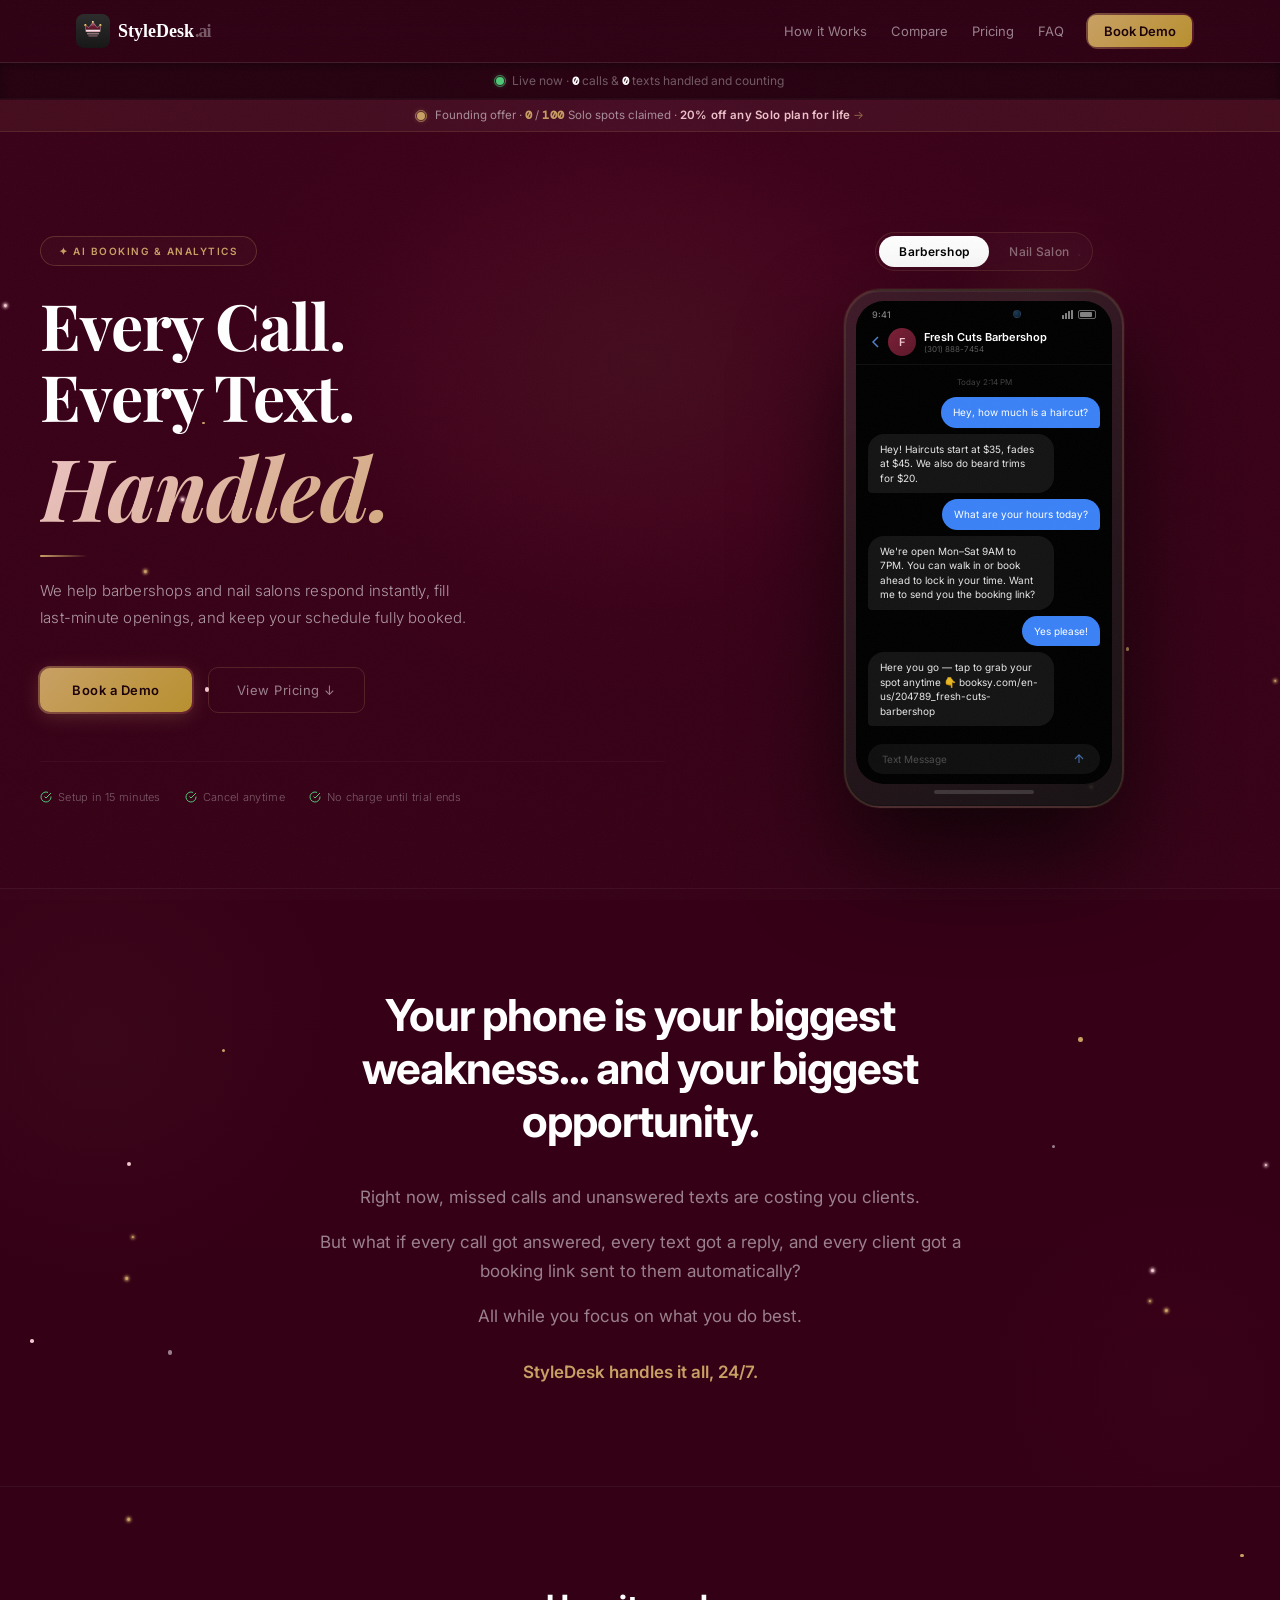
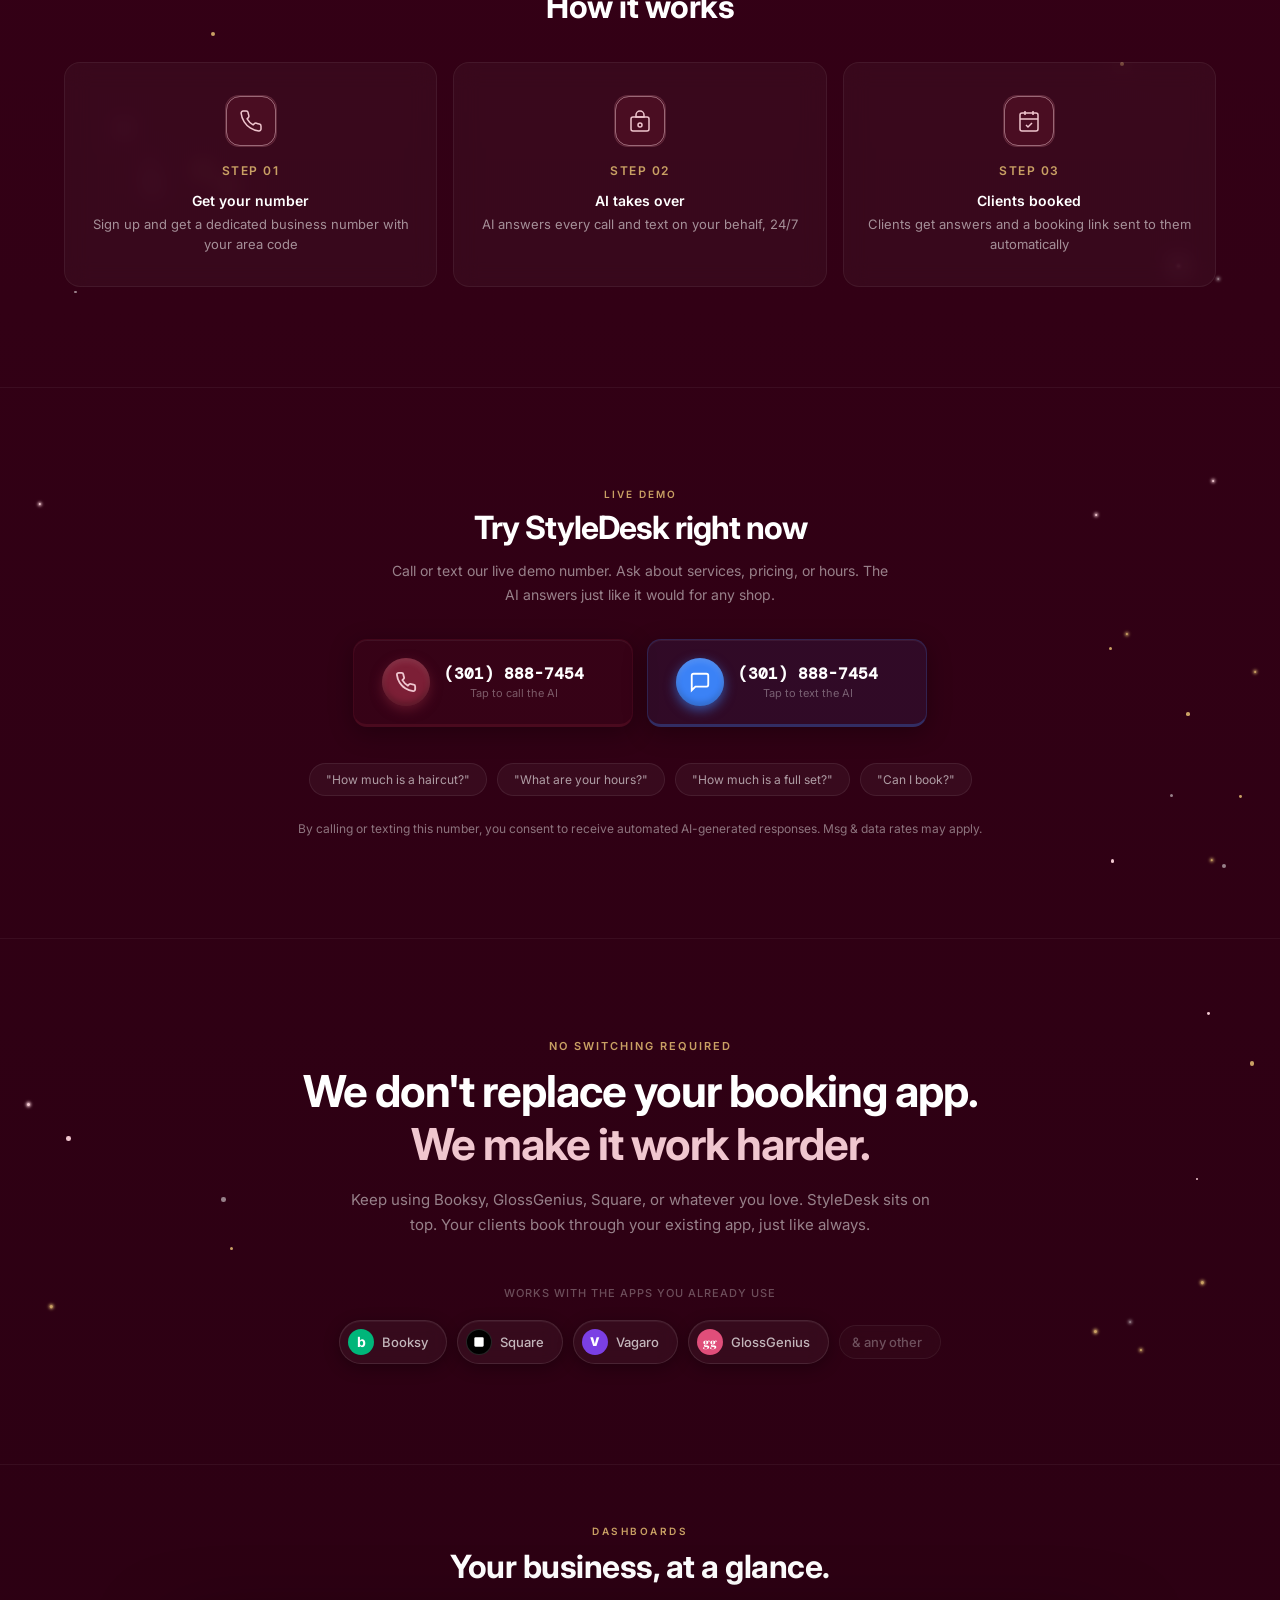
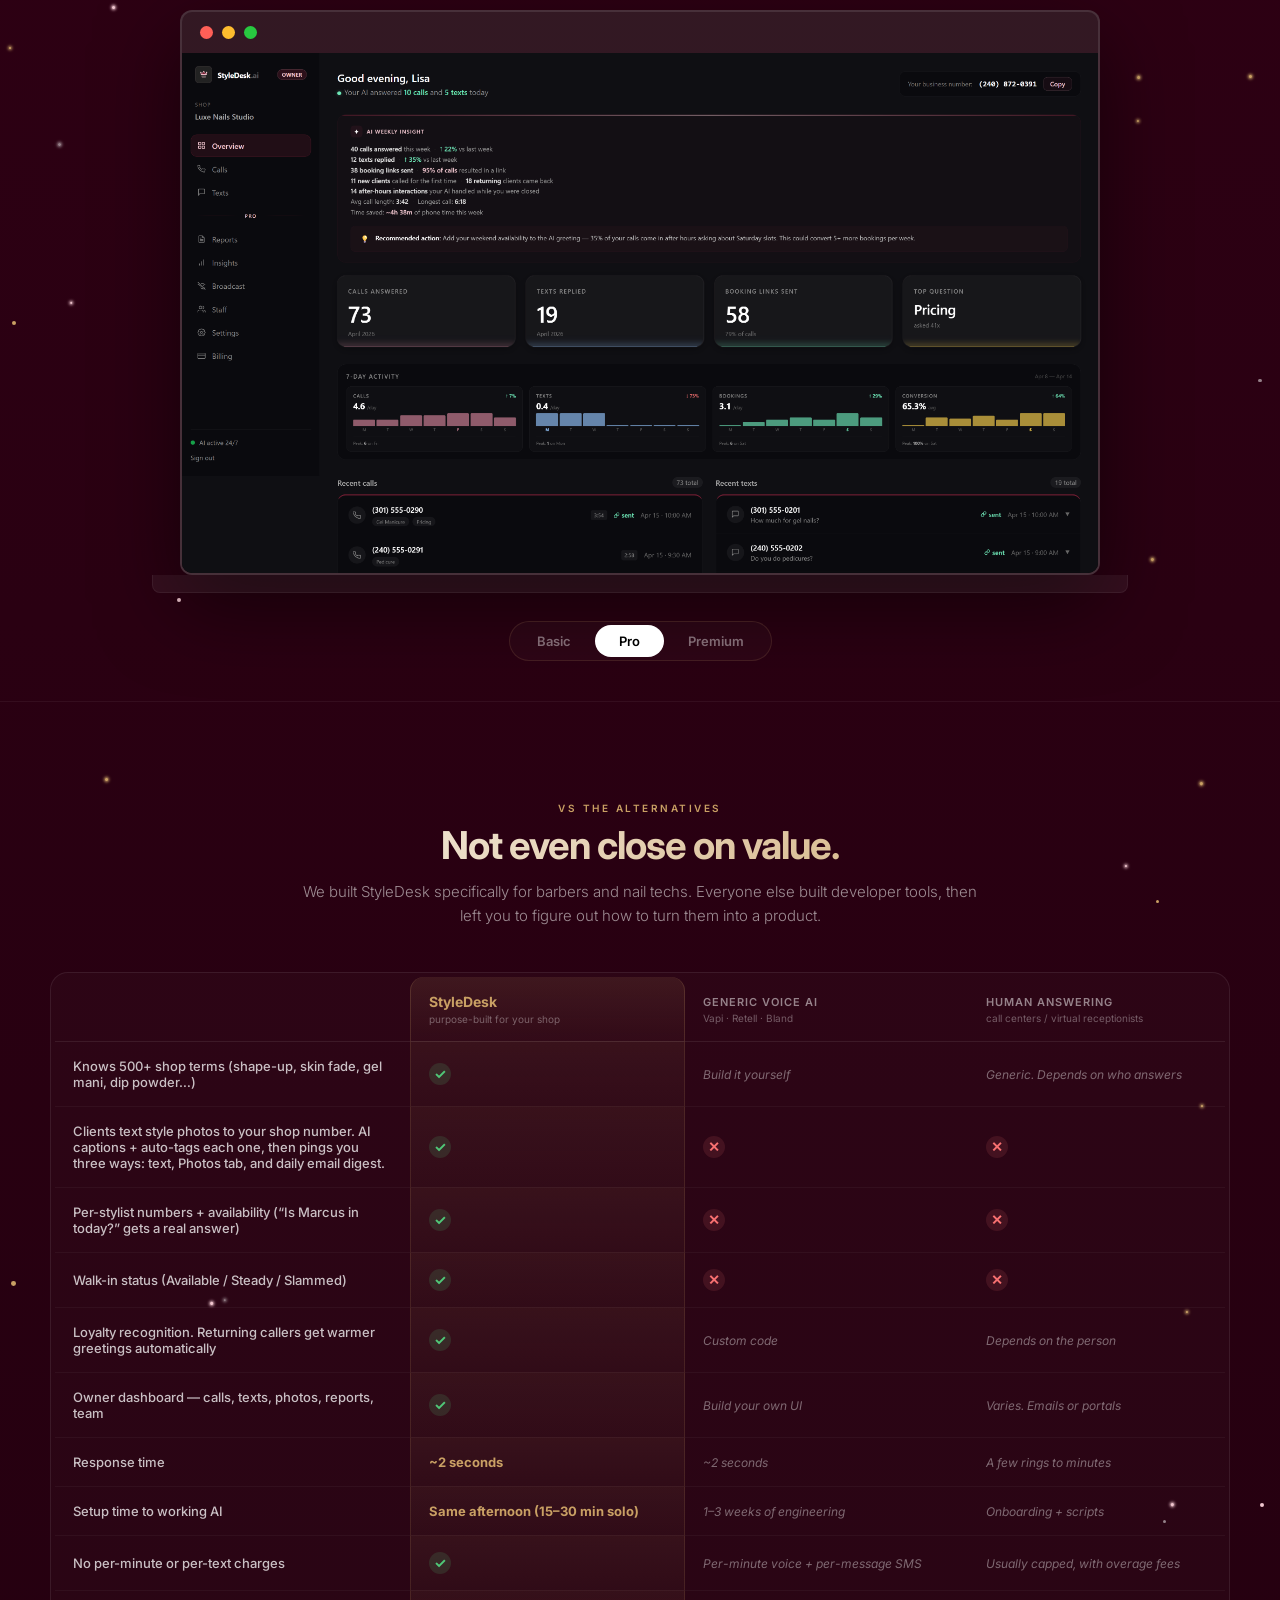
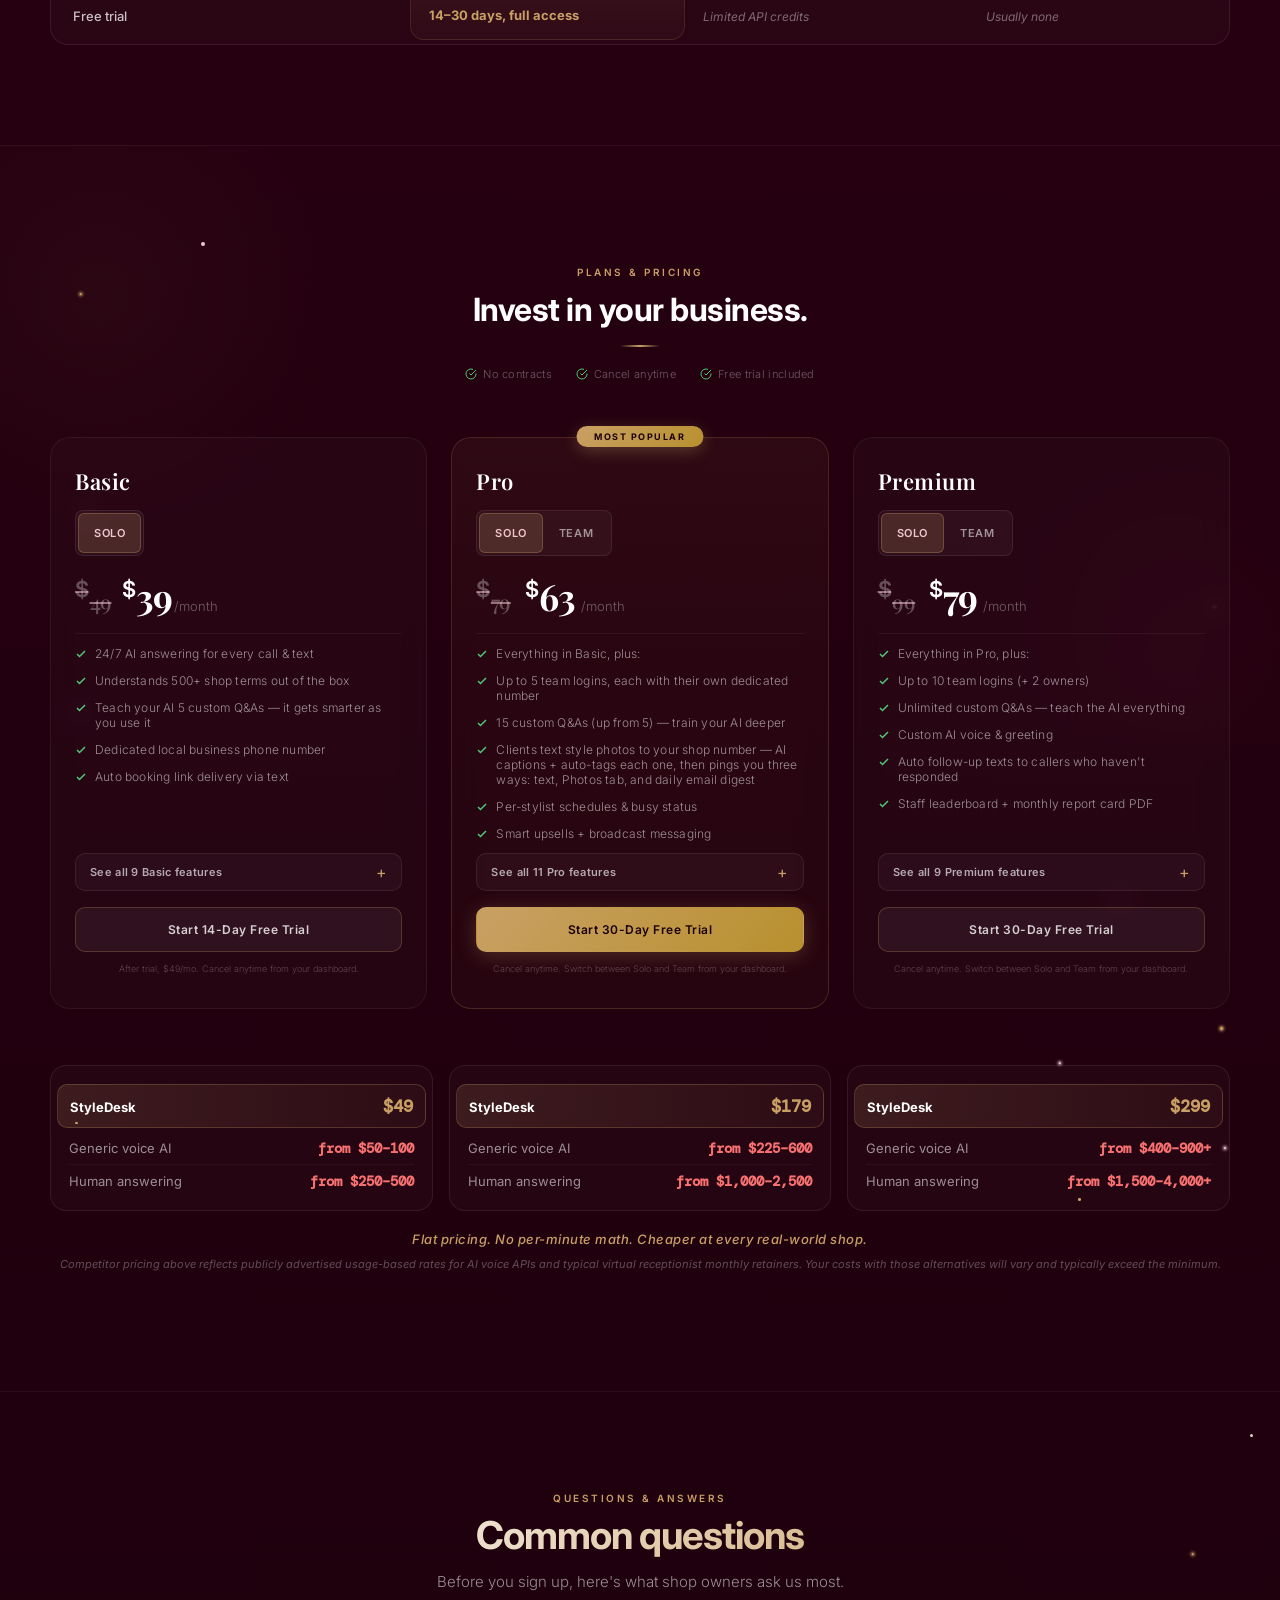
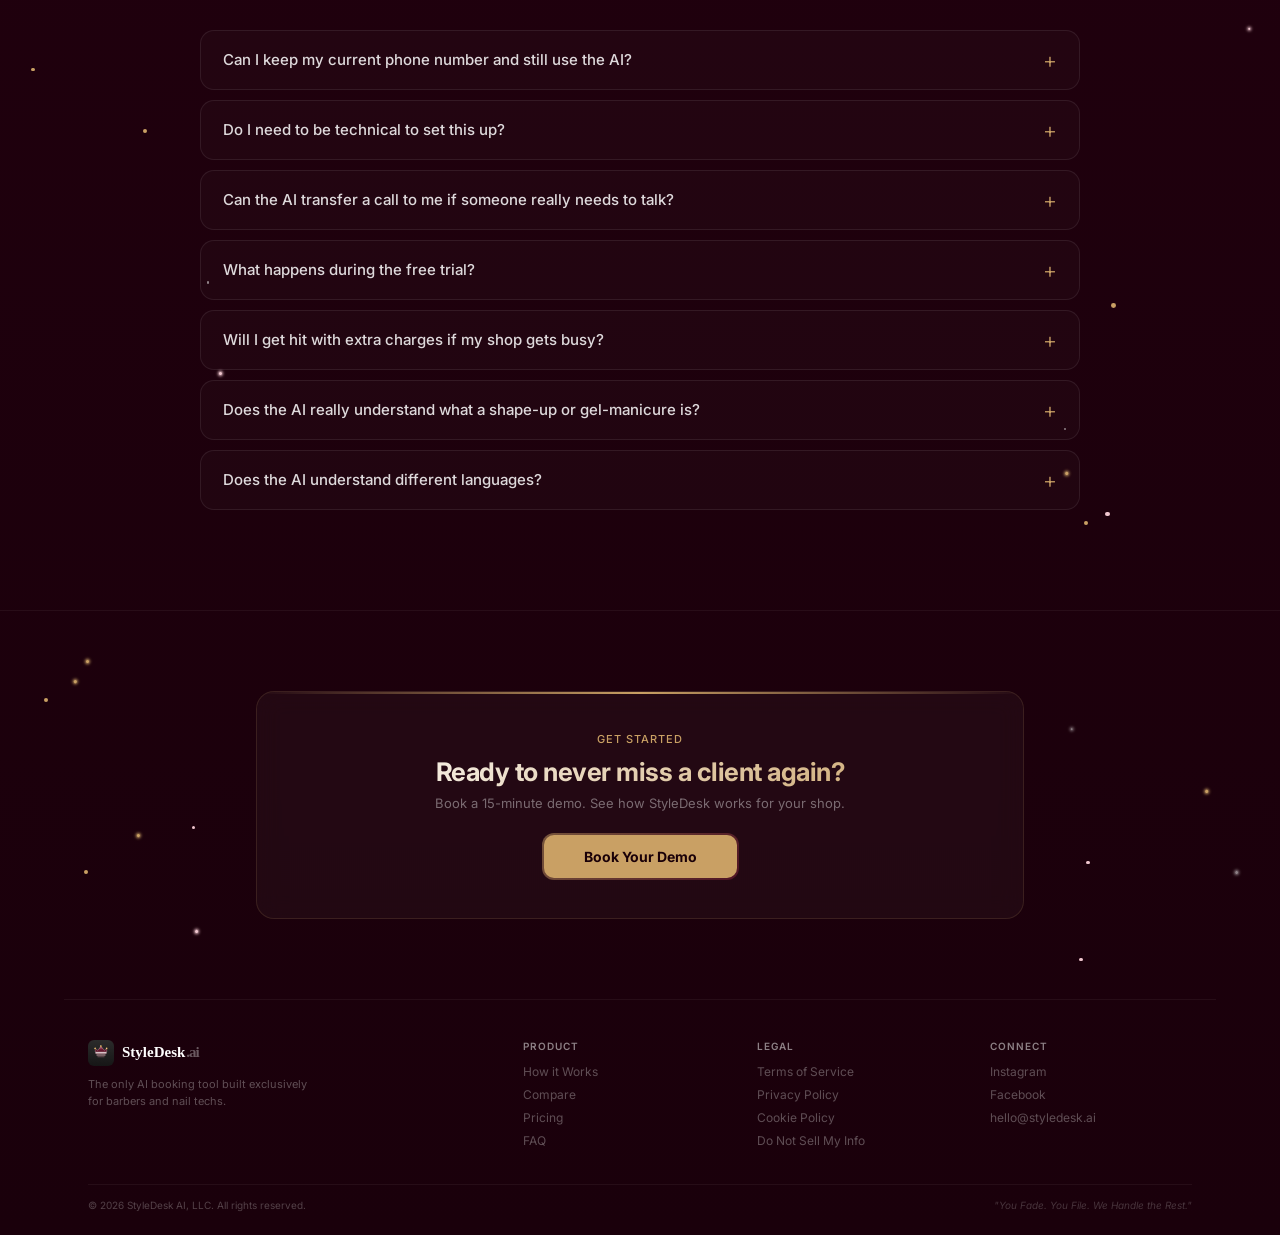
==== commit e104aeee: "copy: FAQ flat-rate answer — drop "first 100 Solo sign-ups" line Co-Authored-By: Claude Opus 4.7 (1M" ====
--- a/index.html
+++ b/index.html
@@ -1375,7 +1375,7 @@
       </details>
       <details class="faq-item">
         <summary>Will I get hit with extra charges if my shop gets busy?</summary>
-        <p>No. Every plan is flat monthly. No per-minute fees, no per-text fees, no overages. One monthly price covers everything. First 100 Solo sign-ups get 20% off for life.</p>
+        <p>No. Every plan is flat monthly. No per-minute fees, no per-text fees, no overages. One monthly price covers everything.</p>
       </details>
       <details class="faq-item">
         <summary>Does the AI really understand what a shape-up or gel-manicure is?</summary>
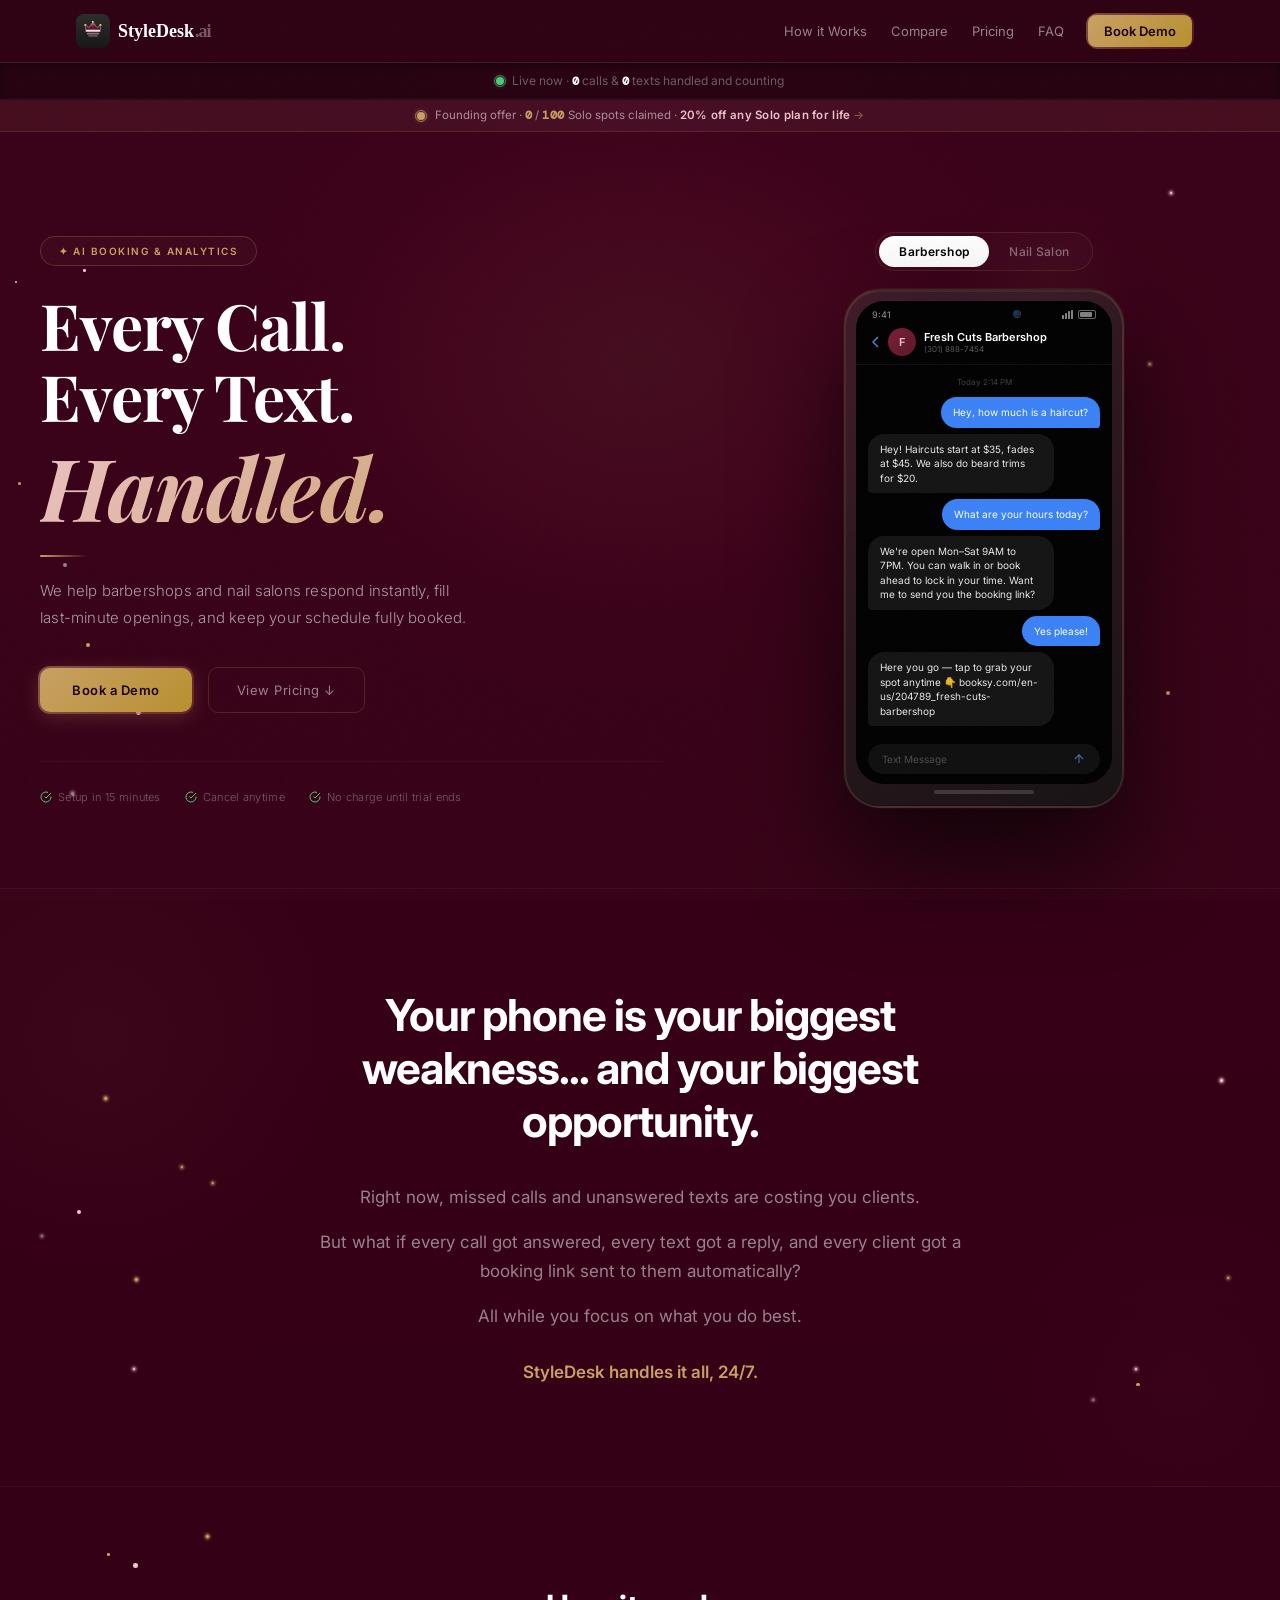
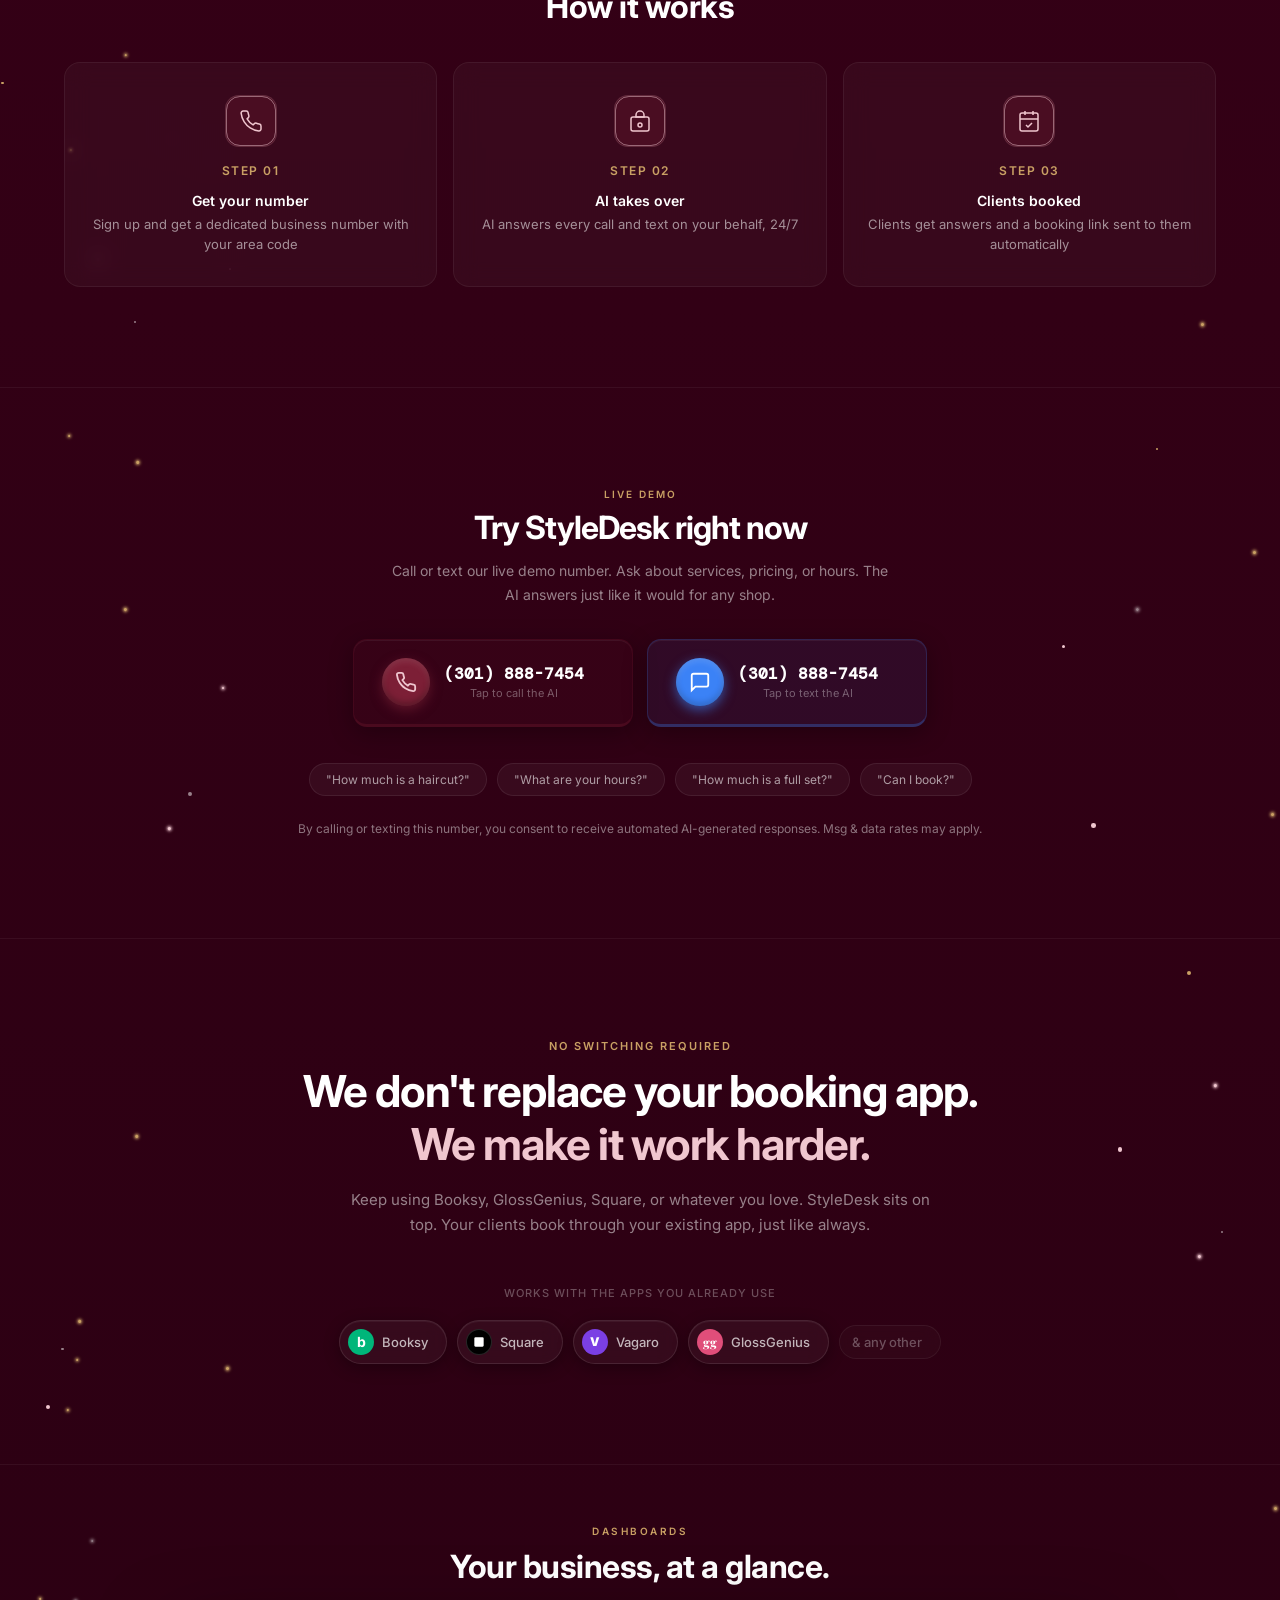
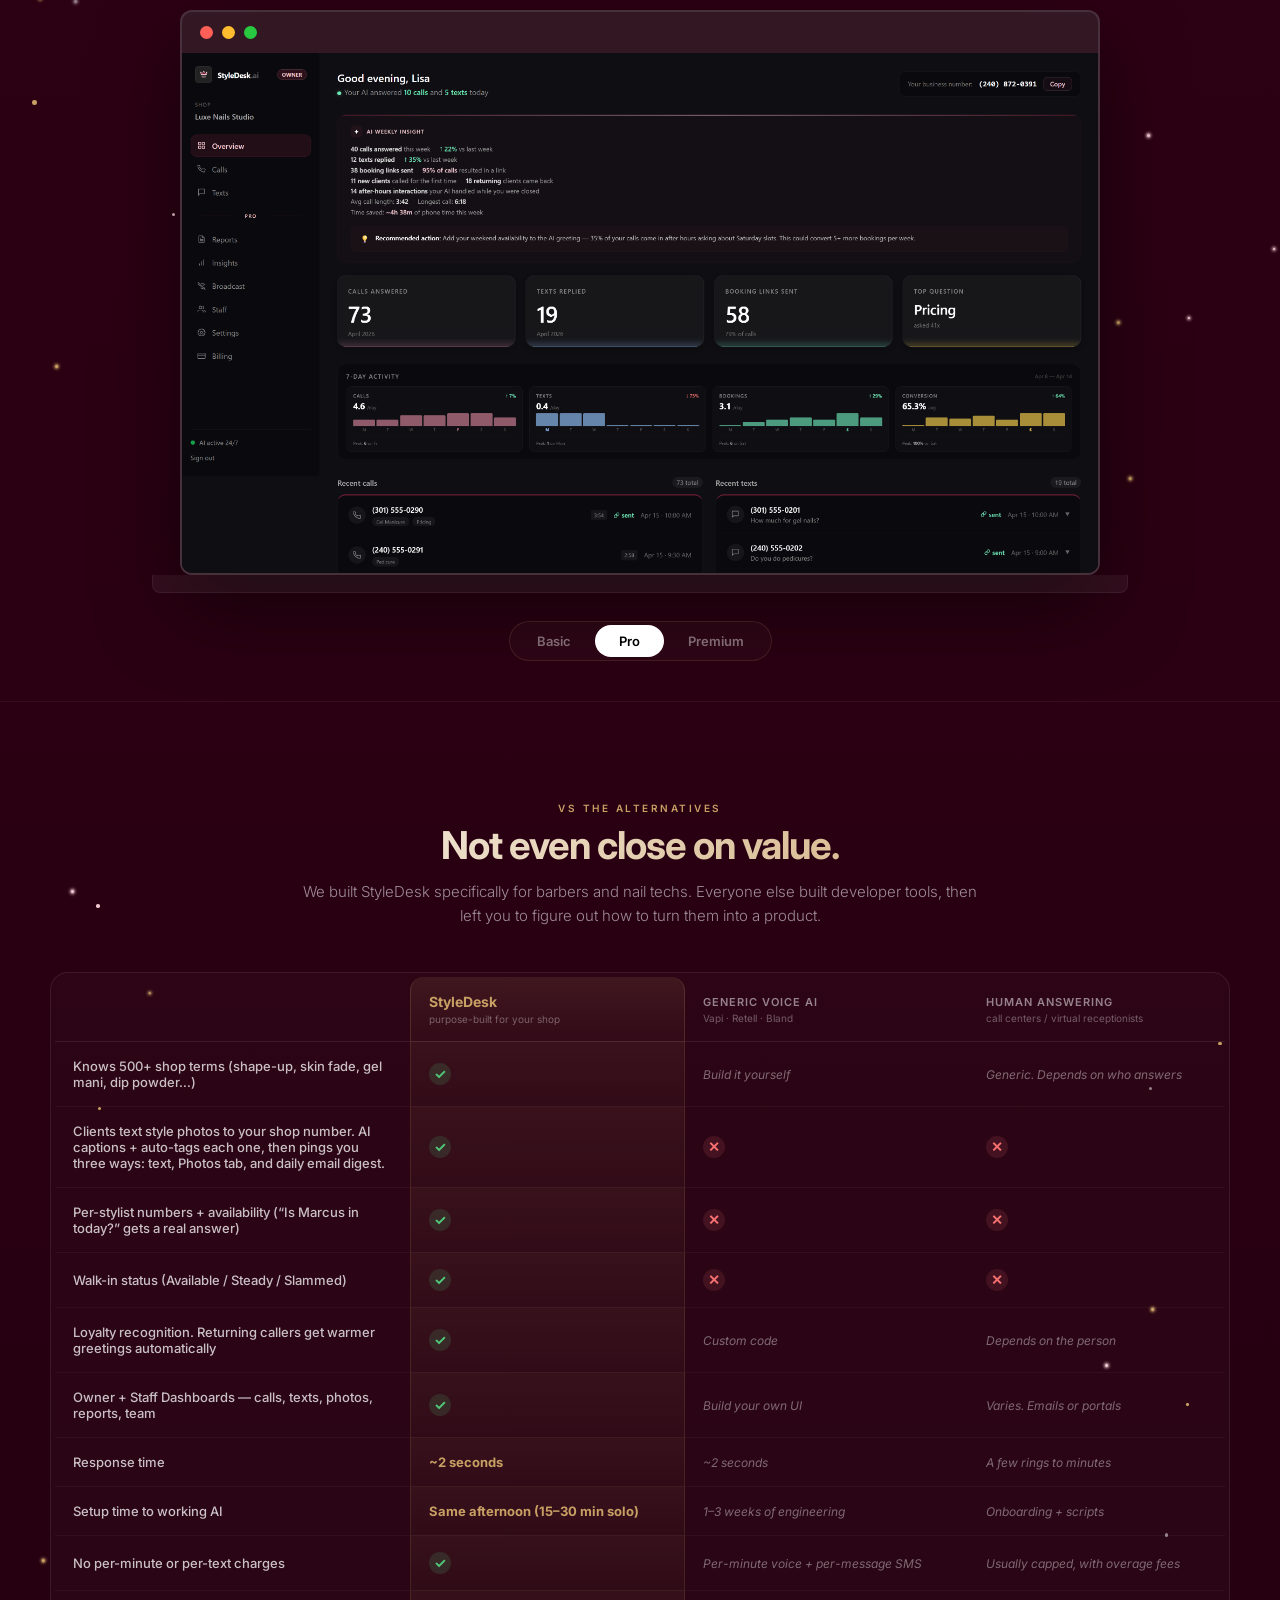
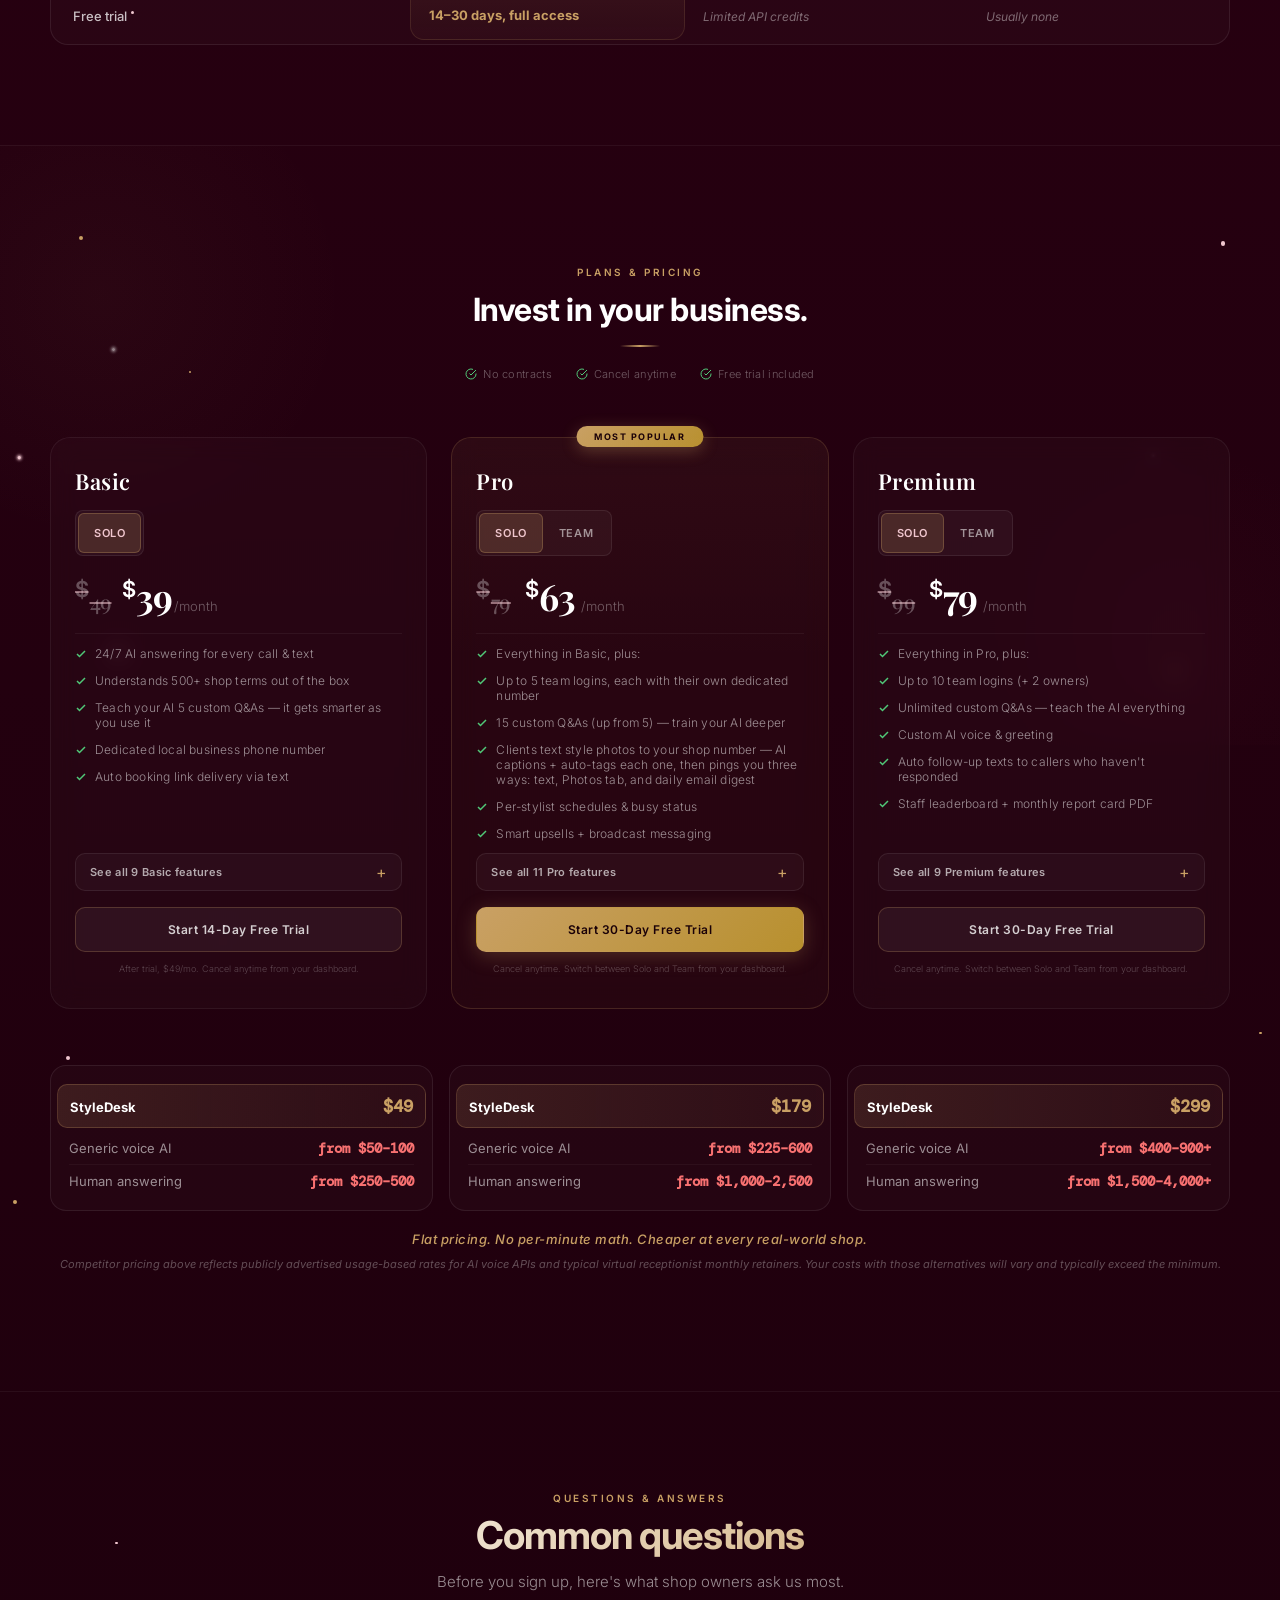
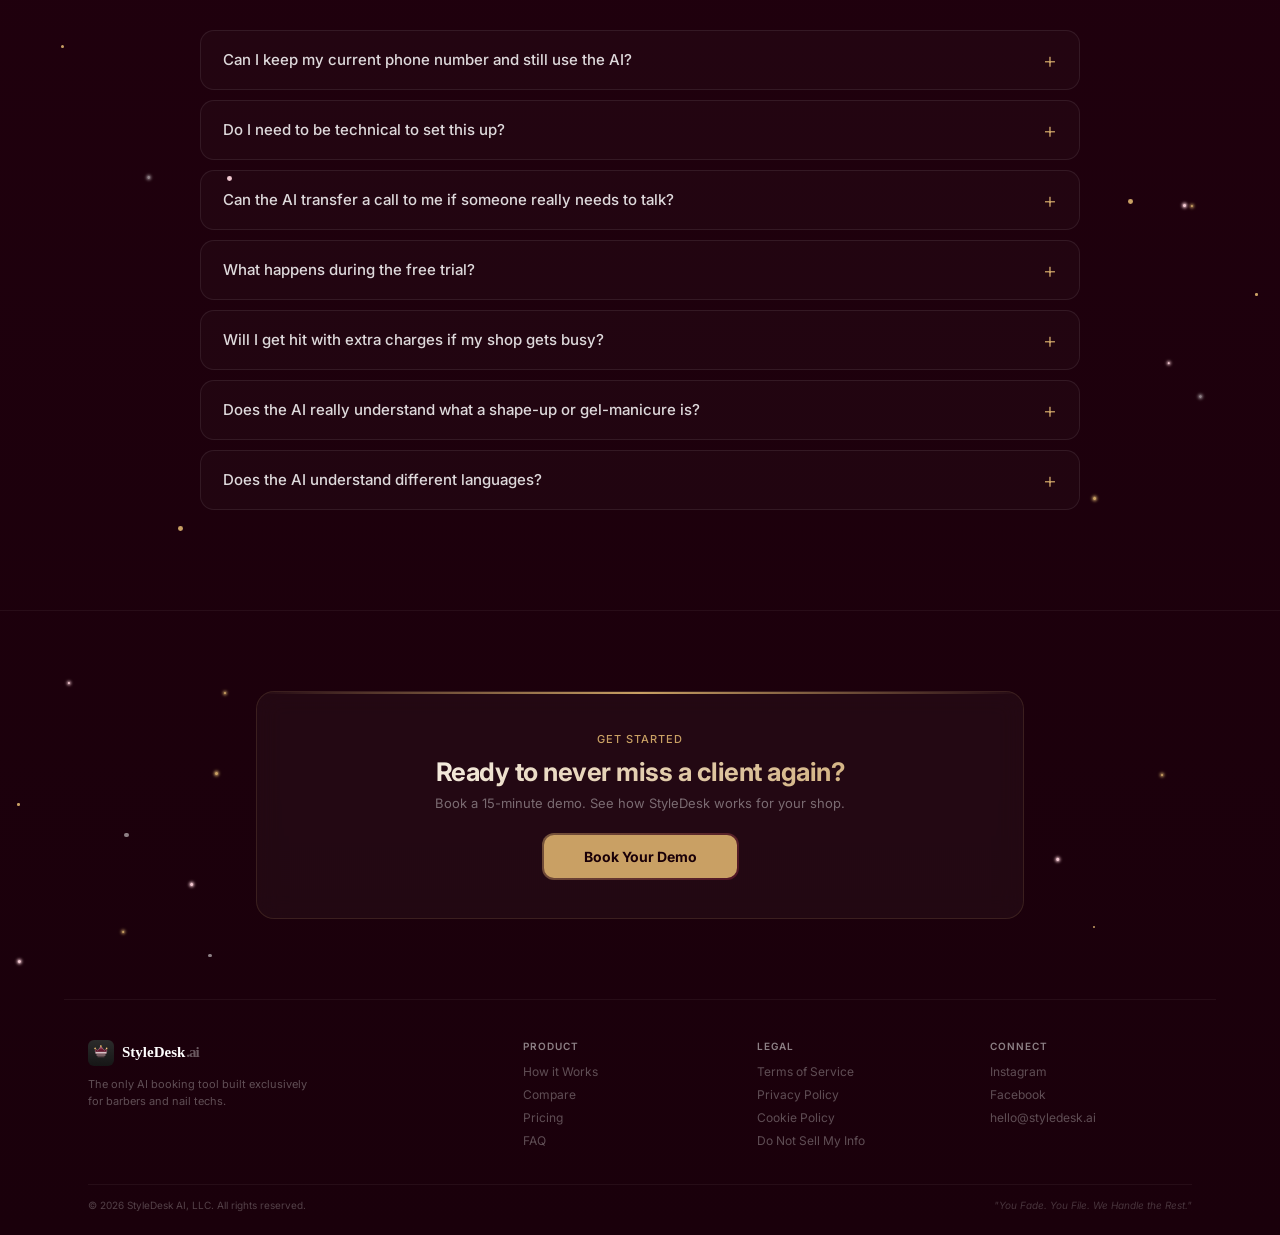
==== commit 361c171f: "copy: compare-table — "Owner dashboard" → "Owner + Staff Dashboards" Co-Authored-By: Claude Opus 4.7" ====
--- a/index.html
+++ b/index.html
@@ -1133,7 +1133,7 @@
             <td><span class="compare-note">Depends on the person</span></td>
           </tr>
           <tr>
-            <td>Owner dashboard — calls, texts, photos, reports, team</td>
+            <td>Owner + Staff Dashboards — calls, texts, photos, reports, team</td>
             <td class="compare-us"><span class="compare-check">✓</span></td>
             <td><span class="compare-note">Build your own UI</span></td>
             <td><span class="compare-note">Varies. Emails or portals</span></td>
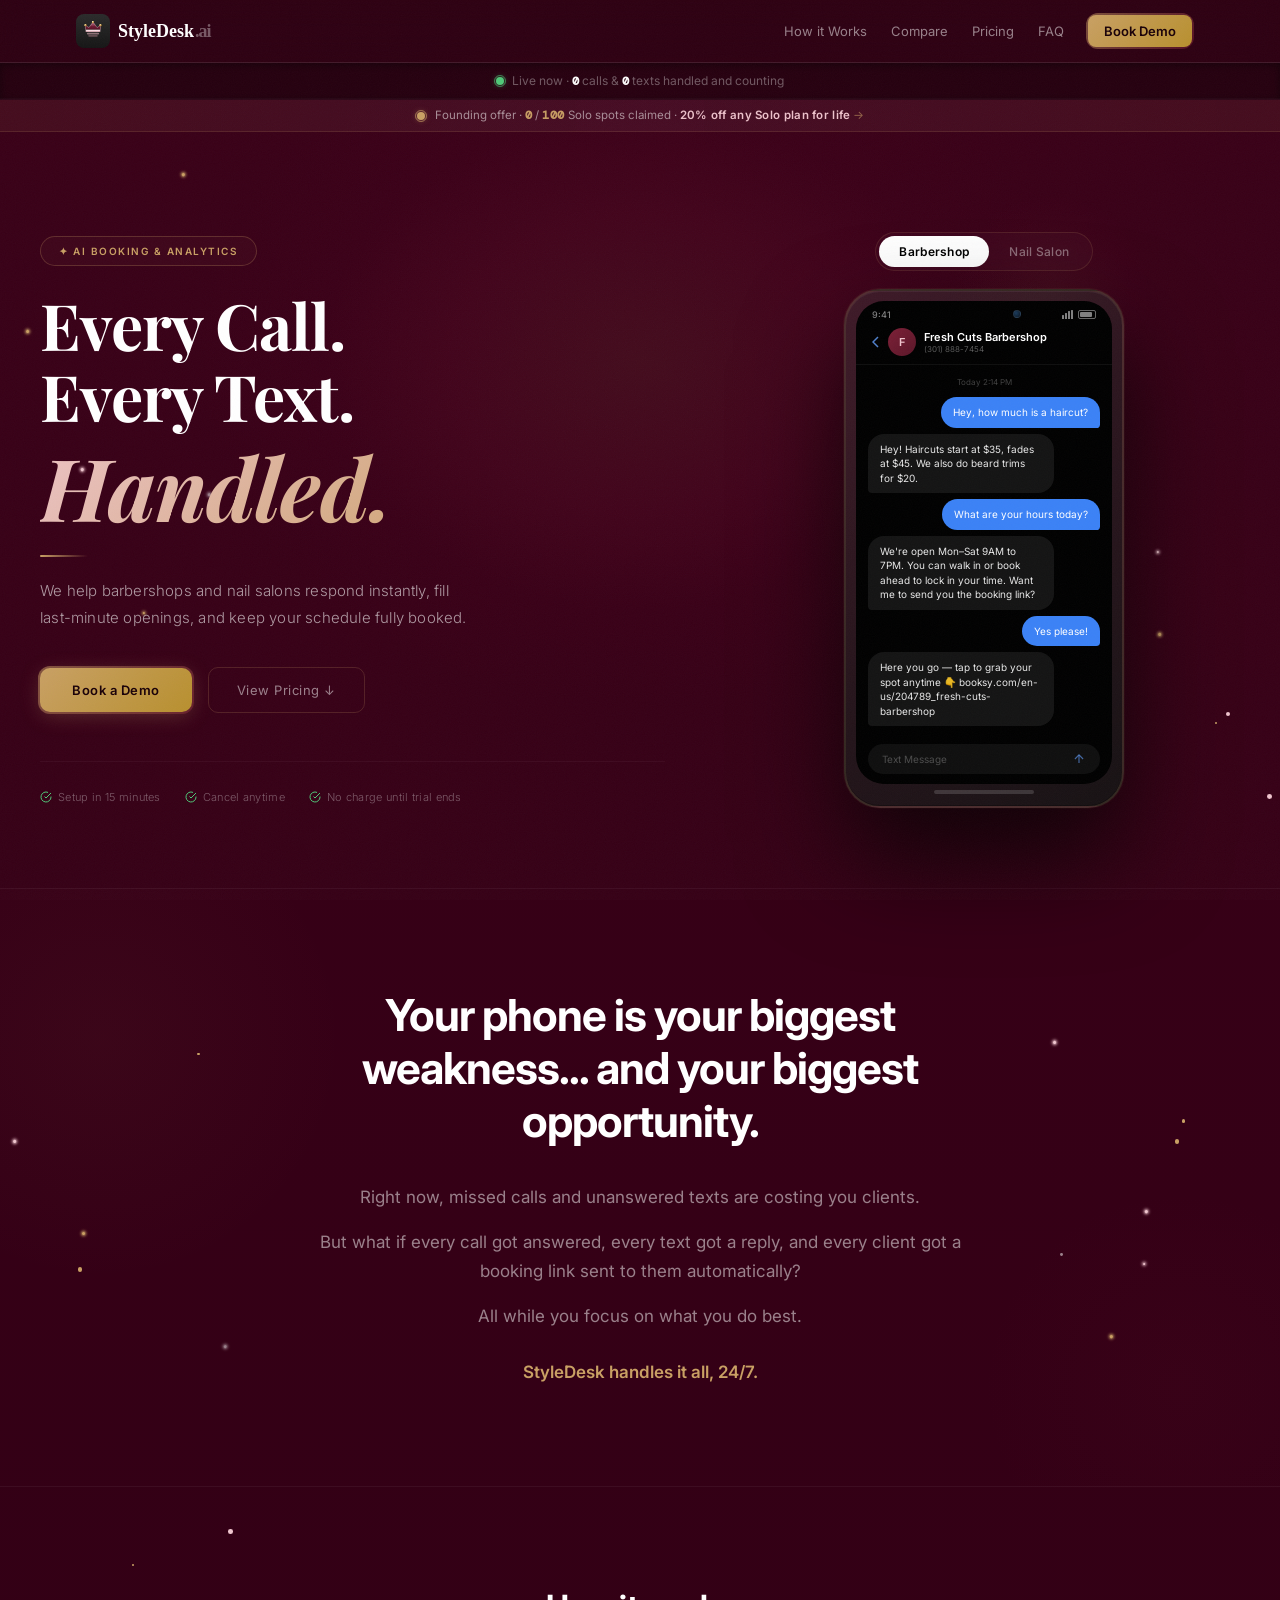
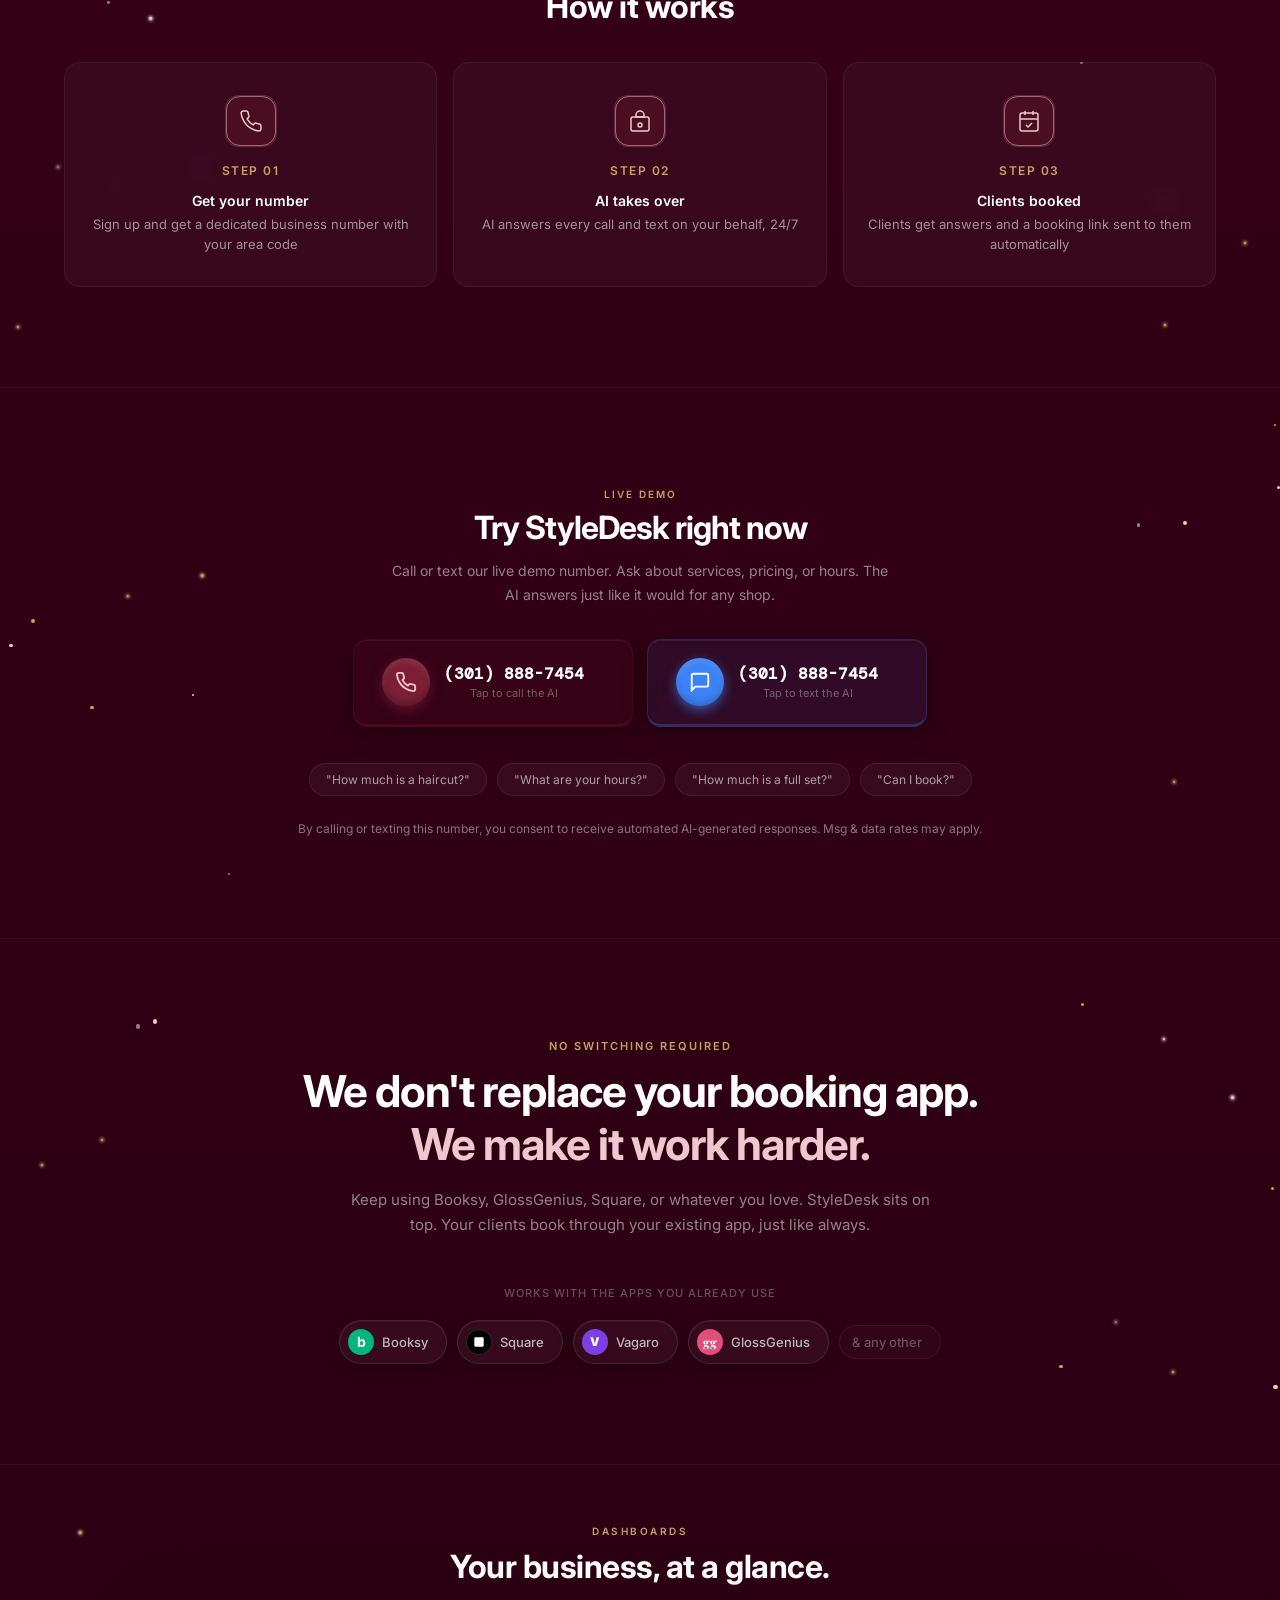
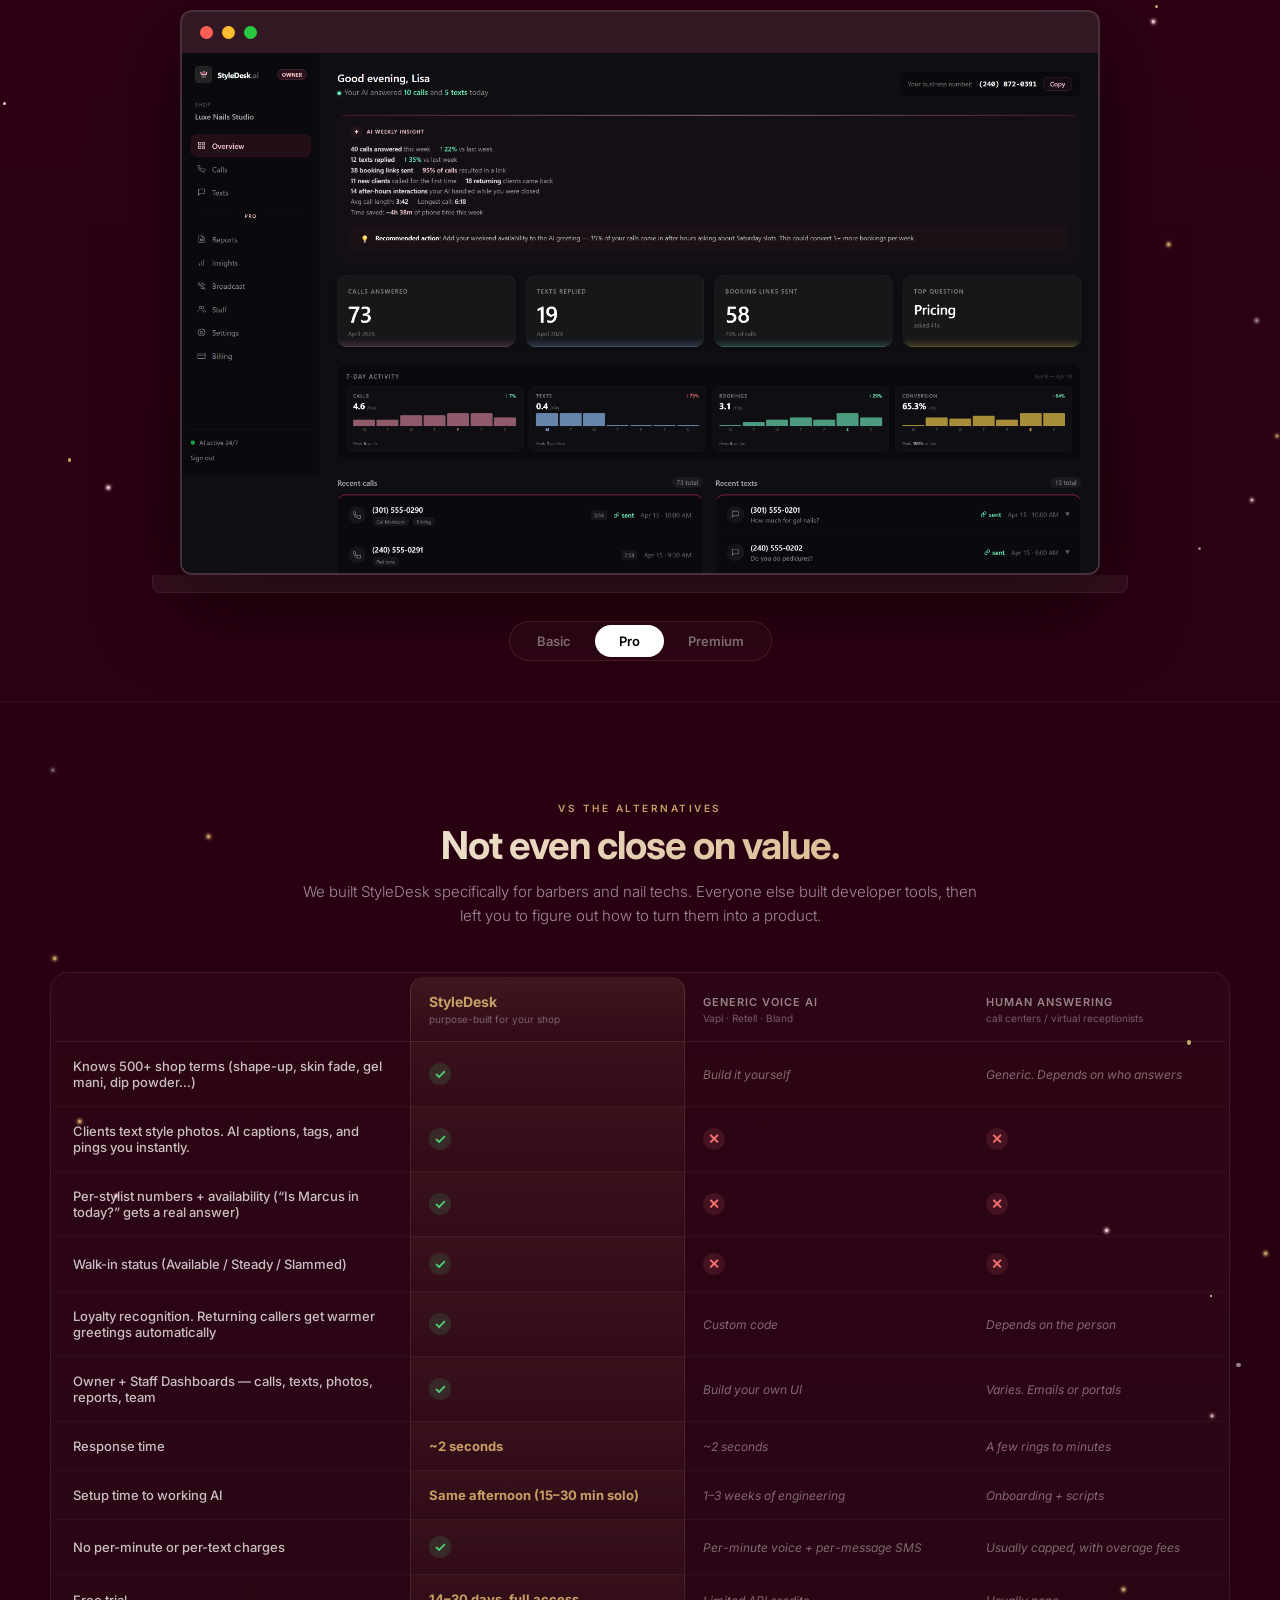
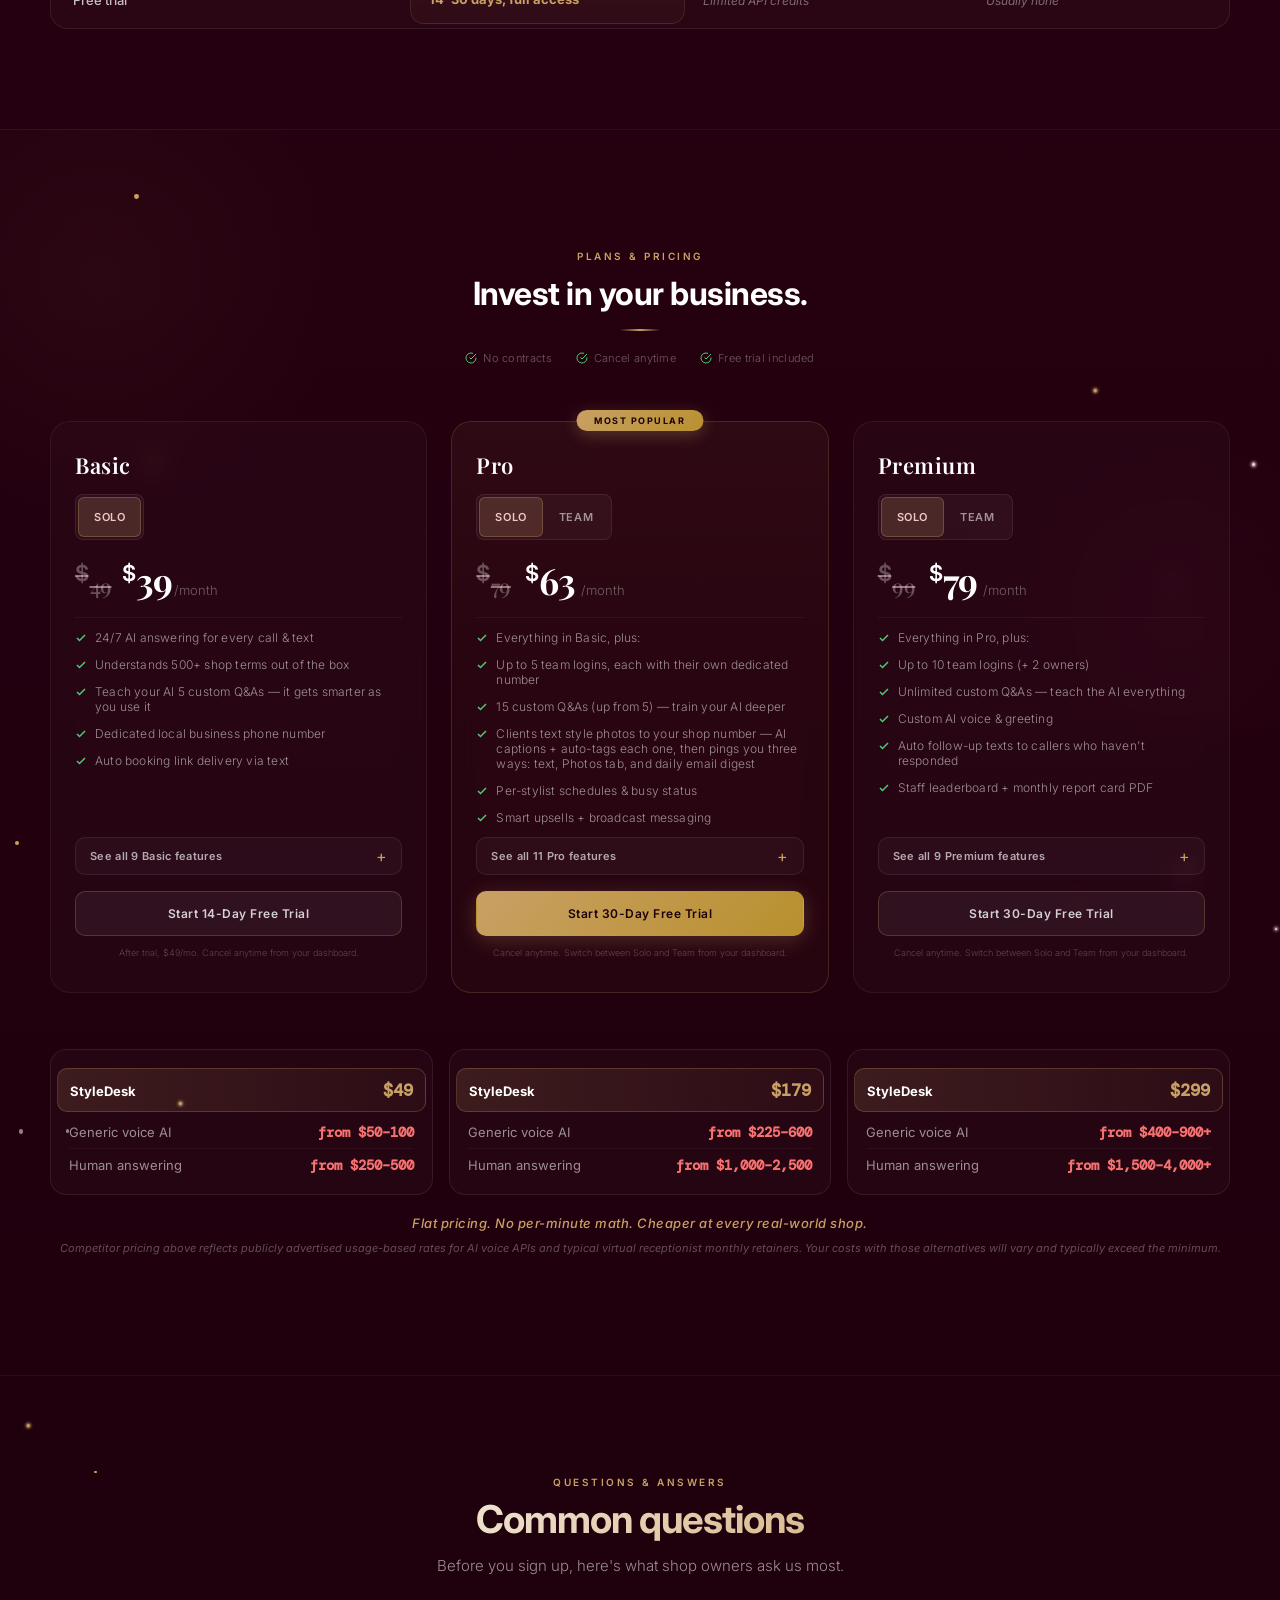
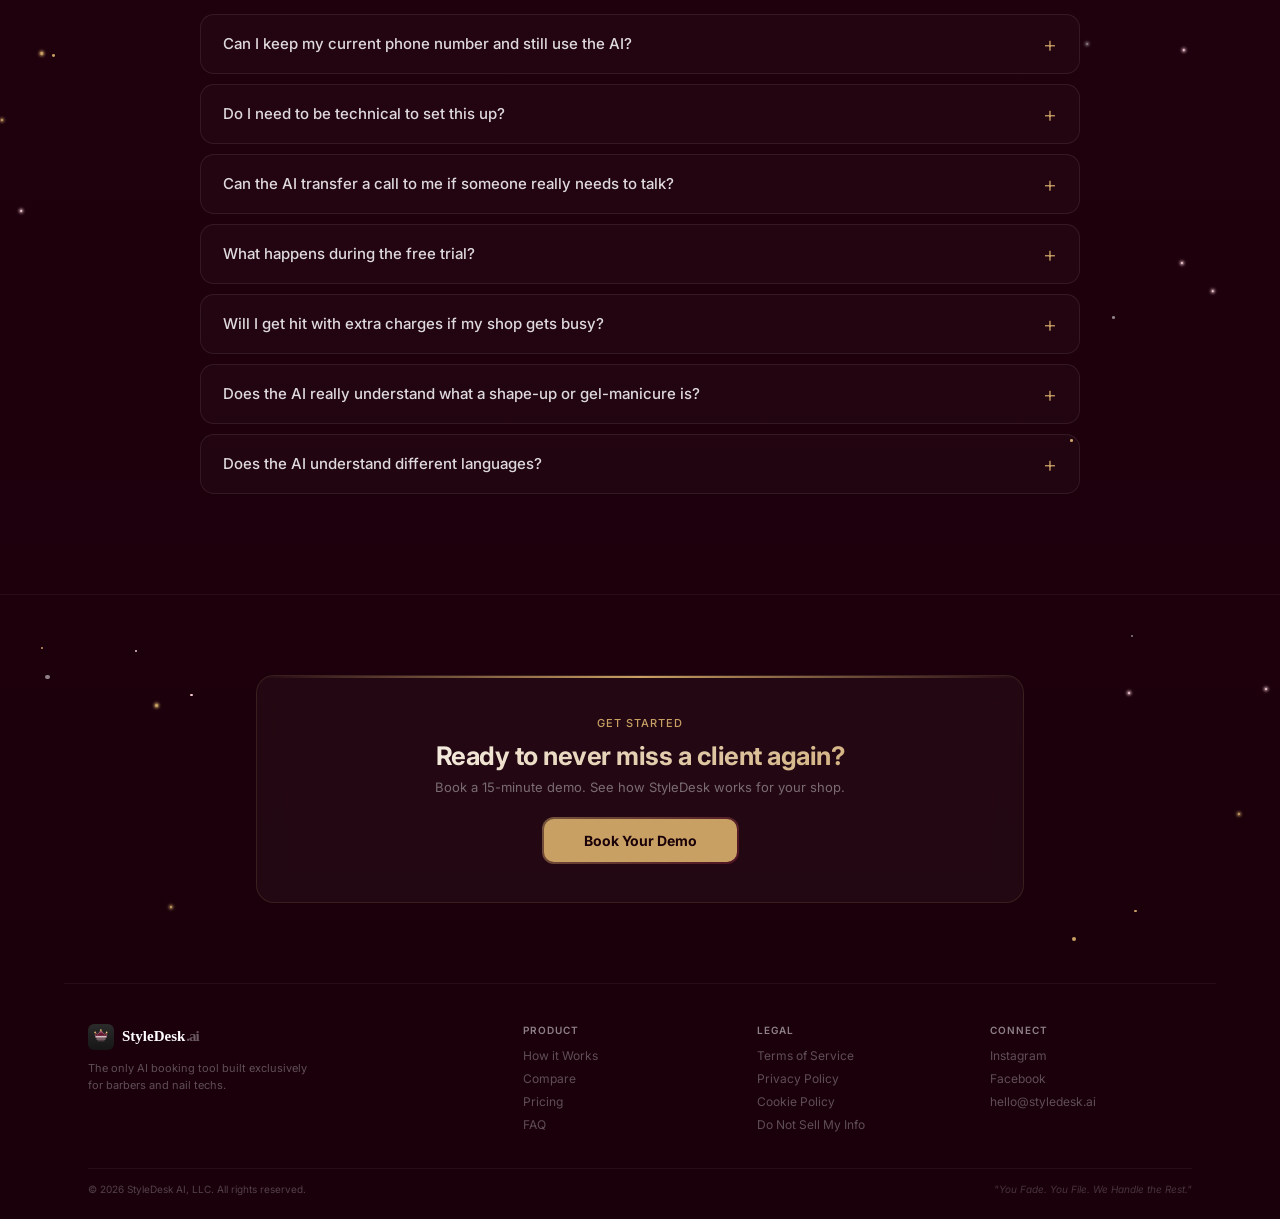
==== commit 16a38bbb: "copy: compare-table — shorten photos-row description Co-Authored-By: Claude Opus 4.7 (1M context) <n" ====
--- a/index.html
+++ b/index.html
@@ -1109,7 +1109,7 @@
             <td><span class="compare-note">Generic. Depends on who answers</span></td>
           </tr>
           <tr>
-            <td>Clients text style photos to your shop number. AI captions + auto-tags each one, then pings you three ways: text, Photos tab, and daily email digest.</td>
+            <td>Clients text style photos. AI captions, tags, and pings you instantly.</td>
             <td class="compare-us"><span class="compare-check">✓</span></td>
             <td><span class="compare-x">✕</span></td>
             <td><span class="compare-x">✕</span></td>
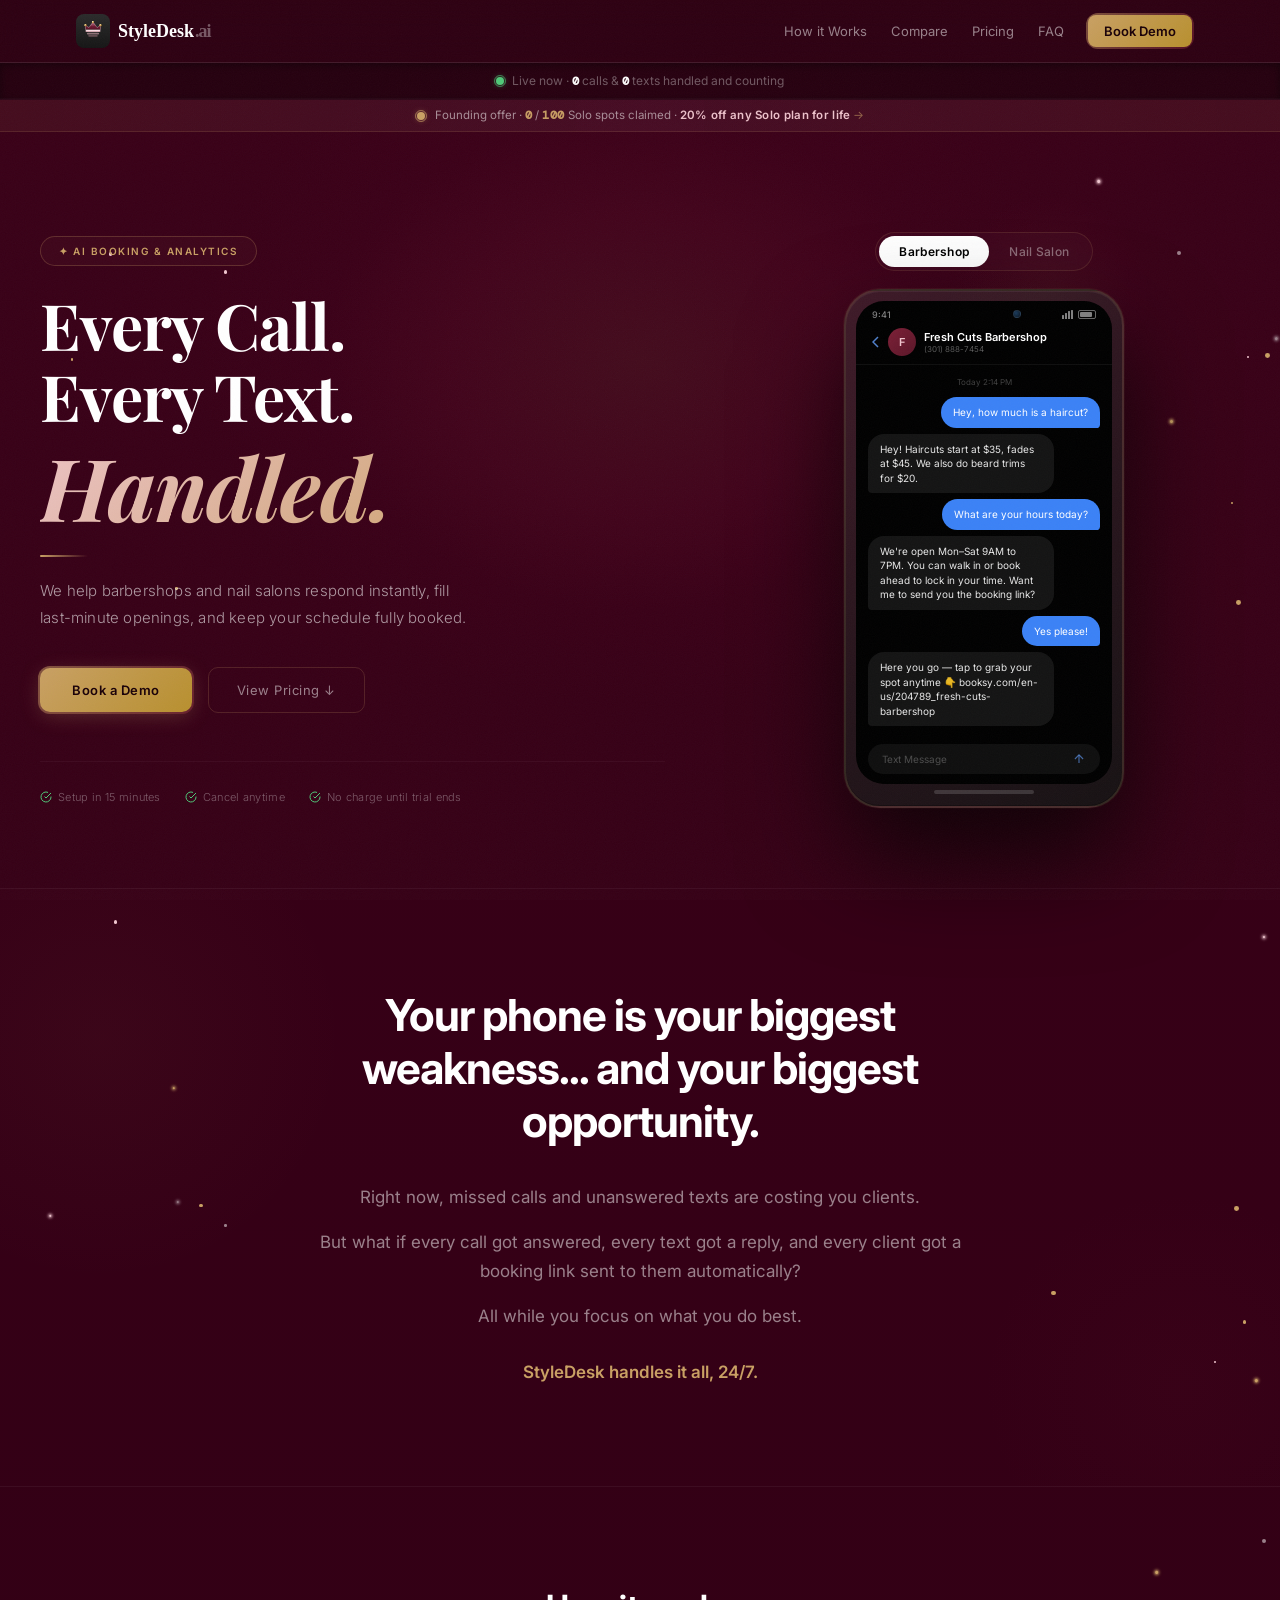
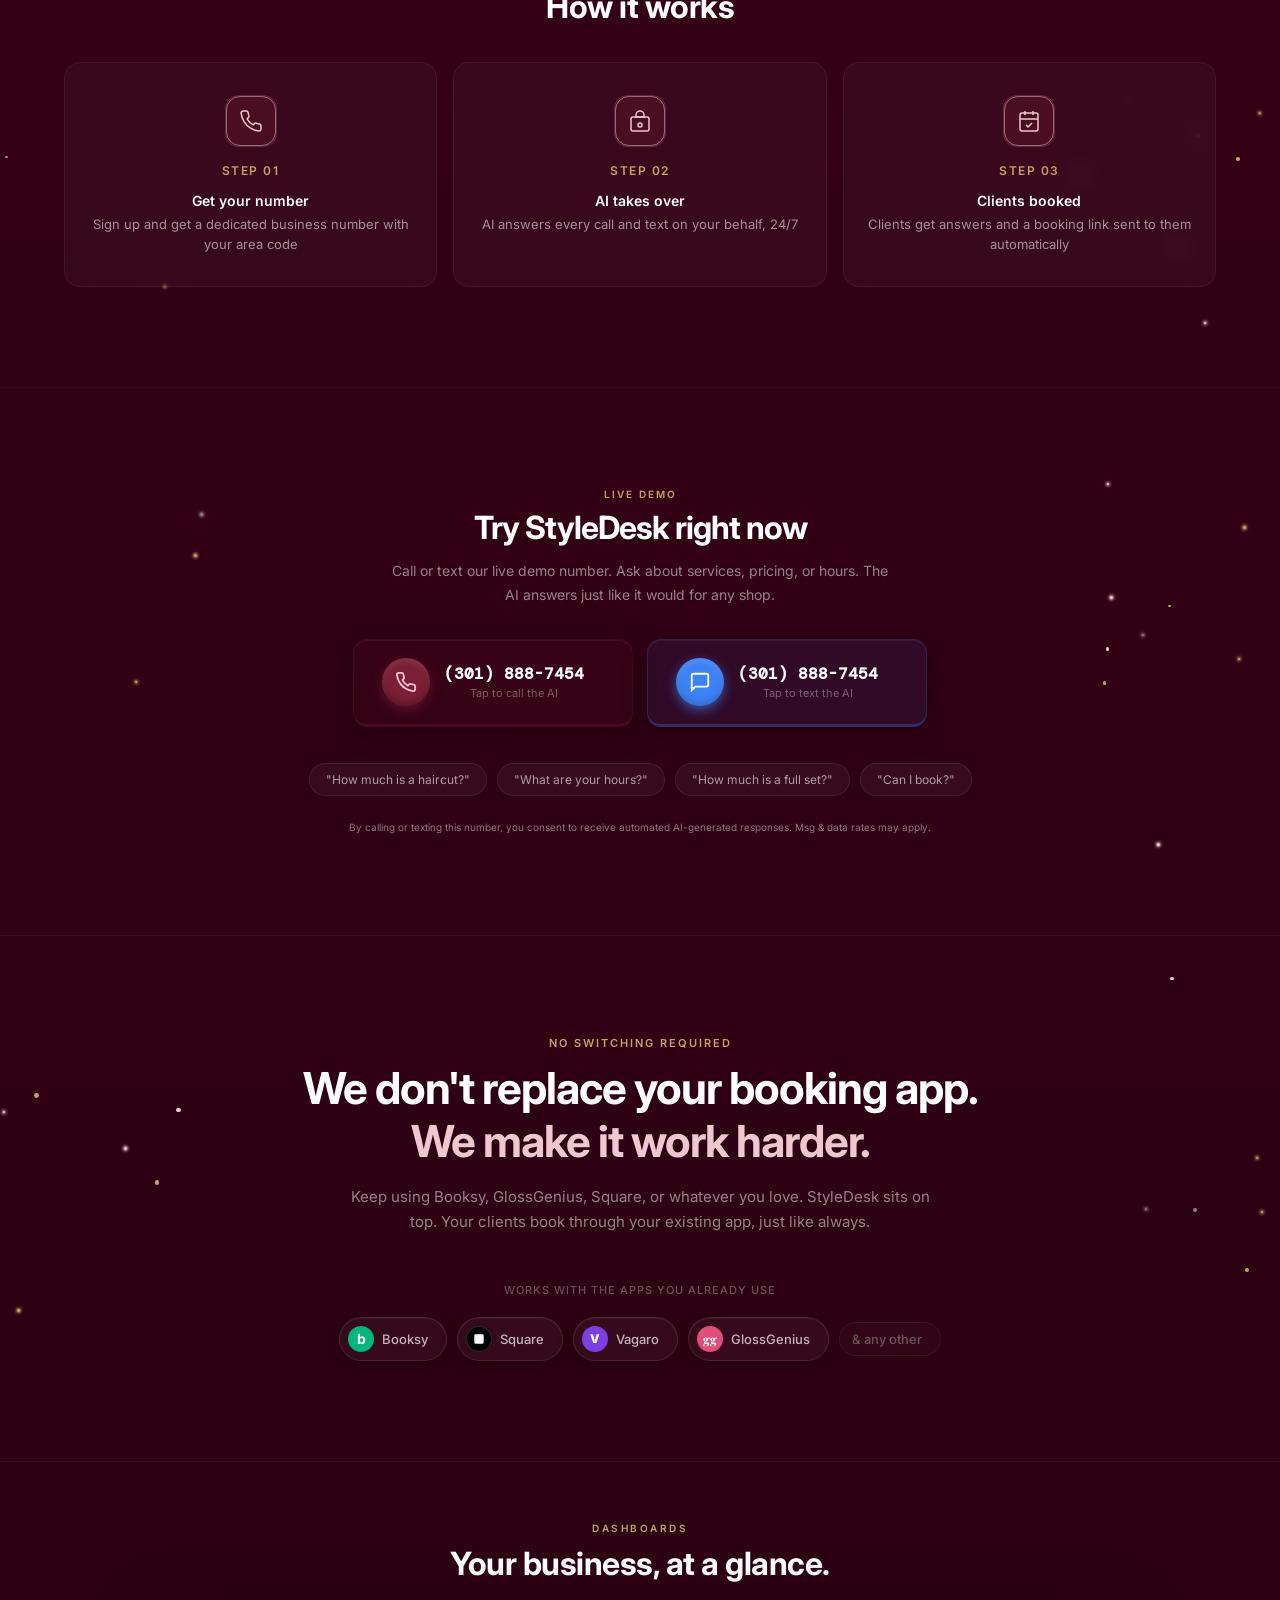
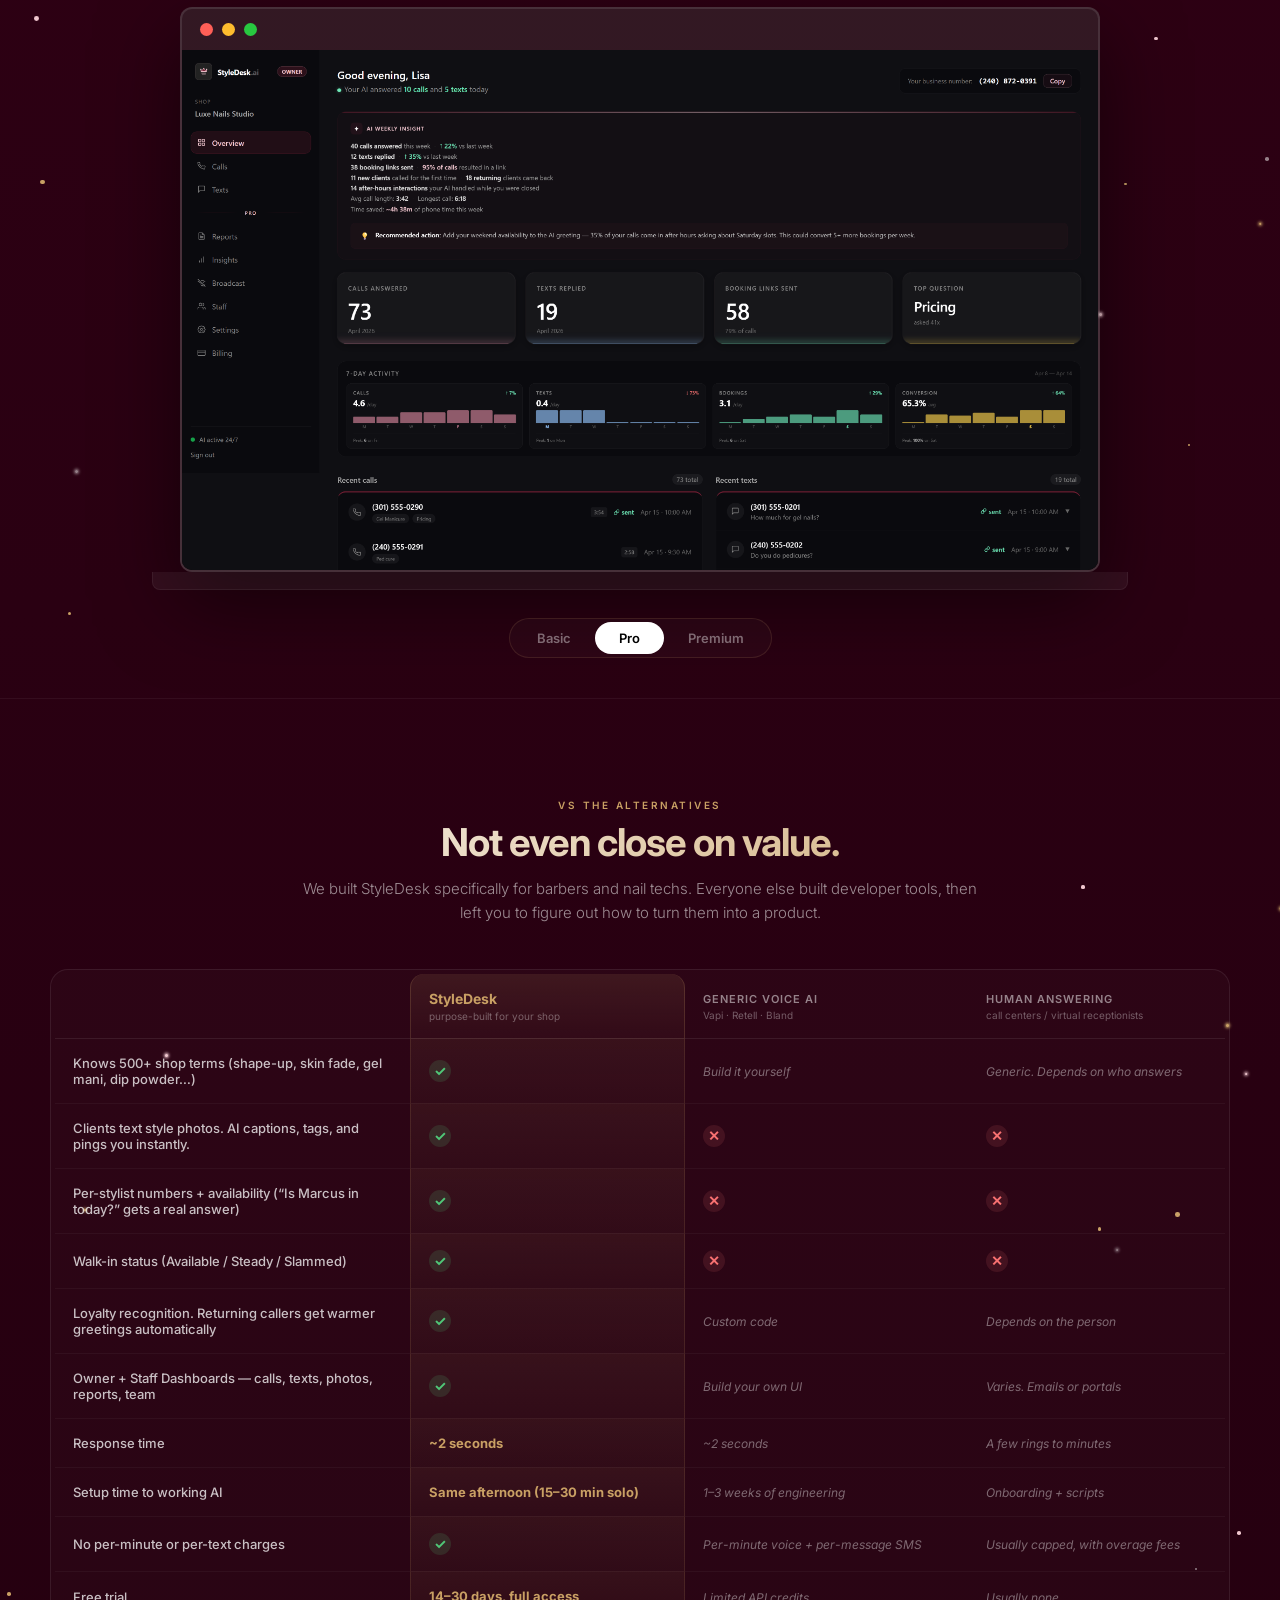
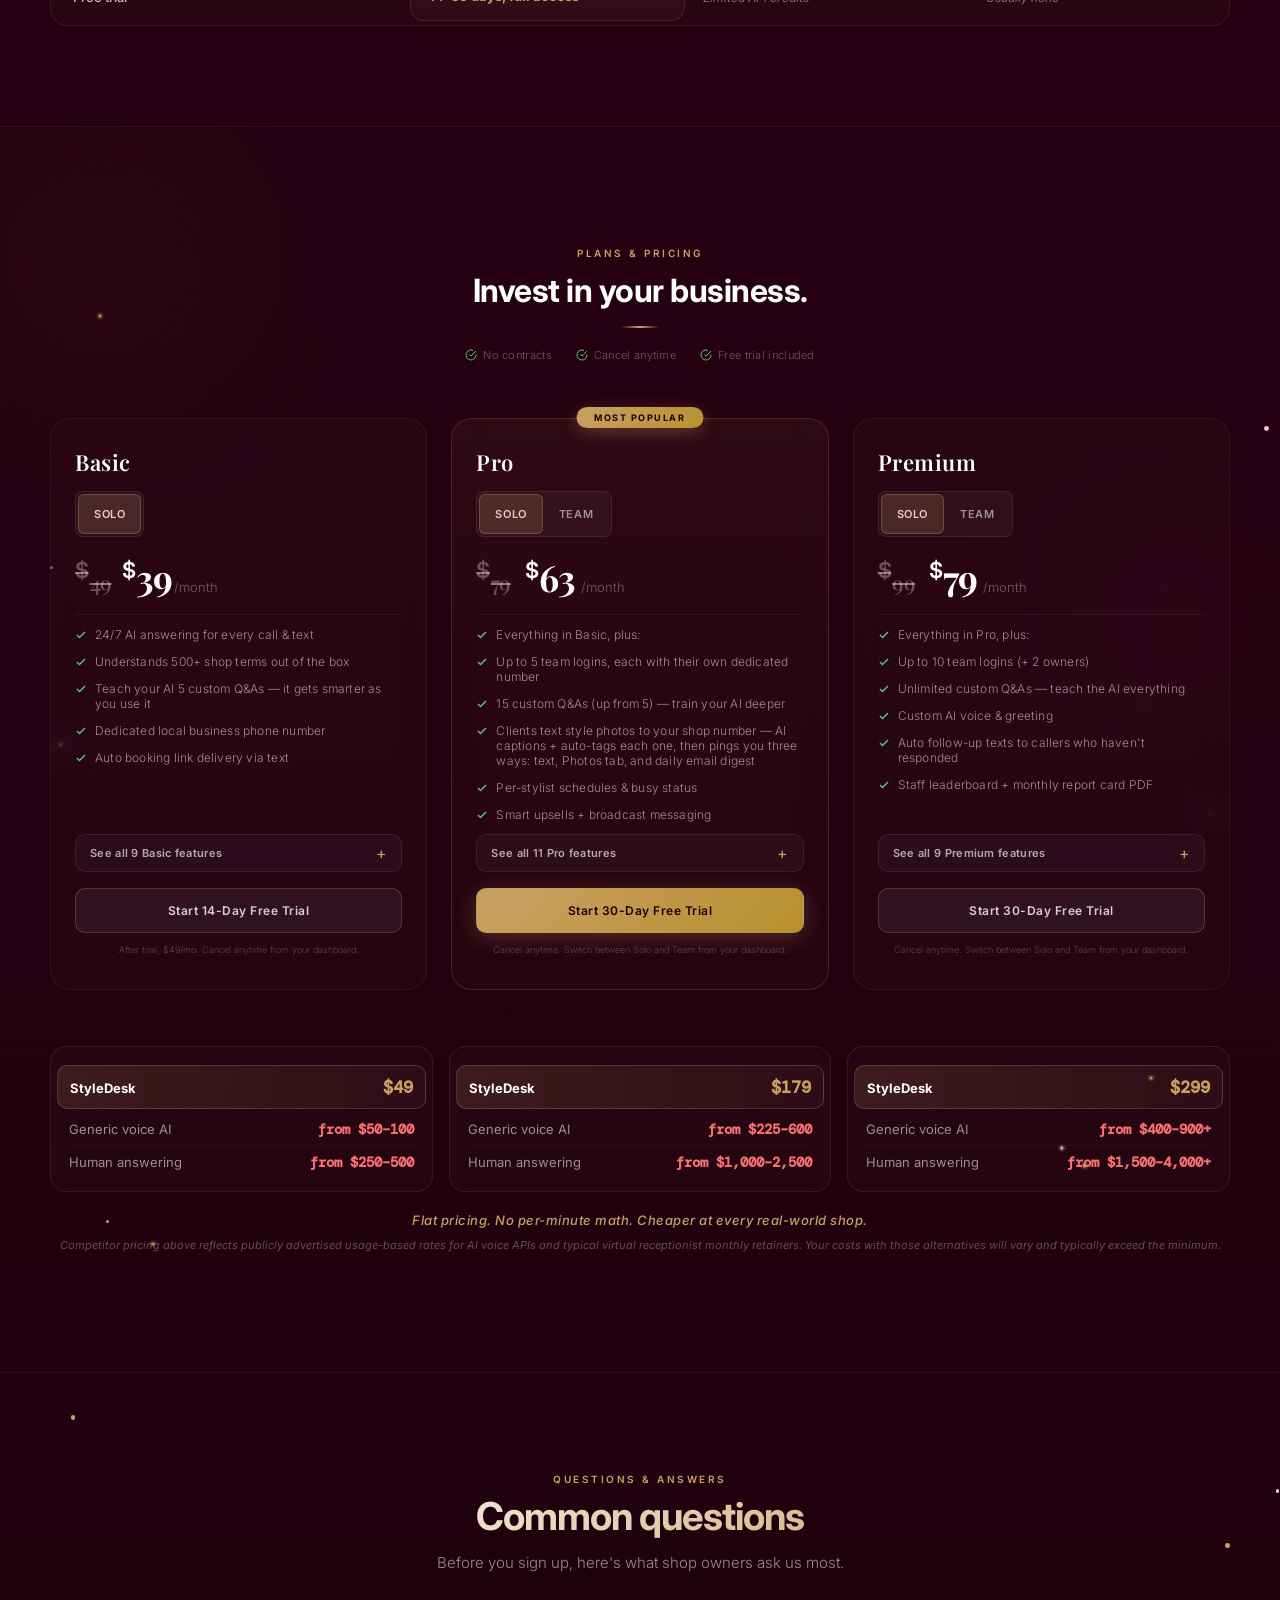
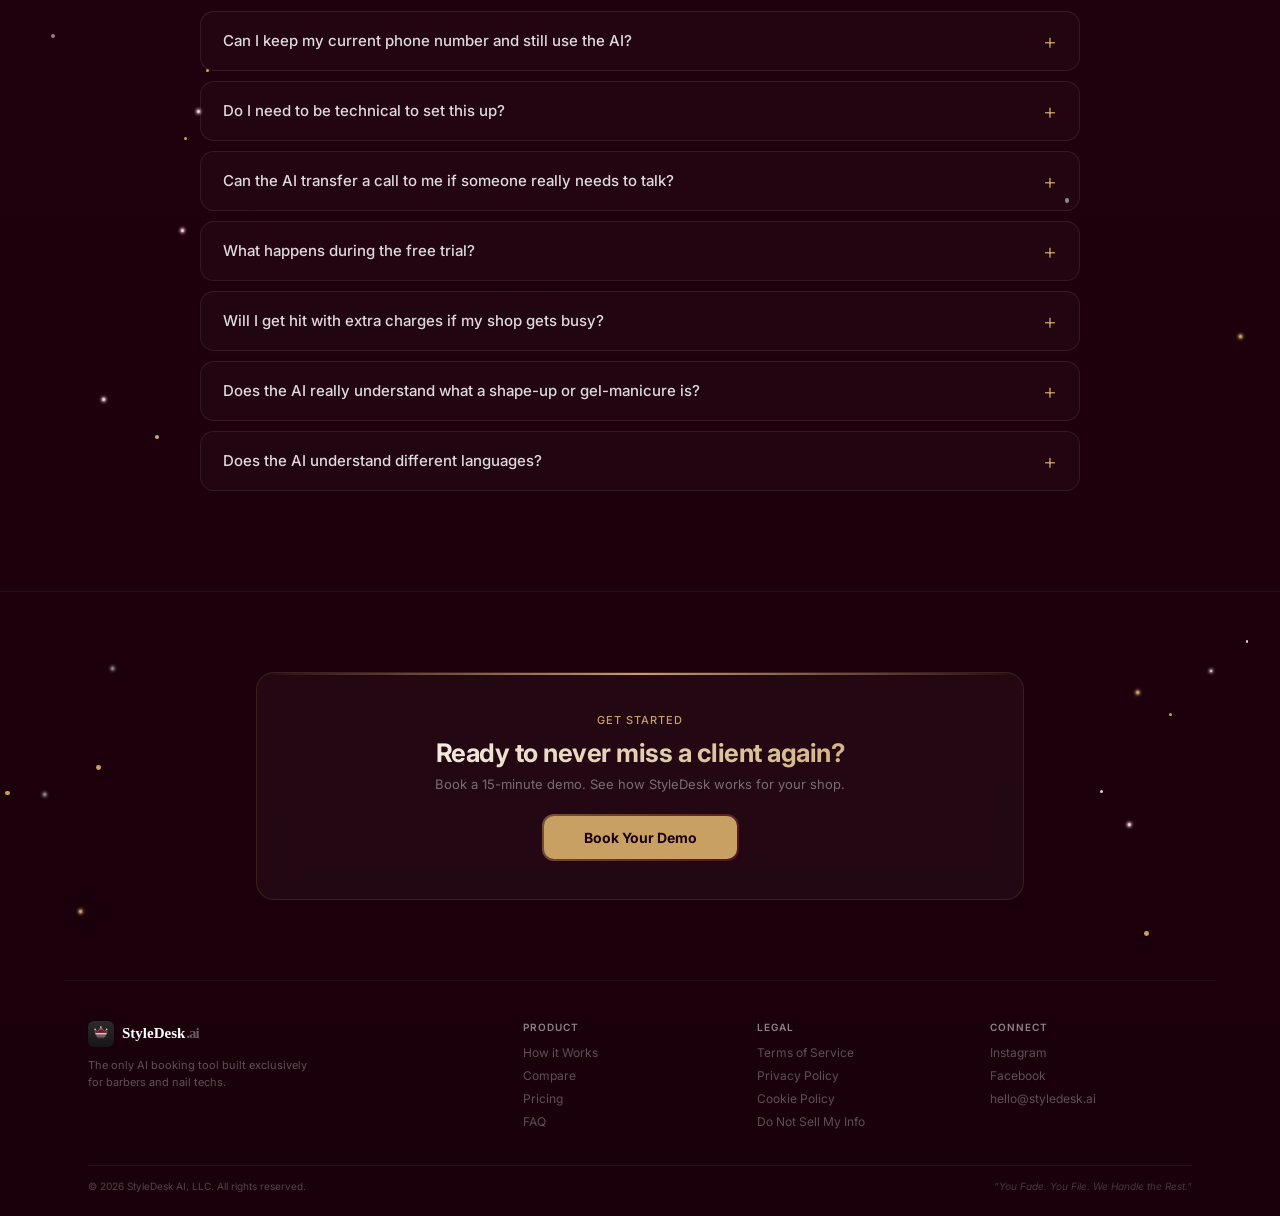
==== commit f642408d: "ui: live-demo — shrink consent disclaimer 12px → 10px Co-Authored-By: Claude Opus 4.7 (1M context) <" ====
--- a/index.html
+++ b/index.html
@@ -1016,7 +1016,7 @@
         <div class="try-pill">"How much is a full set?"</div>
         <div class="try-pill">"Can I book?"</div>
       </div>
-      <p style="font-size: 12px; color: rgba(255,255,255,0.45); line-height: 1.5;">By calling or texting this number, you consent to receive automated AI-generated responses. Msg &amp; data rates may apply.</p>
+      <p style="font-size: 10px; color: rgba(255,255,255,0.45); line-height: 1.5;">By calling or texting this number, you consent to receive automated AI-generated responses. Msg &amp; data rates may apply.</p>
     </div>
   </section>
 
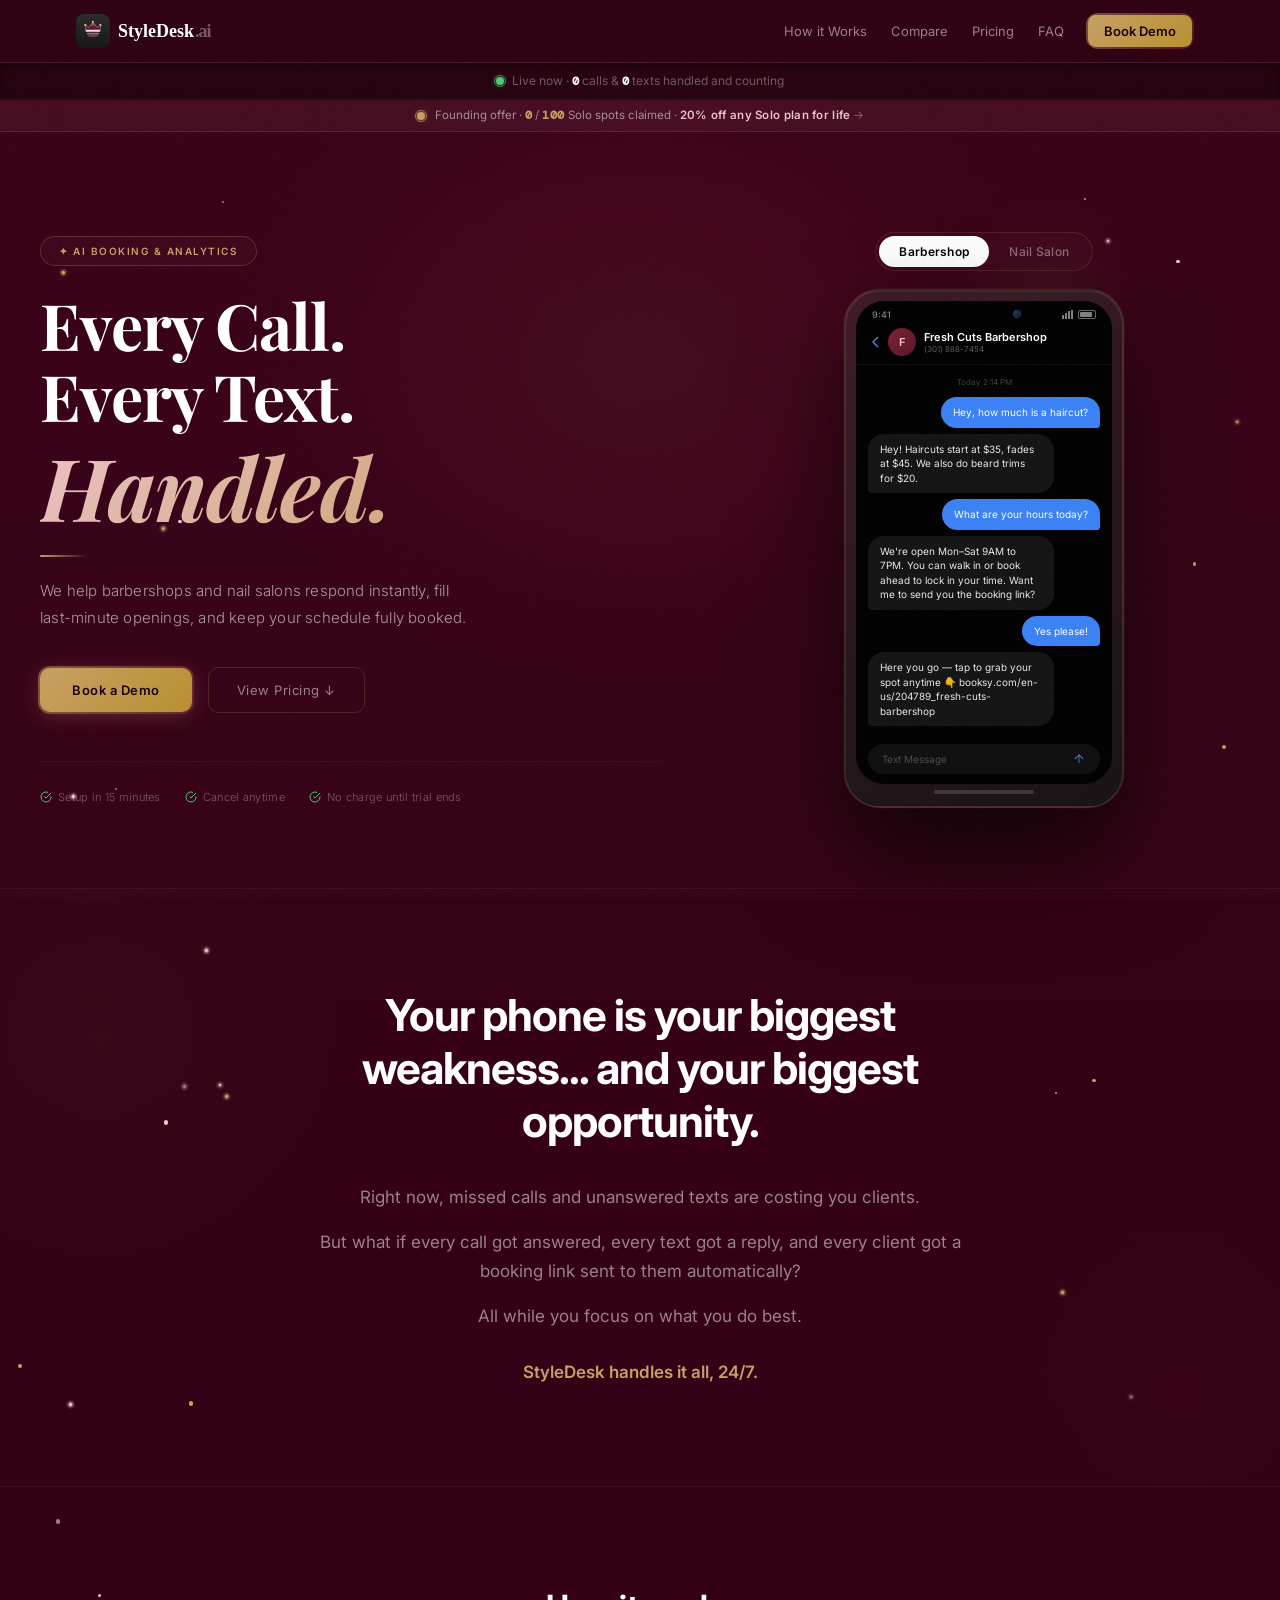
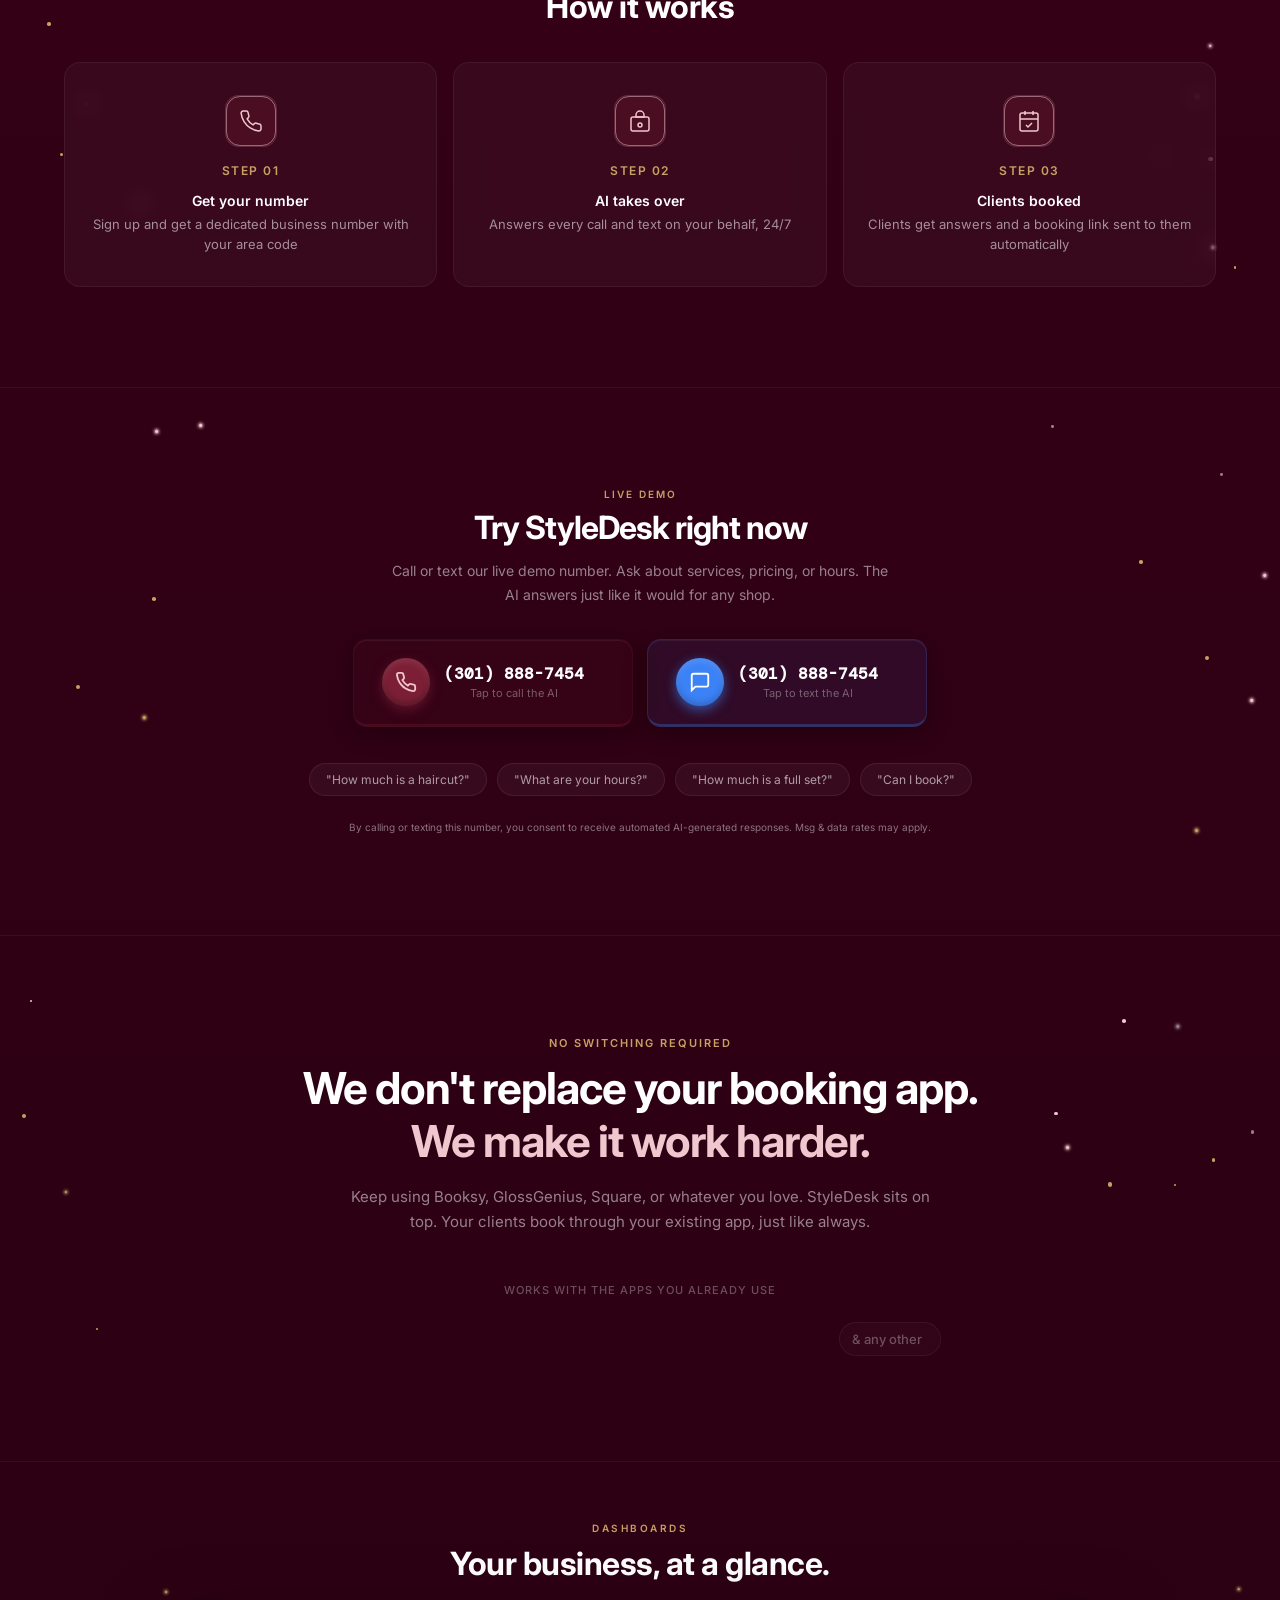
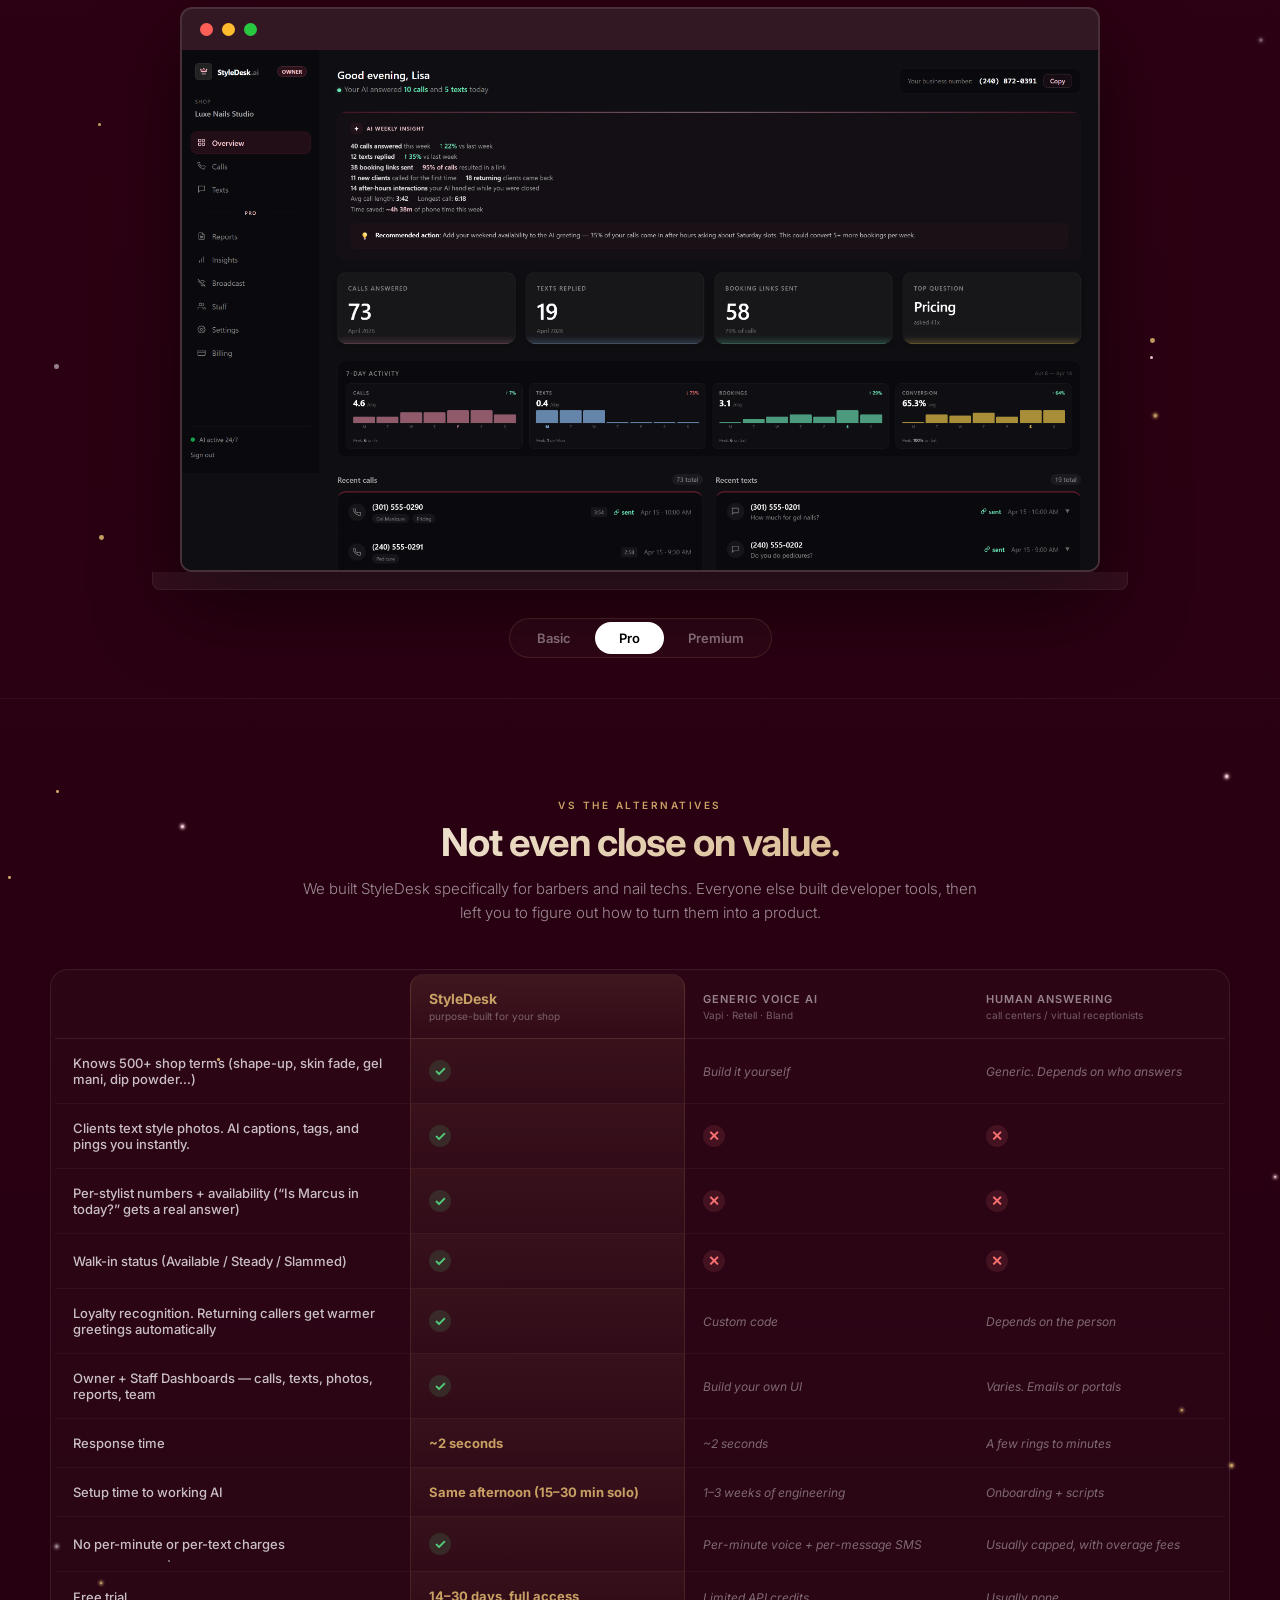
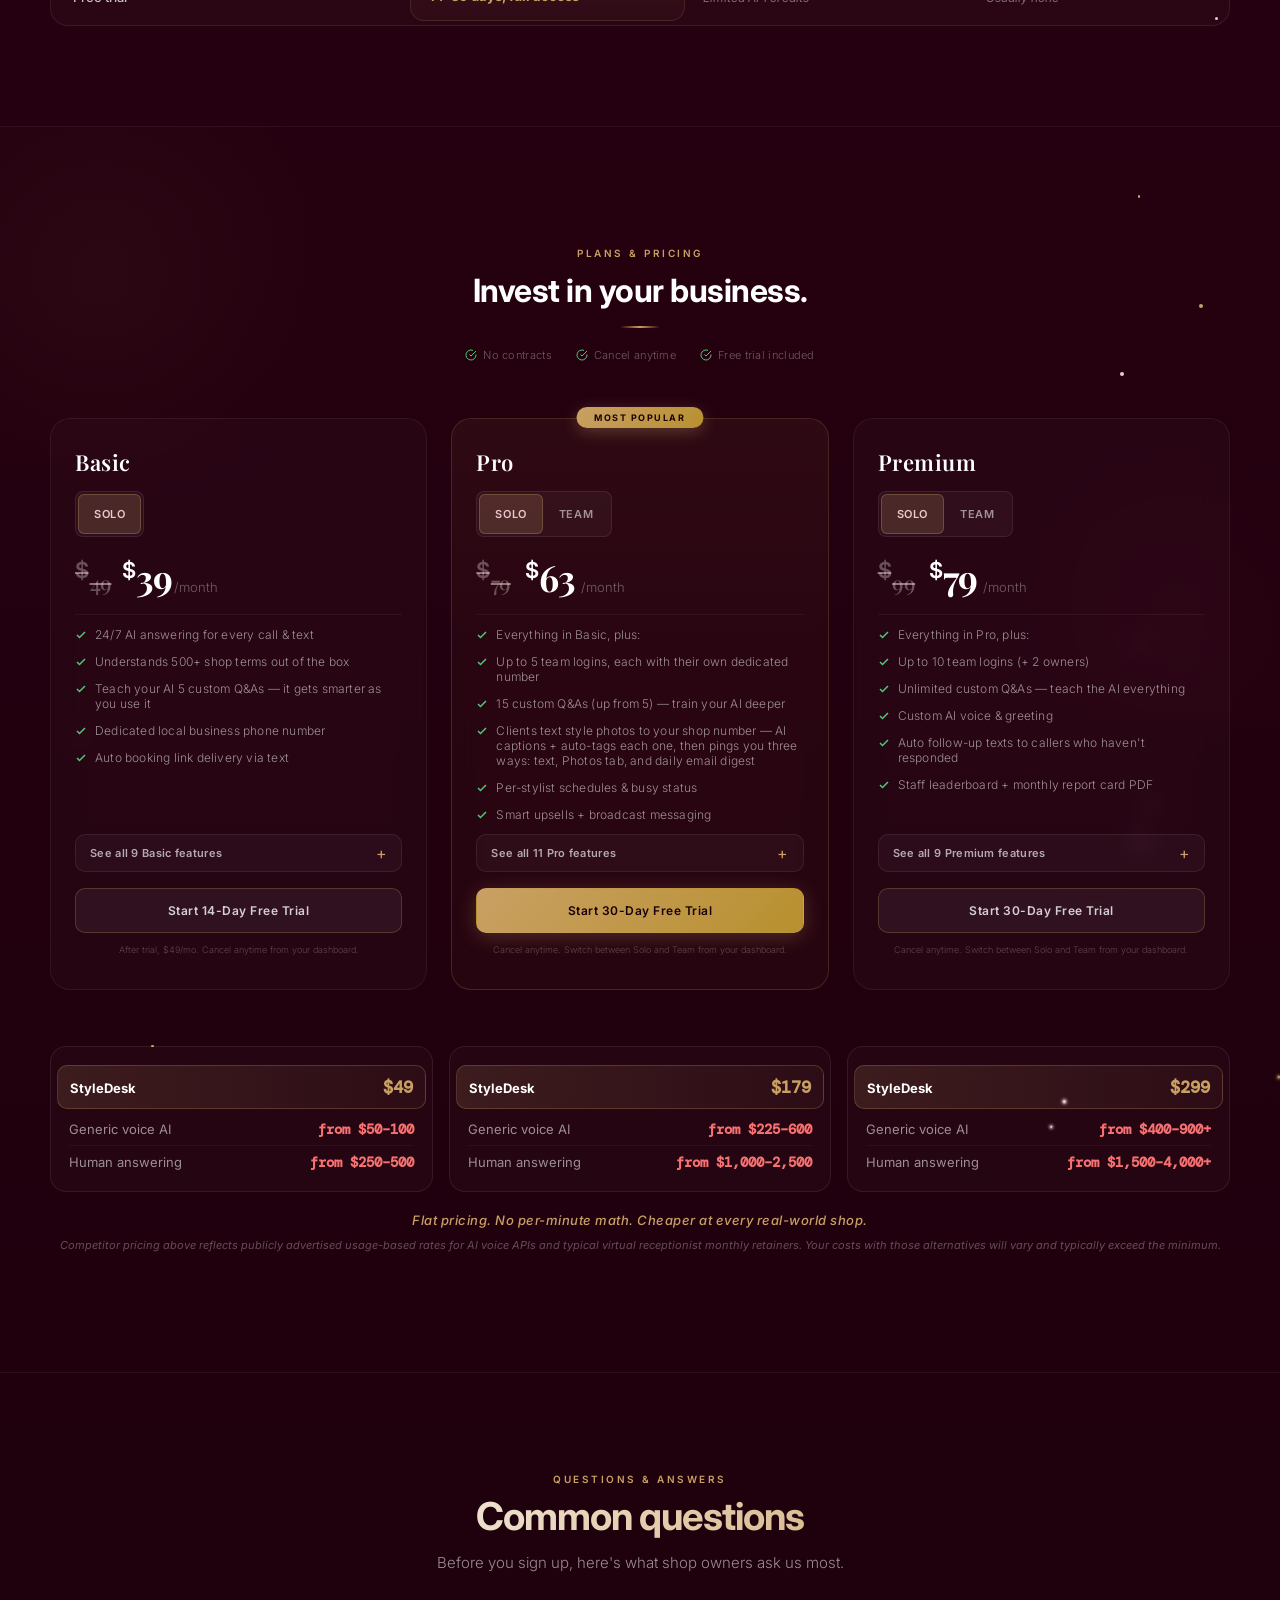
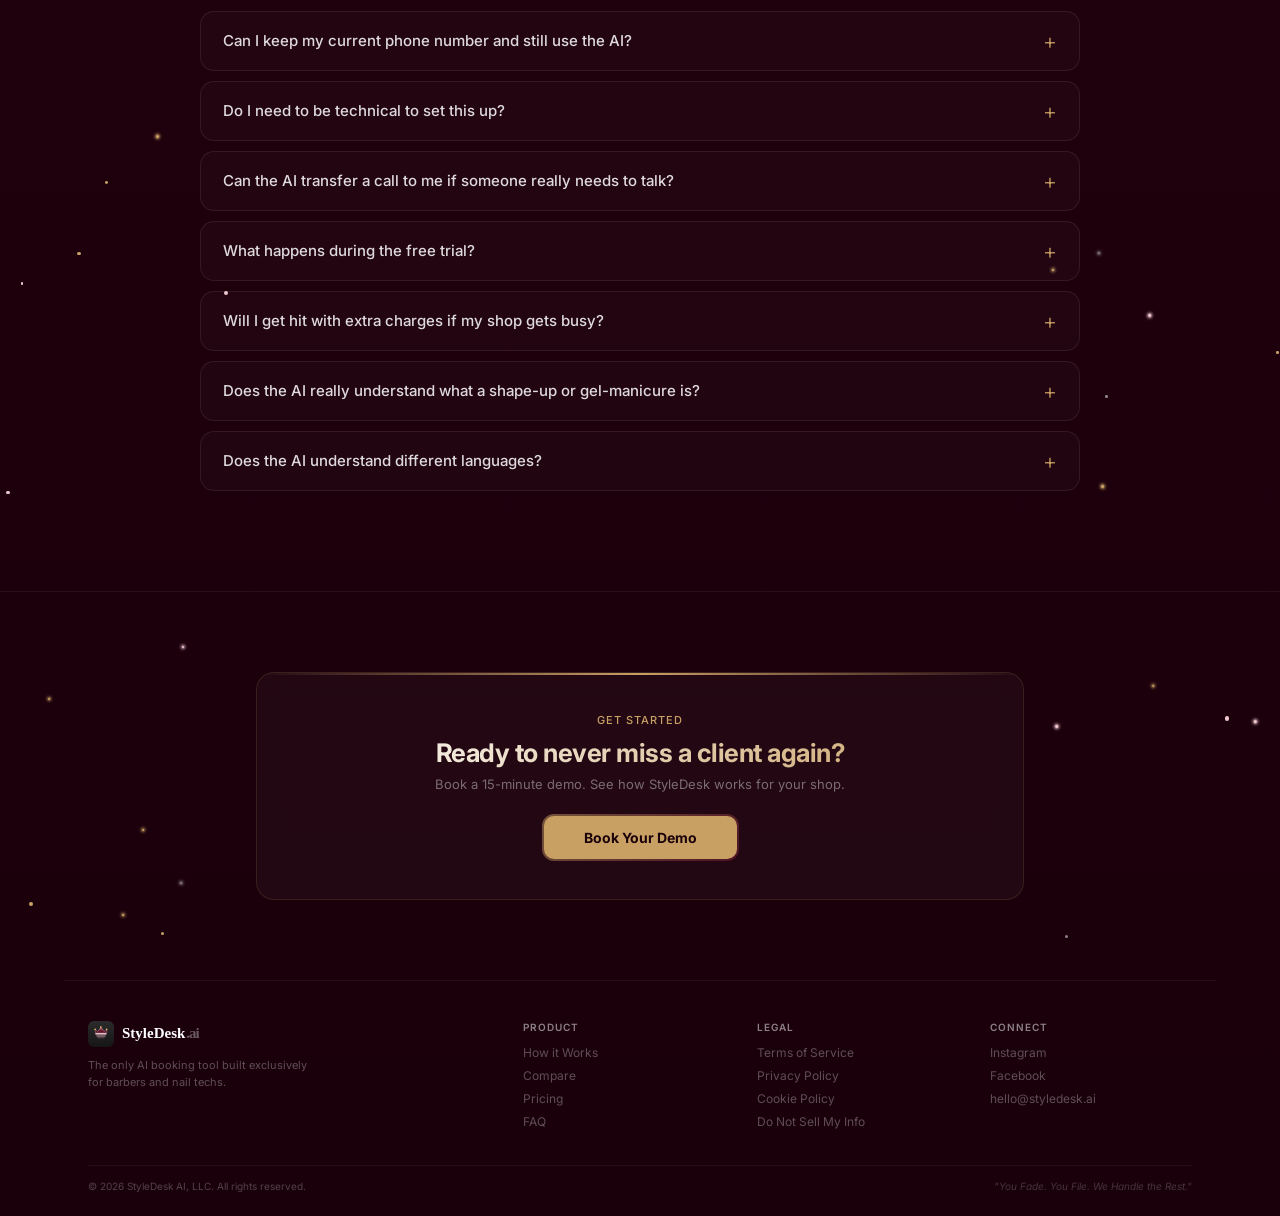
==== commit a9d63a4f: "copy: How it works step 2 — drop redundant "AI" from description Title already says "AI takes over";" ====
--- a/index.html
+++ b/index.html
@@ -973,7 +973,7 @@
         <div class="step-icon"><div class="pulse-ring"></div><div class="pulse-ring"></div><div class="pulse-ring"></div><svg width="24" height="24" viewBox="0 0 24 24" fill="none" stroke="#f0c6cf" stroke-width="1.5"><path d="M12 2a4 4 0 014 4v2H8V6a4 4 0 014-4z"/><rect x="3" y="8" width="18" height="14" rx="2"/><circle cx="12" cy="16" r="2"/></svg></div>
         <div class="step-num">Step 02</div>
         <div class="step-title">AI takes over</div>
-        <p>AI answers every call and text on your behalf, 24/7</p>
+        <p>Answers every call and text on your behalf, 24/7</p>
       </div>
       <div class="step-card glass reveal reveal-delay-3">
         <div class="step-icon"><div class="pulse-ring"></div><div class="pulse-ring"></div><div class="pulse-ring"></div><svg width="24" height="24" viewBox="0 0 24 24" fill="none" stroke="#f0c6cf" stroke-width="1.5"><rect x="3" y="4" width="18" height="18" rx="2"/><path d="M16 2v4M8 2v4M3 10h18"/><path d="M9 16l2 2 4-4"/></svg></div>
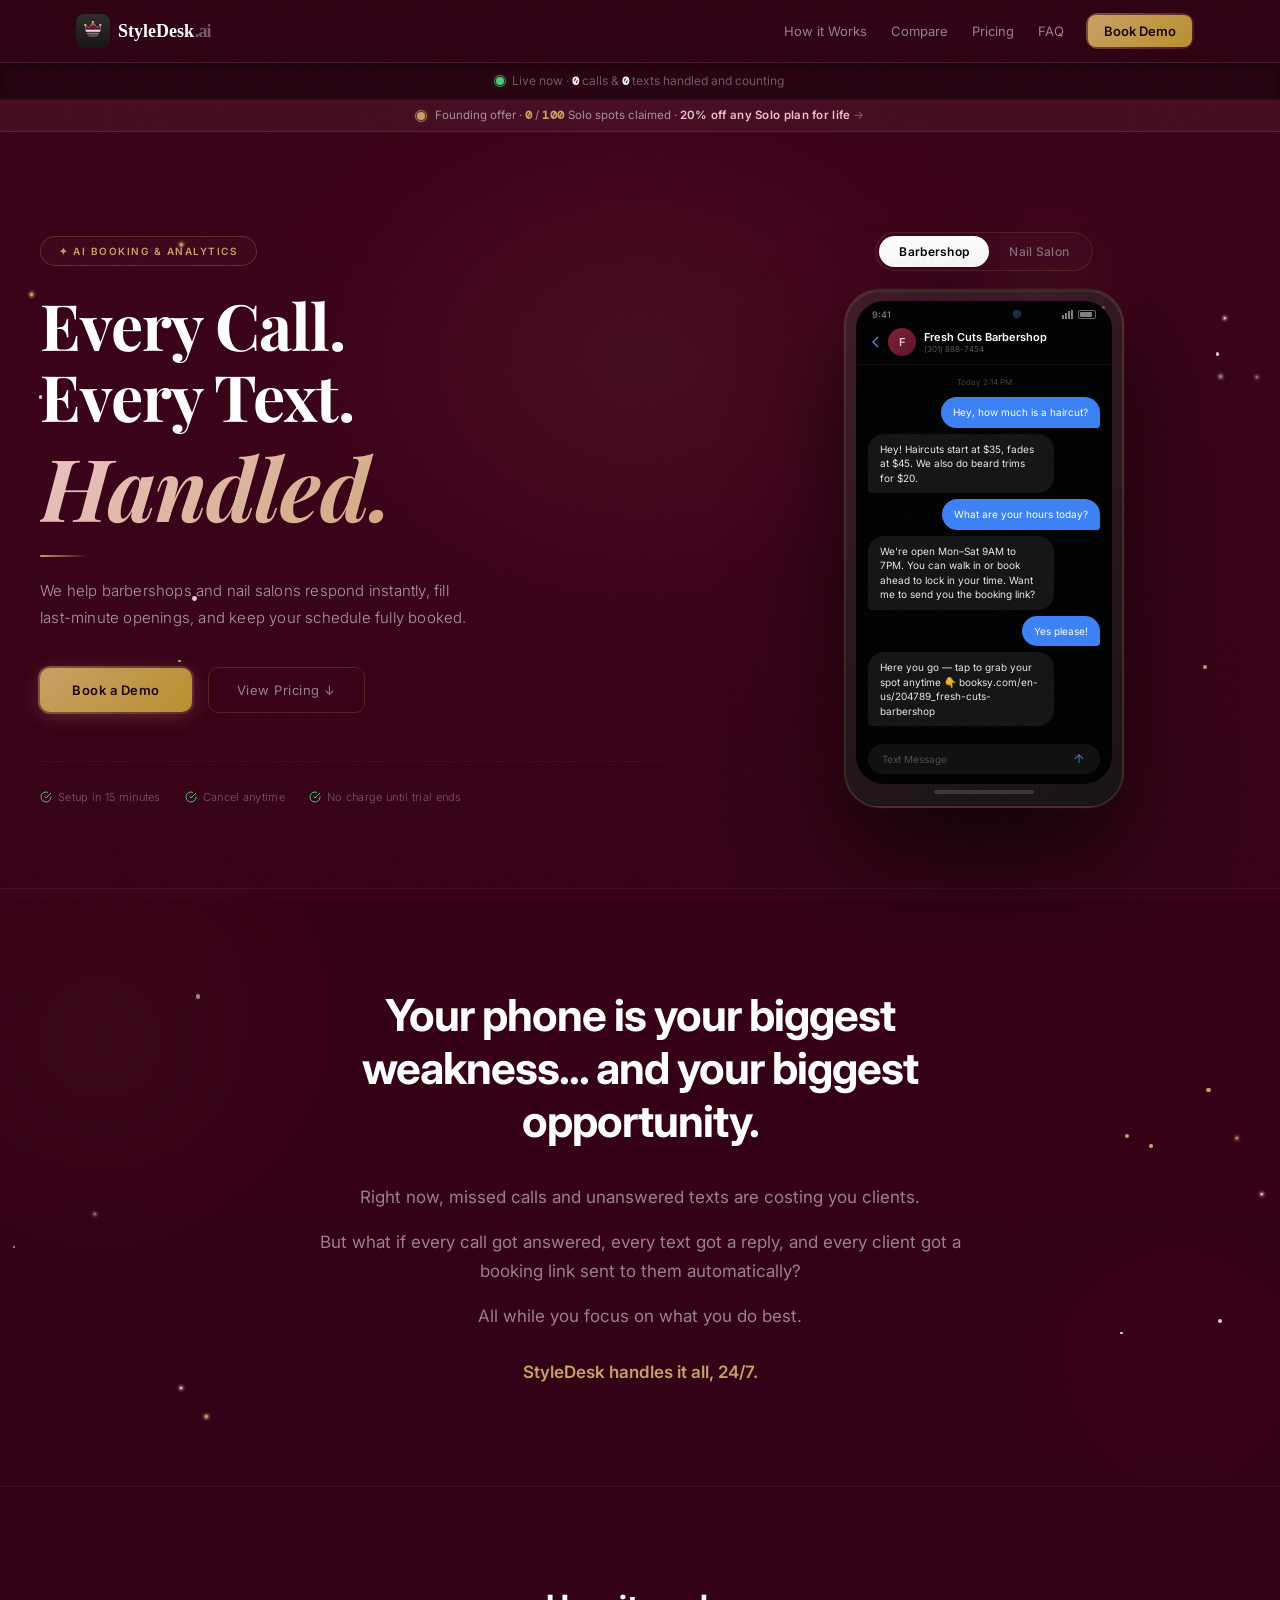
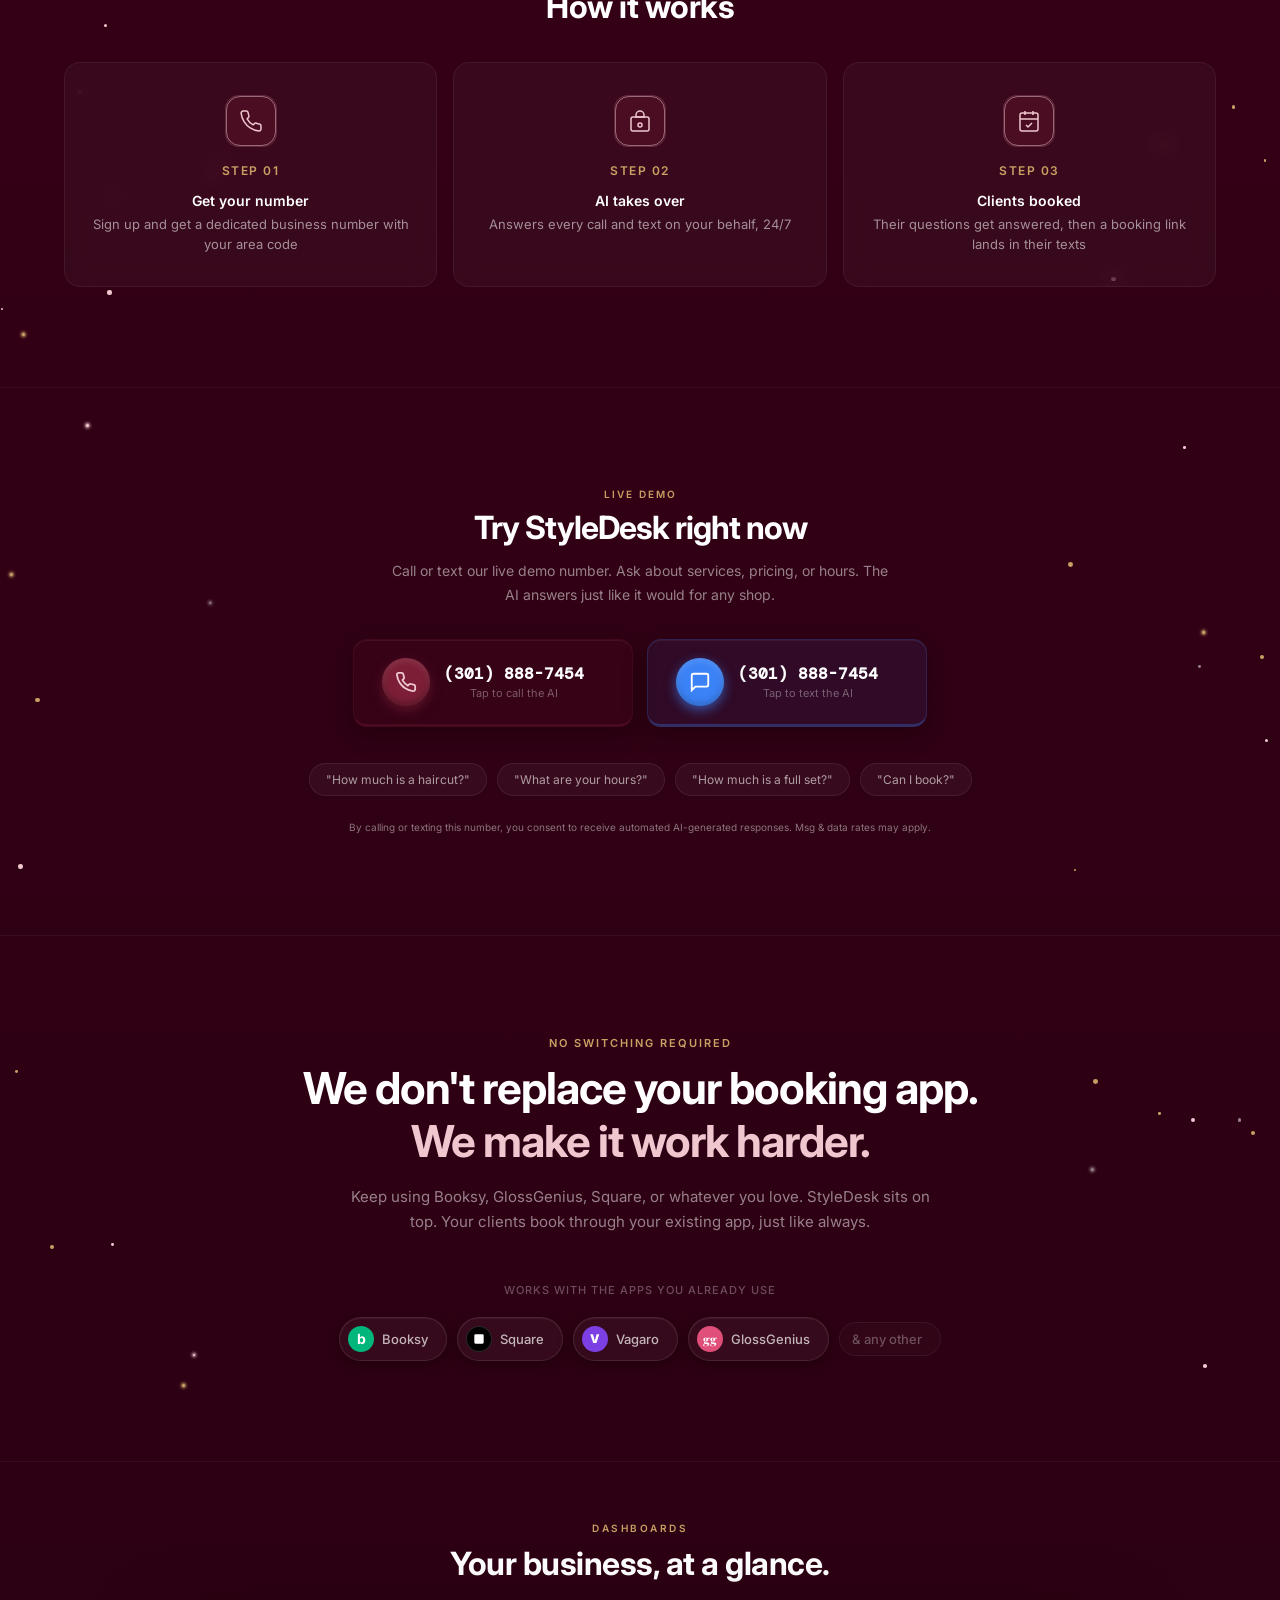
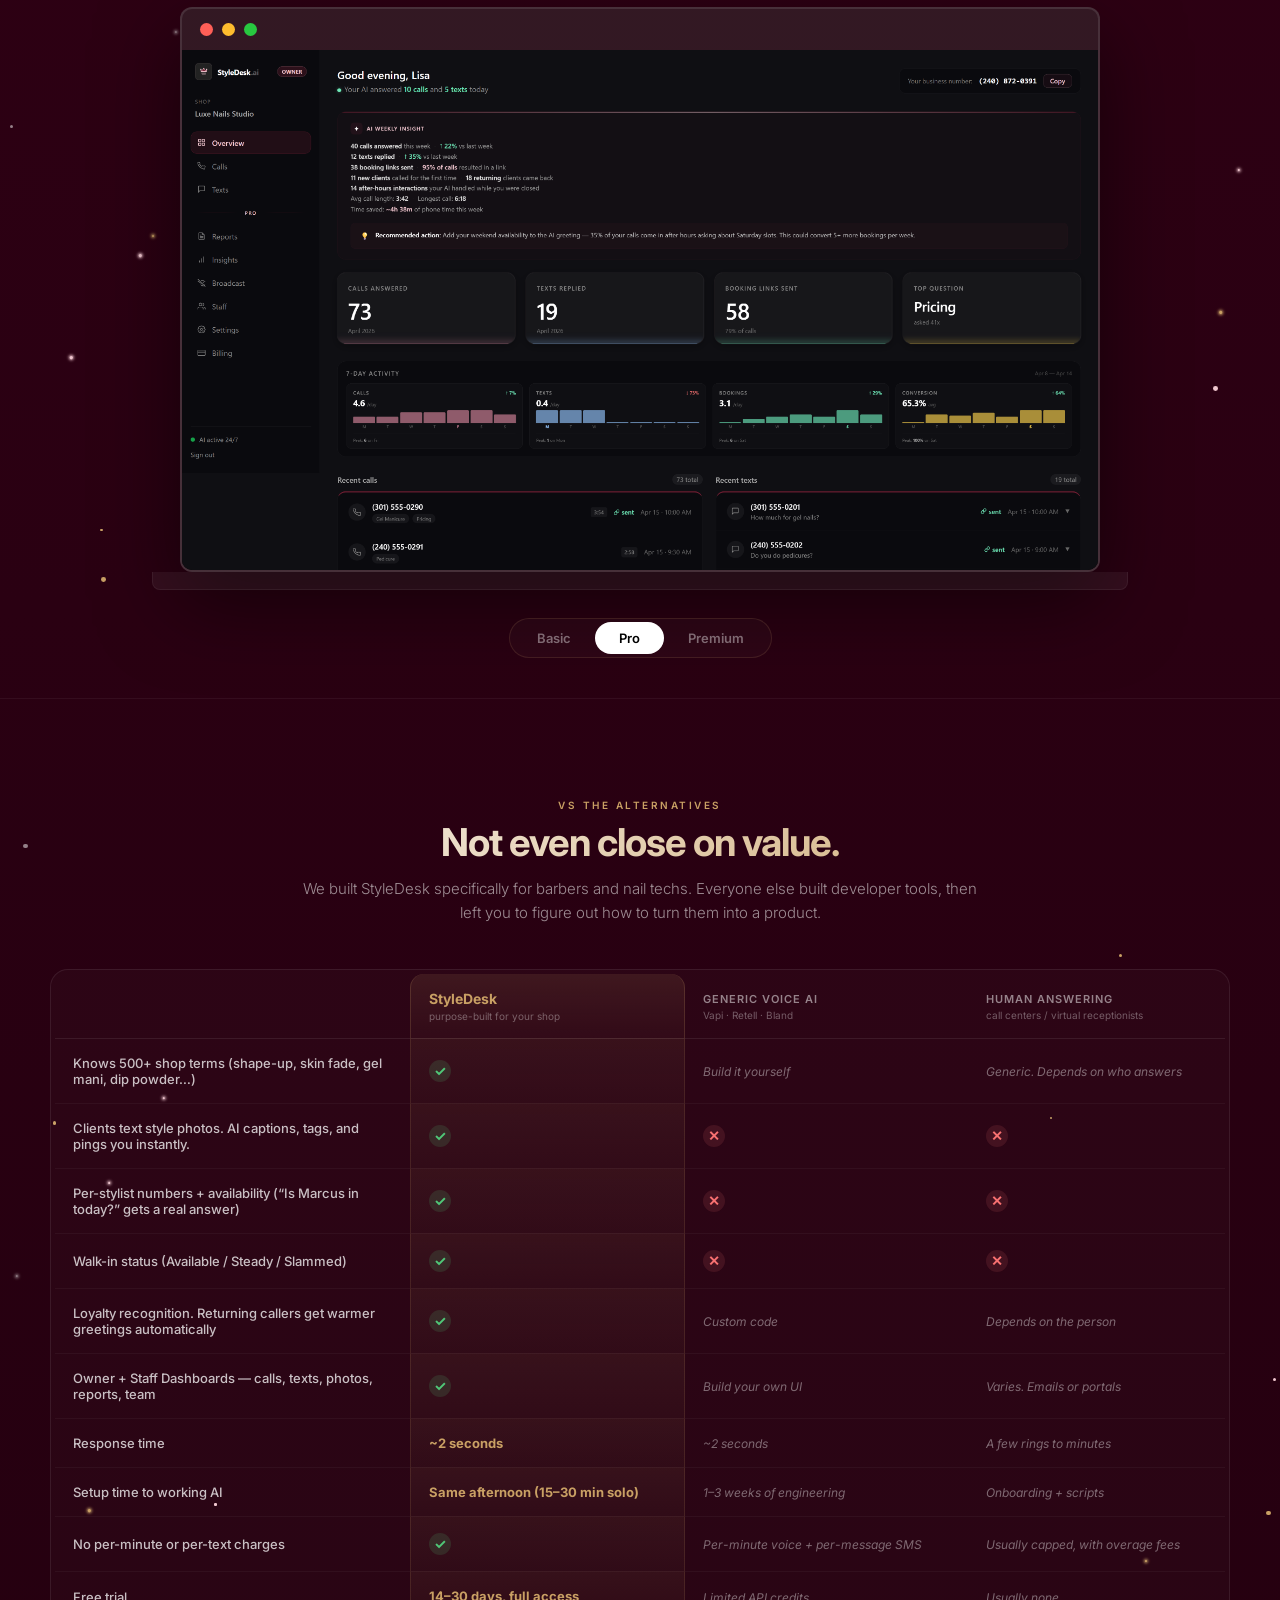
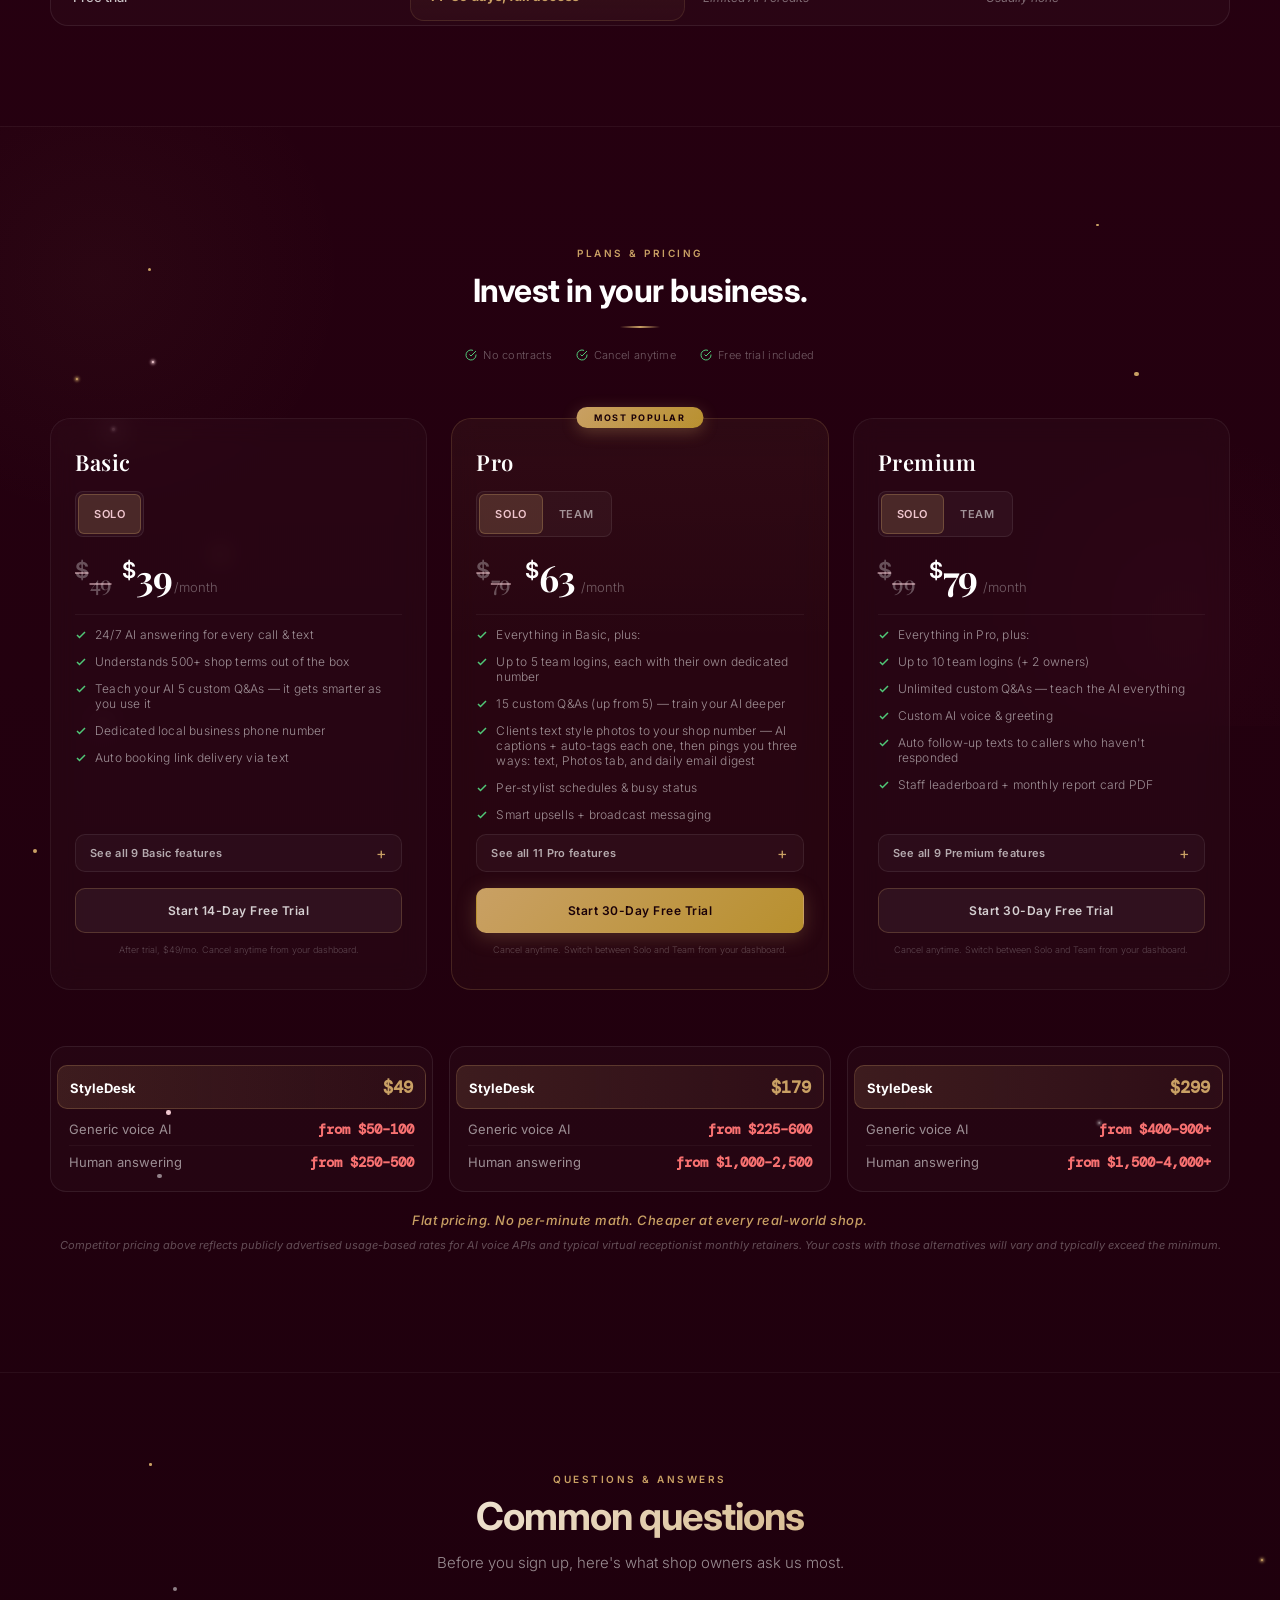
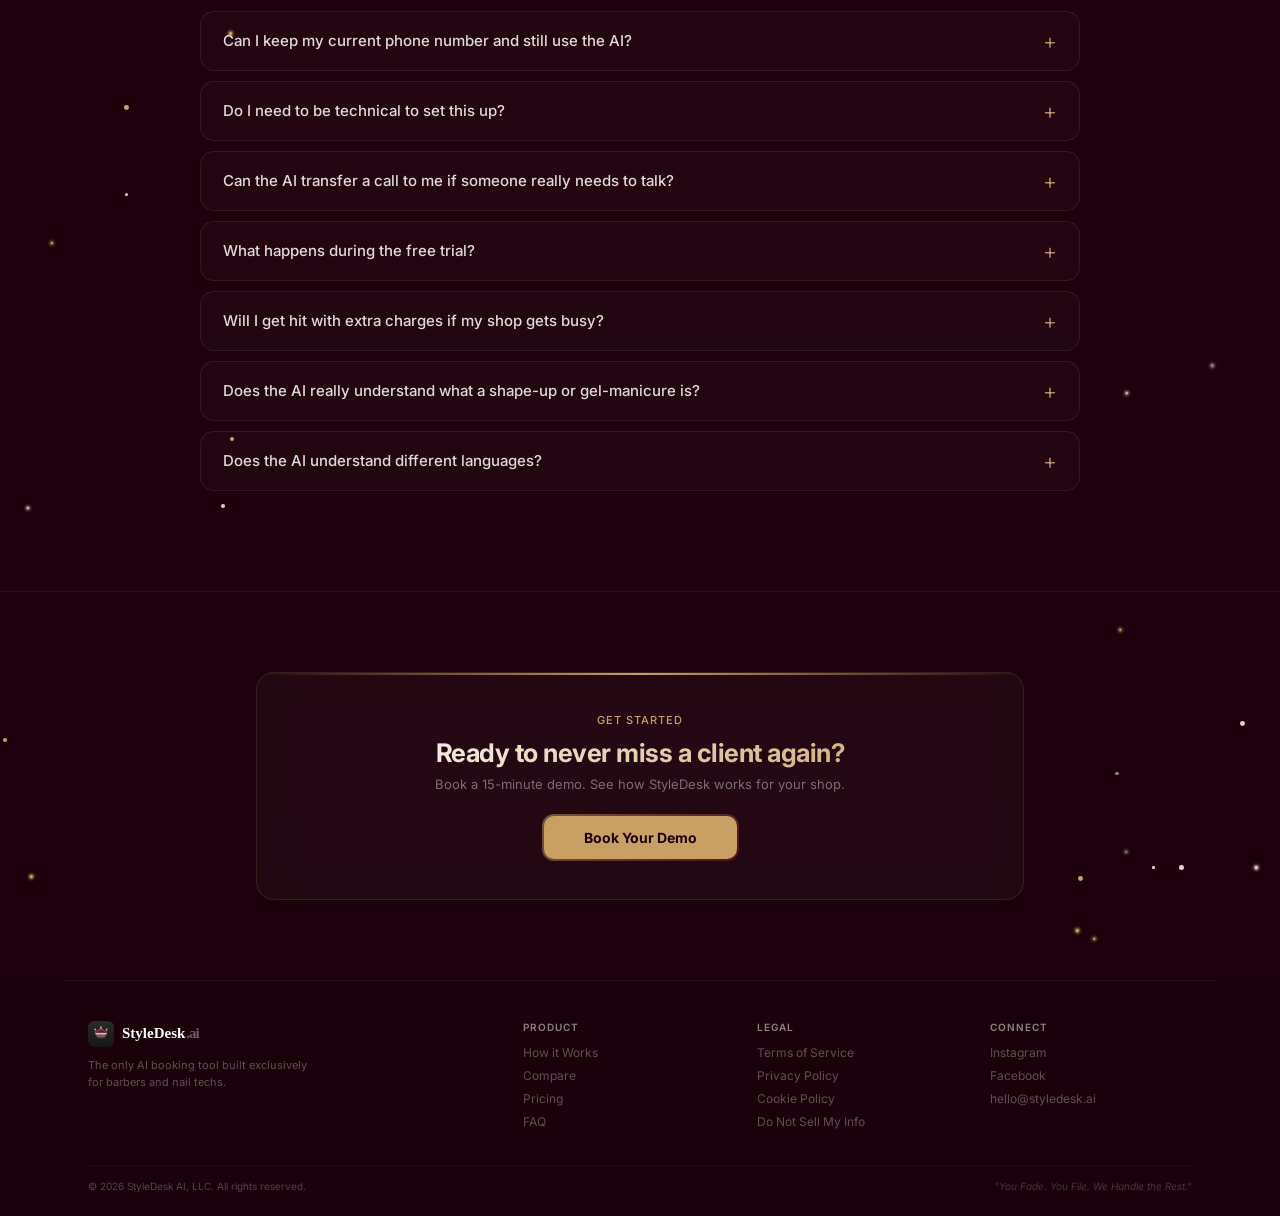
==== commit 22e1f899: "copy: How it works step 3 — concrete, narrative phrasing "Clients get answers and a booking link sen" ====
--- a/index.html
+++ b/index.html
@@ -979,7 +979,7 @@
         <div class="step-icon"><div class="pulse-ring"></div><div class="pulse-ring"></div><div class="pulse-ring"></div><svg width="24" height="24" viewBox="0 0 24 24" fill="none" stroke="#f0c6cf" stroke-width="1.5"><rect x="3" y="4" width="18" height="18" rx="2"/><path d="M16 2v4M8 2v4M3 10h18"/><path d="M9 16l2 2 4-4"/></svg></div>
         <div class="step-num">Step 03</div>
         <div class="step-title">Clients booked</div>
-        <p>Clients get answers and a booking link sent to them automatically</p>
+        <p>Their questions get answered, then a booking link lands in their texts</p>
       </div>
     </div>
   </section>
